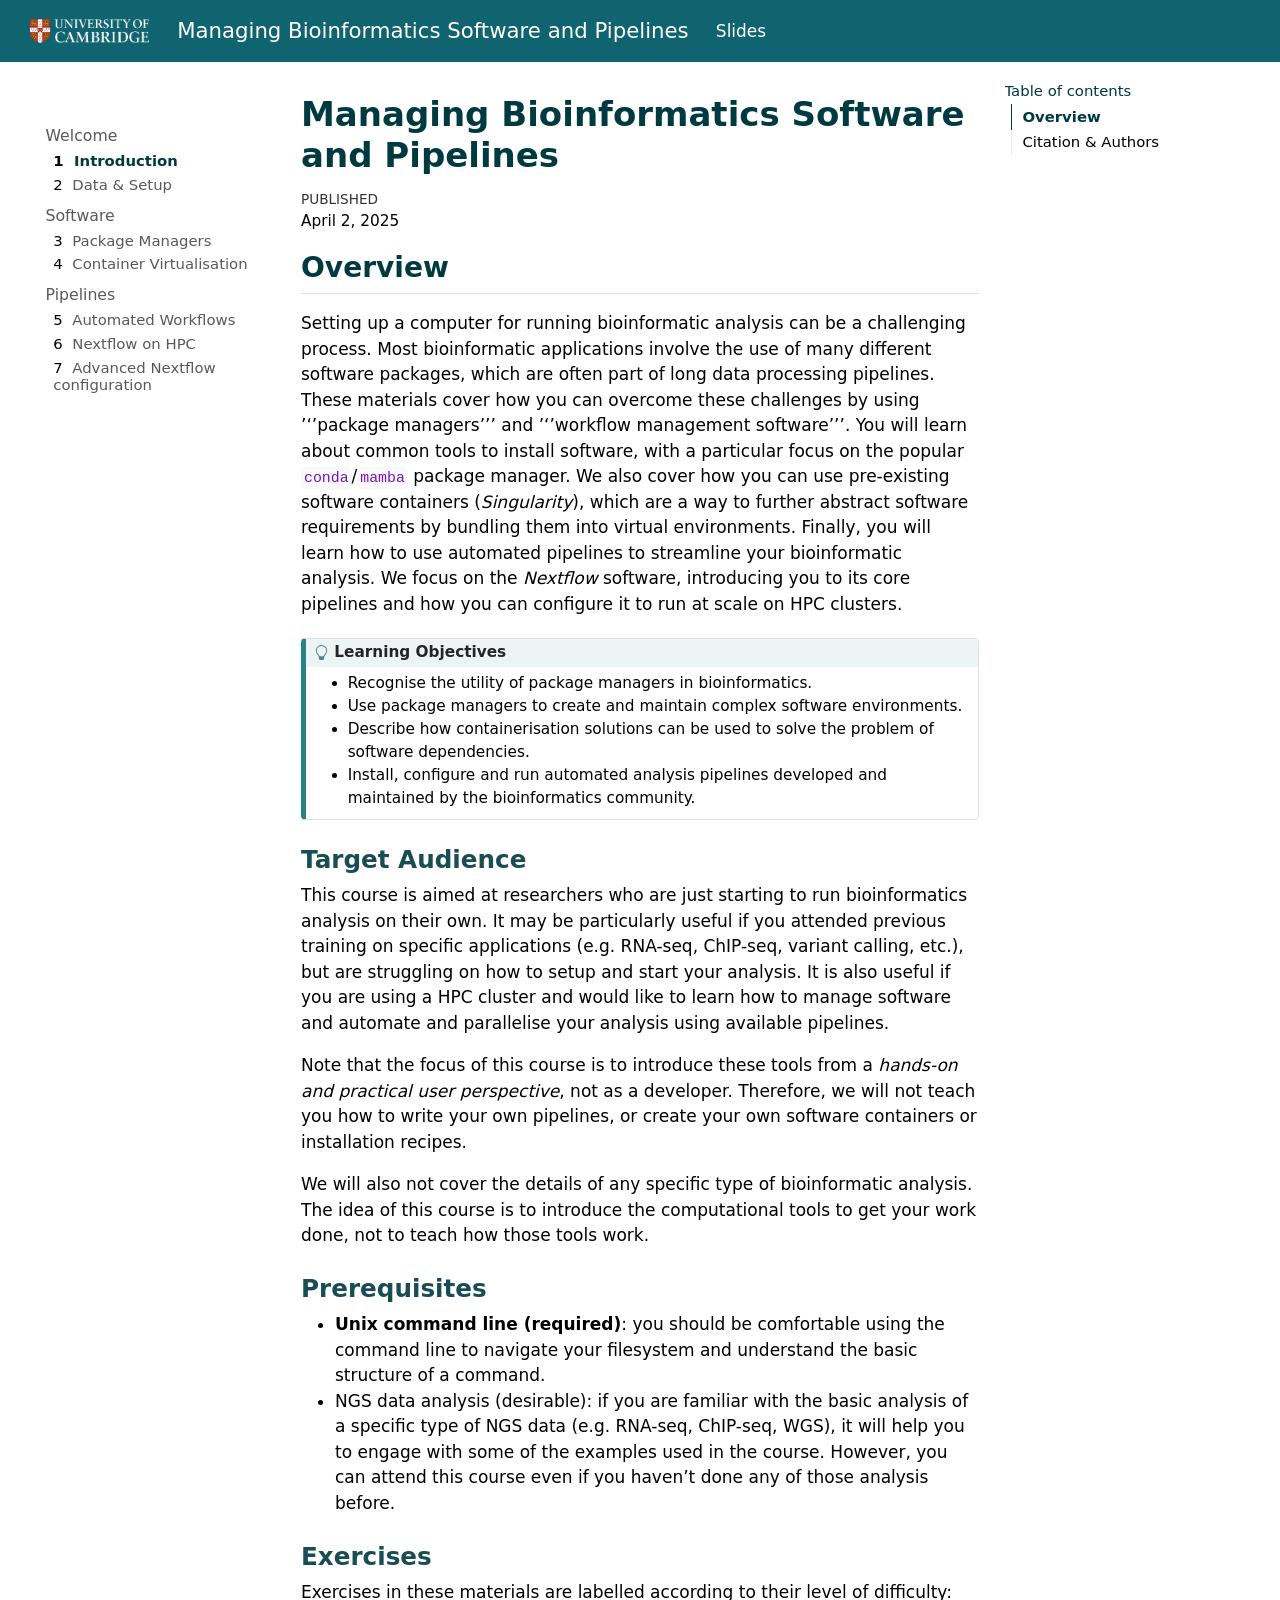
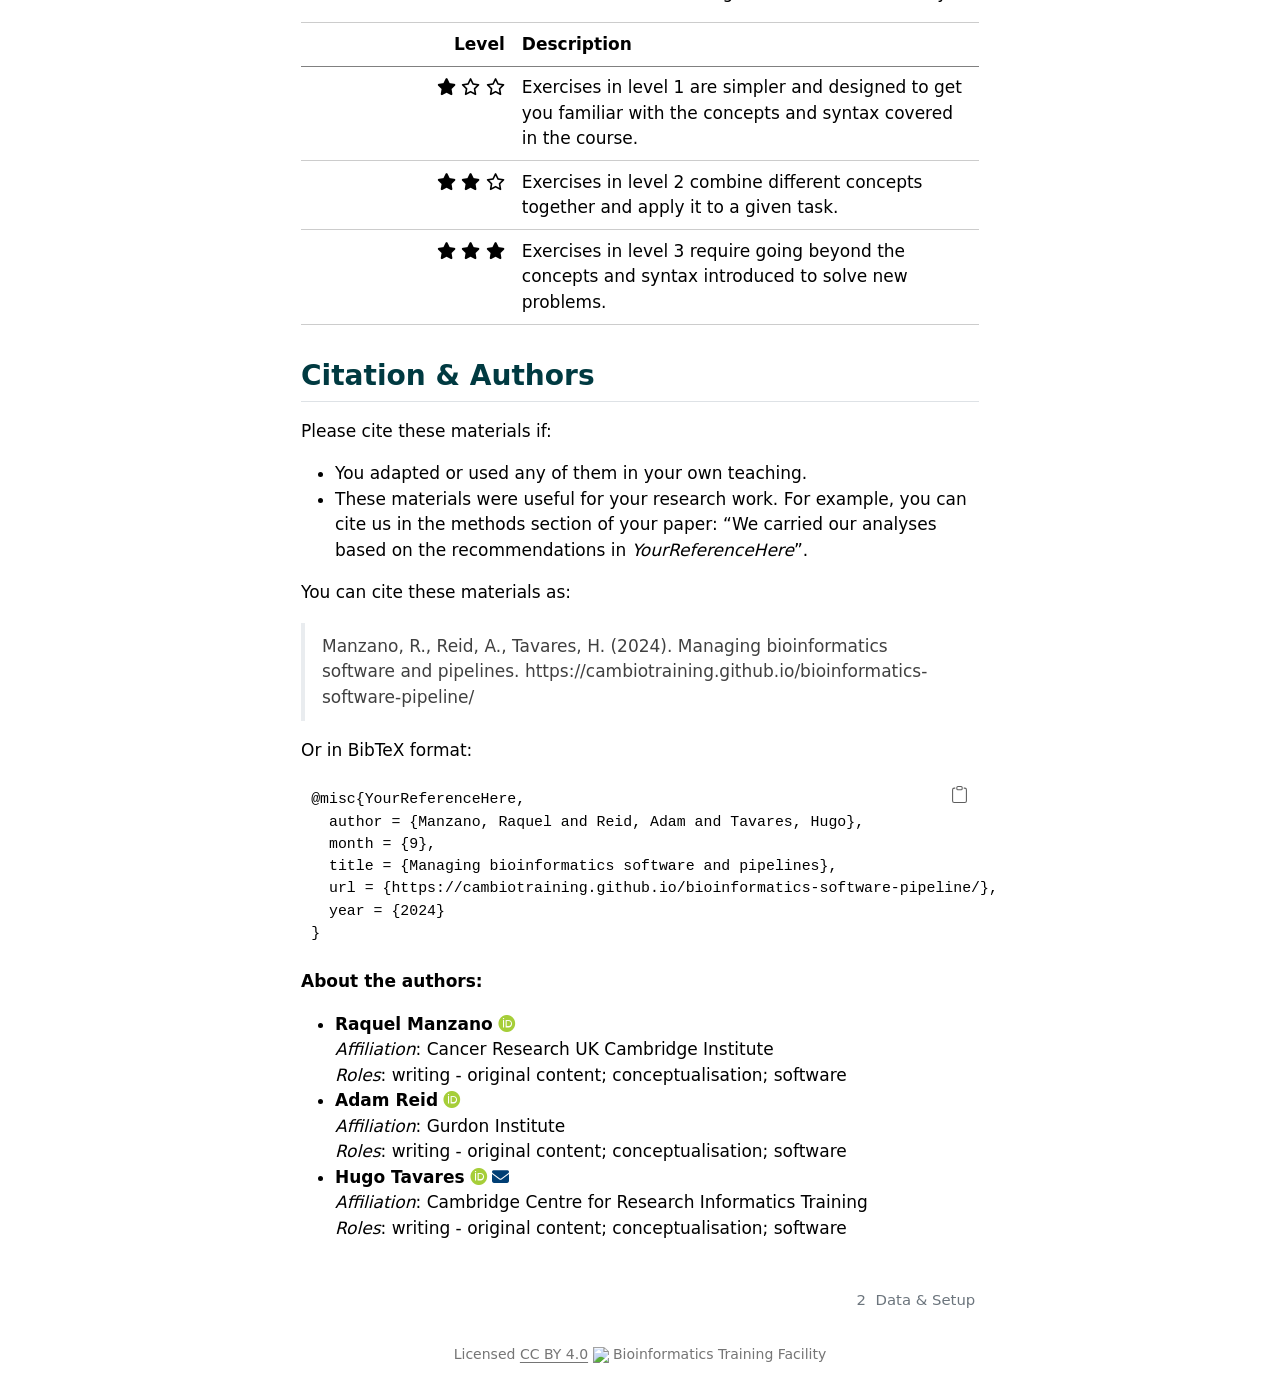
==== index.html @ 10ff5315 "Deploying to gh-pages from @ cambiotraining/bioinformatics-software-pipelines@079ccd0b8622619b49a0db" ====
<!DOCTYPE html>
<html xmlns="http://www.w3.org/1999/xhtml" lang="en" xml:lang="en"><head>

<meta charset="utf-8">
<meta name="generator" content="quarto-1.6.42">

<meta name="viewport" content="width=device-width, initial-scale=1.0, user-scalable=yes">

<meta name="dcterms.date" content="2025-04-02">

<title>Managing Bioinformatics Software and Pipelines</title>
<style>
code{white-space: pre-wrap;}
span.smallcaps{font-variant: small-caps;}
div.columns{display: flex; gap: min(4vw, 1.5em);}
div.column{flex: auto; overflow-x: auto;}
div.hanging-indent{margin-left: 1.5em; text-indent: -1.5em;}
ul.task-list{list-style: none;}
ul.task-list li input[type="checkbox"] {
  width: 0.8em;
  margin: 0 0.8em 0.2em -1em; /* quarto-specific, see https://github.com/quarto-dev/quarto-cli/issues/4556 */ 
  vertical-align: middle;
}
</style>


<script src="site_libs/quarto-nav/quarto-nav.js"></script>
<script src="site_libs/clipboard/clipboard.min.js"></script>
<script src="site_libs/quarto-search/autocomplete.umd.js"></script>
<script src="site_libs/quarto-search/fuse.min.js"></script>
<script src="site_libs/quarto-search/quarto-search.js"></script>
<meta name="quarto:offset" content="./">
<link href="./setup.html" rel="next">
<link href="site_libs/quarto-contrib/quarto-project/cambiotraining/courseformat/img/university-of-cambridge-favicon.ico" rel="icon">
<script src="site_libs/quarto-html/quarto.js"></script>
<script src="site_libs/quarto-html/popper.min.js"></script>
<script src="site_libs/quarto-html/tippy.umd.min.js"></script>
<script src="site_libs/quarto-html/anchor.min.js"></script>
<link href="site_libs/quarto-html/tippy.css" rel="stylesheet">
<link href="site_libs/quarto-html/quarto-syntax-highlighting-2f5df379a58b258e96c21c0638c20c03.css" rel="stylesheet" id="quarto-text-highlighting-styles">
<script src="site_libs/bootstrap/bootstrap.min.js"></script>
<link href="site_libs/bootstrap/bootstrap-icons.css" rel="stylesheet">
<link href="site_libs/bootstrap/bootstrap-3131409e74acdee53ca583aefeba5d63.min.css" rel="stylesheet" append-hash="true" id="quarto-bootstrap" data-mode="light">
<link href="site_libs/quarto-contrib/fontawesome6-0.1.0/all.css" rel="stylesheet">
<link href="site_libs/quarto-contrib/fontawesome6-0.1.0/latex-fontsize.css" rel="stylesheet">
<script id="quarto-search-options" type="application/json">{
  "location": "sidebar",
  "copy-button": false,
  "collapse-after": 3,
  "panel-placement": "start",
  "type": "textbox",
  "limit": 50,
  "keyboard-shortcut": [
    "f",
    "/",
    "s"
  ],
  "language": {
    "search-no-results-text": "No results",
    "search-matching-documents-text": "matching documents",
    "search-copy-link-title": "Copy link to search",
    "search-hide-matches-text": "Hide additional matches",
    "search-more-match-text": "more match in this document",
    "search-more-matches-text": "more matches in this document",
    "search-clear-button-title": "Clear",
    "search-text-placeholder": "",
    "search-detached-cancel-button-title": "Cancel",
    "search-submit-button-title": "Submit",
    "search-label": "Search"
  }
}</script>


</head>

<body class="nav-sidebar floating nav-fixed">

<div id="quarto-search-results"></div>
  <header id="quarto-header" class="headroom fixed-top">
    <nav class="navbar navbar-expand-lg " data-bs-theme="dark">
      <div class="navbar-container container-fluid">
      <div class="navbar-brand-container mx-auto">
    <a href="./index.html" class="navbar-brand navbar-brand-logo">
    <img src="site_libs/quarto-contrib/quarto-project/cambiotraining/courseformat/img/university_crest_reversed.png" alt="" class="navbar-logo">
    </a>
    <a class="navbar-brand" href="./index.html">
    <span class="navbar-title">Managing Bioinformatics Software and Pipelines</span>
    </a>
  </div>
          <button class="navbar-toggler" type="button" data-bs-toggle="collapse" data-bs-target="#navbarCollapse" aria-controls="navbarCollapse" role="menu" aria-expanded="false" aria-label="Toggle navigation" onclick="if (window.quartoToggleHeadroom) { window.quartoToggleHeadroom(); }">
  <span class="navbar-toggler-icon"></span>
</button>
          <div class="collapse navbar-collapse" id="navbarCollapse">
            <ul class="navbar-nav navbar-nav-scroll me-auto">
  <li class="nav-item">
    <a class="nav-link" href="https://docs.google.com/presentation/d/169XRx7psE2d4NywWm4aqNKi8DQm84m037Ce9bz-ec8o/edit?usp=sharing"> 
<span class="menu-text">Slides</span></a>
  </li>  
</ul>
            <ul class="navbar-nav navbar-nav-scroll ms-auto">
  <li class="nav-item compact">
    <a class="nav-link" href="https://github.com/cambiotraining/bioinformatics-software-pipelines"> <i class="bi bi-github" role="img" aria-label="Bioinformatics Training Facility GitHub">
</i> 
<span class="menu-text"></span></a>
  </li>  
  <li class="nav-item compact">
    <a class="nav-link" href="https://twitter.com/bioinfocambs"> <i class="bi bi-twitter" role="img" aria-label="Bioinformatics Training Facility Twitter">
</i> 
<span class="menu-text"></span></a>
  </li>  
</ul>
          </div> <!-- /navcollapse -->
            <div class="quarto-navbar-tools">
</div>
      </div> <!-- /container-fluid -->
    </nav>
  <nav class="quarto-secondary-nav">
    <div class="container-fluid d-flex">
      <button type="button" class="quarto-btn-toggle btn" data-bs-toggle="collapse" role="button" data-bs-target=".quarto-sidebar-collapse-item" aria-controls="quarto-sidebar" aria-expanded="false" aria-label="Toggle sidebar navigation" onclick="if (window.quartoToggleHeadroom) { window.quartoToggleHeadroom(); }">
        <i class="bi bi-layout-text-sidebar-reverse"></i>
      </button>
        <a class="flex-grow-1 no-decor" role="navigation" data-bs-toggle="collapse" data-bs-target=".quarto-sidebar-collapse-item" aria-controls="quarto-sidebar" aria-expanded="false" aria-label="Toggle sidebar navigation" onclick="if (window.quartoToggleHeadroom) { window.quartoToggleHeadroom(); }">      
          <h1 class="quarto-secondary-nav-title">Managing Bioinformatics Software and Pipelines</h1>
        </a>     
      <button type="button" class="btn quarto-search-button" aria-label="Search" onclick="window.quartoOpenSearch();">
        <i class="bi bi-search"></i>
      </button>
    </div>
  </nav>
</header>
<!-- content -->
<div id="quarto-content" class="quarto-container page-columns page-rows-contents page-layout-article page-navbar">
<!-- sidebar -->
  <nav id="quarto-sidebar" class="sidebar collapse collapse-horizontal quarto-sidebar-collapse-item sidebar-navigation floating overflow-auto">
        <div class="mt-2 flex-shrink-0 align-items-center">
        <div class="sidebar-search">
        <div id="quarto-search" class="" title="Search"></div>
        </div>
        </div>
    <div class="sidebar-menu-container"> 
    <ul class="list-unstyled mt-1">
        <li class="sidebar-item sidebar-item-section">
      <div class="sidebar-item-container"> 
            <a class="sidebar-item-text sidebar-link text-start" data-bs-toggle="collapse" data-bs-target="#quarto-sidebar-section-1" role="navigation" aria-expanded="true">
 <span class="menu-text">Welcome</span></a>
          <a class="sidebar-item-toggle text-start" data-bs-toggle="collapse" data-bs-target="#quarto-sidebar-section-1" role="navigation" aria-expanded="true" aria-label="Toggle section">
            <i class="bi bi-chevron-right ms-2"></i>
          </a> 
      </div>
      <ul id="quarto-sidebar-section-1" class="collapse list-unstyled sidebar-section depth1 show">  
          <li class="sidebar-item">
  <div class="sidebar-item-container"> 
  <a href="./index.html" class="sidebar-item-text sidebar-link active">
 <span class="menu-text"><span class="chapter-number">1</span>&nbsp; <span class="chapter-title">Introduction</span></span></a>
  </div>
</li>
          <li class="sidebar-item">
  <div class="sidebar-item-container"> 
  <a href="./setup.html" class="sidebar-item-text sidebar-link">
 <span class="menu-text"><span class="chapter-number">2</span>&nbsp; <span class="chapter-title">Data &amp; Setup</span></span></a>
  </div>
</li>
      </ul>
  </li>
        <li class="sidebar-item sidebar-item-section">
      <div class="sidebar-item-container"> 
            <a class="sidebar-item-text sidebar-link text-start" data-bs-toggle="collapse" data-bs-target="#quarto-sidebar-section-2" role="navigation" aria-expanded="true">
 <span class="menu-text">Software</span></a>
          <a class="sidebar-item-toggle text-start" data-bs-toggle="collapse" data-bs-target="#quarto-sidebar-section-2" role="navigation" aria-expanded="true" aria-label="Toggle section">
            <i class="bi bi-chevron-right ms-2"></i>
          </a> 
      </div>
      <ul id="quarto-sidebar-section-2" class="collapse list-unstyled sidebar-section depth1 show">  
          <li class="sidebar-item">
  <div class="sidebar-item-container"> 
  <a href="./materials/01-package_managers.html" class="sidebar-item-text sidebar-link">
 <span class="menu-text"><span class="chapter-number">3</span>&nbsp; <span class="chapter-title">Package Managers</span></span></a>
  </div>
</li>
          <li class="sidebar-item">
  <div class="sidebar-item-container"> 
  <a href="./materials/02-containers.html" class="sidebar-item-text sidebar-link">
 <span class="menu-text"><span class="chapter-number">4</span>&nbsp; <span class="chapter-title">Container Virtualisation</span></span></a>
  </div>
</li>
      </ul>
  </li>
        <li class="sidebar-item sidebar-item-section">
      <div class="sidebar-item-container"> 
            <a class="sidebar-item-text sidebar-link text-start" data-bs-toggle="collapse" data-bs-target="#quarto-sidebar-section-3" role="navigation" aria-expanded="true">
 <span class="menu-text">Pipelines</span></a>
          <a class="sidebar-item-toggle text-start" data-bs-toggle="collapse" data-bs-target="#quarto-sidebar-section-3" role="navigation" aria-expanded="true" aria-label="Toggle section">
            <i class="bi bi-chevron-right ms-2"></i>
          </a> 
      </div>
      <ul id="quarto-sidebar-section-3" class="collapse list-unstyled sidebar-section depth1 show">  
          <li class="sidebar-item">
  <div class="sidebar-item-container"> 
  <a href="./materials/03-nfcore.html" class="sidebar-item-text sidebar-link">
 <span class="menu-text"><span class="chapter-number">5</span>&nbsp; <span class="chapter-title">Automated Workflows</span></span></a>
  </div>
</li>
          <li class="sidebar-item">
  <div class="sidebar-item-container"> 
  <a href="./materials/04-nextflow_hpc.html" class="sidebar-item-text sidebar-link">
 <span class="menu-text"><span class="chapter-number">6</span>&nbsp; <span class="chapter-title">Nextflow on HPC</span></span></a>
  </div>
</li>
          <li class="sidebar-item">
  <div class="sidebar-item-container"> 
  <a href="./materials/05-advanced_config.html" class="sidebar-item-text sidebar-link">
 <span class="menu-text"><span class="chapter-number">7</span>&nbsp; <span class="chapter-title">Advanced Nextflow configuration</span></span></a>
  </div>
</li>
      </ul>
  </li>
    </ul>
    </div>
</nav>
<div id="quarto-sidebar-glass" class="quarto-sidebar-collapse-item" data-bs-toggle="collapse" data-bs-target=".quarto-sidebar-collapse-item"></div>
<!-- margin-sidebar -->
    <div id="quarto-margin-sidebar" class="sidebar margin-sidebar">
        <nav id="TOC" role="doc-toc" class="toc-active">
    <h2 id="toc-title">Table of contents</h2>
   
  <ul>
  <li><a href="#overview" id="toc-overview" class="nav-link active" data-scroll-target="#overview">Overview</a>
  <ul class="collapse">
  <li><a href="#target-audience" id="toc-target-audience" class="nav-link" data-scroll-target="#target-audience">Target Audience</a></li>
  <li><a href="#prerequisites" id="toc-prerequisites" class="nav-link" data-scroll-target="#prerequisites">Prerequisites</a></li>
  <li><a href="#exercises" id="toc-exercises" class="nav-link" data-scroll-target="#exercises">Exercises</a></li>
  </ul></li>
  <li><a href="#citation-authors" id="toc-citation-authors" class="nav-link" data-scroll-target="#citation-authors">Citation &amp; Authors</a></li>
  </ul>
</nav>
    </div>
<!-- main -->
<main class="content" id="quarto-document-content">

<header id="title-block-header" class="quarto-title-block default">
<div class="quarto-title">
<h1 class="title d-none d-lg-block">Managing Bioinformatics Software and Pipelines</h1>
</div>



<div class="quarto-title-meta">

    
    <div>
    <div class="quarto-title-meta-heading">Published</div>
    <div class="quarto-title-meta-contents">
      <p class="date">April 2, 2025</p>
    </div>
  </div>
  
    
  </div>
  


</header>


<section id="overview" class="level2">
<h2 class="anchored" data-anchor-id="overview">Overview</h2>
<p>Setting up a computer for running bioinformatic analysis can be a challenging process. Most bioinformatic applications involve the use of many different software packages, which are often part of long data processing pipelines. These materials cover how you can overcome these challenges by using ’‘’package managers’’’ and ’‘’workflow management software’’’. You will learn about common tools to install software, with a particular focus on the popular <code>conda</code>/<code>mamba</code> package manager. We also cover how you can use pre-existing software containers (<em>Singularity</em>), which are a way to further abstract software requirements by bundling them into virtual environments. Finally, you will learn how to use automated pipelines to streamline your bioinformatic analysis. We focus on the <em>Nextflow</em> software, introducing you to its core pipelines and how you can configure it to run at scale on HPC clusters.</p>
<div class="callout callout-style-default callout-tip callout-titled">
<div class="callout-header d-flex align-content-center">
<div class="callout-icon-container">
<i class="callout-icon"></i>
</div>
<div class="callout-title-container flex-fill">
Learning Objectives
</div>
</div>
<div class="callout-body-container callout-body">
<ul>
<li>Recognise the utility of package managers in bioinformatics.</li>
<li>Use package managers to create and maintain complex software environments.</li>
<li>Describe how containerisation solutions can be used to solve the problem of software dependencies.</li>
<li>Install, configure and run automated analysis pipelines developed and maintained by the bioinformatics community.</li>
</ul>
</div>
</div>
<section id="target-audience" class="level3">
<h3 class="anchored" data-anchor-id="target-audience">Target Audience</h3>
<p>This course is aimed at researchers who are just starting to run bioinformatics analysis on their own. It may be particularly useful if you attended previous training on specific applications (e.g.&nbsp;RNA-seq, ChIP-seq, variant calling, etc.), but are struggling on how to setup and start your analysis. It is also useful if you are using a HPC cluster and would like to learn how to manage software and automate and parallelise your analysis using available pipelines.</p>
<p>Note that the focus of this course is to introduce these tools from a <em>hands-on and practical user perspective</em>, not as a developer. Therefore, we will not teach you how to write your own pipelines, or create your own software containers or installation recipes.</p>
<p>We will also not cover the details of any specific type of bioinformatic analysis. The idea of this course is to introduce the computational tools to get your work done, not to teach how those tools work.</p>
</section>
<section id="prerequisites" class="level3">
<h3 class="anchored" data-anchor-id="prerequisites">Prerequisites</h3>
<ul>
<li><strong>Unix command line (required)</strong>: you should be comfortable using the command line to navigate your filesystem and understand the basic structure of a command.</li>
<li>NGS data analysis (desirable): if you are familiar with the basic analysis of a specific type of NGS data (e.g.&nbsp;RNA-seq, ChIP-seq, WGS), it will help you to engage with some of the examples used in the course. However, you can attend this course even if you haven’t done any of those analysis before.</li>
</ul>
<!-- Training Developer note: comment the following section out if you did not assign levels to your exercises -->
</section>
<section id="exercises" class="level3">
<h3 class="anchored" data-anchor-id="exercises">Exercises</h3>
<p>Exercises in these materials are labelled according to their level of difficulty:</p>
<table class="caption-top table">
<colgroup>
<col style="width: 31%">
<col style="width: 68%">
</colgroup>
<thead>
<tr class="header">
<th style="text-align: right;">Level</th>
<th style="text-align: left;">Description</th>
</tr>
</thead>
<tbody>
<tr class="odd">
<td style="text-align: right;"><i class="fa-solid fa-star" aria-hidden="true"></i> <i class="fa-regular fa-star" aria-hidden="true"></i> <i class="fa-regular fa-star" aria-hidden="true"></i></td>
<td style="text-align: left;">Exercises in level 1 are simpler and designed to get you familiar with the concepts and syntax covered in the course.</td>
</tr>
<tr class="even">
<td style="text-align: right;"><i class="fa-solid fa-star" aria-hidden="true"></i> <i class="fa-solid fa-star" aria-hidden="true"></i> <i class="fa-regular fa-star" aria-hidden="true"></i></td>
<td style="text-align: left;">Exercises in level 2 combine different concepts together and apply it to a given task.</td>
</tr>
<tr class="odd">
<td style="text-align: right;"><i class="fa-solid fa-star" aria-hidden="true"></i> <i class="fa-solid fa-star" aria-hidden="true"></i> <i class="fa-solid fa-star" aria-hidden="true"></i></td>
<td style="text-align: left;">Exercises in level 3 require going beyond the concepts and syntax introduced to solve new problems.</td>
</tr>
</tbody>
</table>
</section>
</section>
<section id="citation-authors" class="level2">
<h2 class="anchored" data-anchor-id="citation-authors">Citation &amp; Authors</h2>
<p>Please cite these materials if:</p>
<ul>
<li>You adapted or used any of them in your own teaching.</li>
<li>These materials were useful for your research work. For example, you can cite us in the methods section of your paper: “We carried our analyses based on the recommendations in <em>YourReferenceHere</em>”.</li>
</ul>
<!-- 
This is generated automatically from the CITATION.cff file. 
If you think you should be added as an author, please get in touch with us.
-->
<p>You can cite these materials as:</p>
<blockquote class="blockquote">
<p>Manzano, R., Reid, A., Tavares, H. (2024). Managing bioinformatics software and pipelines. https://cambiotraining.github.io/bioinformatics-software-pipeline/</p>
</blockquote>
<p>Or in BibTeX format:</p>
<pre class="sourceCode bibtex code-with-copy"><code class="sourceCode bibtex">@misc{YourReferenceHere,
  author = {Manzano, Raquel and Reid, Adam and Tavares, Hugo},
  month = {9},
  title = {Managing bioinformatics software and pipelines},
  url = {https://cambiotraining.github.io/bioinformatics-software-pipeline/},
  year = {2024}
}</code><button title="Copy to Clipboard" class="code-copy-button"><i class="bi"></i></button></pre>
<p><strong>About the authors:</strong></p>
<ul><li><strong>Raquel Manzano</strong> <a href="https://orcid.org/0000-0002-5124-8992" target="_blank"><i class="fa-brands fa-orcid" style="color:#a6ce39"></i></a> <br>
<em>Affiliation</em>: Cancer Research UK Cambridge Institute<br> <em>Roles</em>: writing - original content; conceptualisation; software
</li>
<li><strong>Adam Reid</strong> <a href="https://orcid.org/0000-0002-5926-7768" target="_blank"><i class="fa-brands fa-orcid" style="color:#a6ce39"></i></a> <br>
<em>Affiliation</em>: Gurdon Institute<br> <em>Roles</em>: writing - original content; conceptualisation; software
</li>
<li><strong>Hugo Tavares</strong> <a href="https://orcid.org/0000-0001-9373-2726" target="_blank"><i class="fa-brands fa-orcid" style="color:#a6ce39"></i></a> <a href="https://bioinfotraining.bio.cam.ac.uk/staff/hugo-tavares-phd" target="_blank"><i class="fa-solid fa-envelope" style="color:#003E74"></i></a><br>
<em>Affiliation</em>: Cambridge Centre for Research Informatics Training<br> <em>Roles</em>: writing - original content; conceptualisation; software
</li>
</ul>
<!-- 
## Acknowledgements

- List any other sources of materials that were used.
- Or other people that may have advised during the material development (but are not authors).
-->


</section>

</main> <!-- /main -->
<script id="quarto-html-after-body" type="application/javascript">
window.document.addEventListener("DOMContentLoaded", function (event) {
  const toggleBodyColorMode = (bsSheetEl) => {
    const mode = bsSheetEl.getAttribute("data-mode");
    const bodyEl = window.document.querySelector("body");
    if (mode === "dark") {
      bodyEl.classList.add("quarto-dark");
      bodyEl.classList.remove("quarto-light");
    } else {
      bodyEl.classList.add("quarto-light");
      bodyEl.classList.remove("quarto-dark");
    }
  }
  const toggleBodyColorPrimary = () => {
    const bsSheetEl = window.document.querySelector("link#quarto-bootstrap");
    if (bsSheetEl) {
      toggleBodyColorMode(bsSheetEl);
    }
  }
  toggleBodyColorPrimary();  
  const icon = "";
  const anchorJS = new window.AnchorJS();
  anchorJS.options = {
    placement: 'right',
    icon: icon
  };
  anchorJS.add('.anchored');
  const isCodeAnnotation = (el) => {
    for (const clz of el.classList) {
      if (clz.startsWith('code-annotation-')) {                     
        return true;
      }
    }
    return false;
  }
  const onCopySuccess = function(e) {
    // button target
    const button = e.trigger;
    // don't keep focus
    button.blur();
    // flash "checked"
    button.classList.add('code-copy-button-checked');
    var currentTitle = button.getAttribute("title");
    button.setAttribute("title", "Copied!");
    let tooltip;
    if (window.bootstrap) {
      button.setAttribute("data-bs-toggle", "tooltip");
      button.setAttribute("data-bs-placement", "left");
      button.setAttribute("data-bs-title", "Copied!");
      tooltip = new bootstrap.Tooltip(button, 
        { trigger: "manual", 
          customClass: "code-copy-button-tooltip",
          offset: [0, -8]});
      tooltip.show();    
    }
    setTimeout(function() {
      if (tooltip) {
        tooltip.hide();
        button.removeAttribute("data-bs-title");
        button.removeAttribute("data-bs-toggle");
        button.removeAttribute("data-bs-placement");
      }
      button.setAttribute("title", currentTitle);
      button.classList.remove('code-copy-button-checked');
    }, 1000);
    // clear code selection
    e.clearSelection();
  }
  const getTextToCopy = function(trigger) {
      const codeEl = trigger.previousElementSibling.cloneNode(true);
      for (const childEl of codeEl.children) {
        if (isCodeAnnotation(childEl)) {
          childEl.remove();
        }
      }
      return codeEl.innerText;
  }
  const clipboard = new window.ClipboardJS('.code-copy-button:not([data-in-quarto-modal])', {
    text: getTextToCopy
  });
  clipboard.on('success', onCopySuccess);
  if (window.document.getElementById('quarto-embedded-source-code-modal')) {
    const clipboardModal = new window.ClipboardJS('.code-copy-button[data-in-quarto-modal]', {
      text: getTextToCopy,
      container: window.document.getElementById('quarto-embedded-source-code-modal')
    });
    clipboardModal.on('success', onCopySuccess);
  }
    var localhostRegex = new RegExp(/^(?:http|https):\/\/localhost\:?[0-9]*\//);
    var mailtoRegex = new RegExp(/^mailto:/);
      var filterRegex = new RegExp('/' + window.location.host + '/');
    var isInternal = (href) => {
        return filterRegex.test(href) || localhostRegex.test(href) || mailtoRegex.test(href);
    }
    // Inspect non-navigation links and adorn them if external
 	var links = window.document.querySelectorAll('a[href]:not(.nav-link):not(.navbar-brand):not(.toc-action):not(.sidebar-link):not(.sidebar-item-toggle):not(.pagination-link):not(.no-external):not([aria-hidden]):not(.dropdown-item):not(.quarto-navigation-tool):not(.about-link)');
    for (var i=0; i<links.length; i++) {
      const link = links[i];
      if (!isInternal(link.href)) {
        // undo the damage that might have been done by quarto-nav.js in the case of
        // links that we want to consider external
        if (link.dataset.originalHref !== undefined) {
          link.href = link.dataset.originalHref;
        }
      }
    }
  function tippyHover(el, contentFn, onTriggerFn, onUntriggerFn) {
    const config = {
      allowHTML: true,
      maxWidth: 500,
      delay: 100,
      arrow: false,
      appendTo: function(el) {
          return el.parentElement;
      },
      interactive: true,
      interactiveBorder: 10,
      theme: 'quarto',
      placement: 'bottom-start',
    };
    if (contentFn) {
      config.content = contentFn;
    }
    if (onTriggerFn) {
      config.onTrigger = onTriggerFn;
    }
    if (onUntriggerFn) {
      config.onUntrigger = onUntriggerFn;
    }
    window.tippy(el, config); 
  }
  const noterefs = window.document.querySelectorAll('a[role="doc-noteref"]');
  for (var i=0; i<noterefs.length; i++) {
    const ref = noterefs[i];
    tippyHover(ref, function() {
      // use id or data attribute instead here
      let href = ref.getAttribute('data-footnote-href') || ref.getAttribute('href');
      try { href = new URL(href).hash; } catch {}
      const id = href.replace(/^#\/?/, "");
      const note = window.document.getElementById(id);
      if (note) {
        return note.innerHTML;
      } else {
        return "";
      }
    });
  }
  const xrefs = window.document.querySelectorAll('a.quarto-xref');
  const processXRef = (id, note) => {
    // Strip column container classes
    const stripColumnClz = (el) => {
      el.classList.remove("page-full", "page-columns");
      if (el.children) {
        for (const child of el.children) {
          stripColumnClz(child);
        }
      }
    }
    stripColumnClz(note)
    if (id === null || id.startsWith('sec-')) {
      // Special case sections, only their first couple elements
      const container = document.createElement("div");
      if (note.children && note.children.length > 2) {
        container.appendChild(note.children[0].cloneNode(true));
        for (let i = 1; i < note.children.length; i++) {
          const child = note.children[i];
          if (child.tagName === "P" && child.innerText === "") {
            continue;
          } else {
            container.appendChild(child.cloneNode(true));
            break;
          }
        }
        if (window.Quarto?.typesetMath) {
          window.Quarto.typesetMath(container);
        }
        return container.innerHTML
      } else {
        if (window.Quarto?.typesetMath) {
          window.Quarto.typesetMath(note);
        }
        return note.innerHTML;
      }
    } else {
      // Remove any anchor links if they are present
      const anchorLink = note.querySelector('a.anchorjs-link');
      if (anchorLink) {
        anchorLink.remove();
      }
      if (window.Quarto?.typesetMath) {
        window.Quarto.typesetMath(note);
      }
      if (note.classList.contains("callout")) {
        return note.outerHTML;
      } else {
        return note.innerHTML;
      }
    }
  }
  for (var i=0; i<xrefs.length; i++) {
    const xref = xrefs[i];
    tippyHover(xref, undefined, function(instance) {
      instance.disable();
      let url = xref.getAttribute('href');
      let hash = undefined; 
      if (url.startsWith('#')) {
        hash = url;
      } else {
        try { hash = new URL(url).hash; } catch {}
      }
      if (hash) {
        const id = hash.replace(/^#\/?/, "");
        const note = window.document.getElementById(id);
        if (note !== null) {
          try {
            const html = processXRef(id, note.cloneNode(true));
            instance.setContent(html);
          } finally {
            instance.enable();
            instance.show();
          }
        } else {
          // See if we can fetch this
          fetch(url.split('#')[0])
          .then(res => res.text())
          .then(html => {
            const parser = new DOMParser();
            const htmlDoc = parser.parseFromString(html, "text/html");
            const note = htmlDoc.getElementById(id);
            if (note !== null) {
              const html = processXRef(id, note);
              instance.setContent(html);
            } 
          }).finally(() => {
            instance.enable();
            instance.show();
          });
        }
      } else {
        // See if we can fetch a full url (with no hash to target)
        // This is a special case and we should probably do some content thinning / targeting
        fetch(url)
        .then(res => res.text())
        .then(html => {
          const parser = new DOMParser();
          const htmlDoc = parser.parseFromString(html, "text/html");
          const note = htmlDoc.querySelector('main.content');
          if (note !== null) {
            // This should only happen for chapter cross references
            // (since there is no id in the URL)
            // remove the first header
            if (note.children.length > 0 && note.children[0].tagName === "HEADER") {
              note.children[0].remove();
            }
            const html = processXRef(null, note);
            instance.setContent(html);
          } 
        }).finally(() => {
          instance.enable();
          instance.show();
        });
      }
    }, function(instance) {
    });
  }
      let selectedAnnoteEl;
      const selectorForAnnotation = ( cell, annotation) => {
        let cellAttr = 'data-code-cell="' + cell + '"';
        let lineAttr = 'data-code-annotation="' +  annotation + '"';
        const selector = 'span[' + cellAttr + '][' + lineAttr + ']';
        return selector;
      }
      const selectCodeLines = (annoteEl) => {
        const doc = window.document;
        const targetCell = annoteEl.getAttribute("data-target-cell");
        const targetAnnotation = annoteEl.getAttribute("data-target-annotation");
        const annoteSpan = window.document.querySelector(selectorForAnnotation(targetCell, targetAnnotation));
        const lines = annoteSpan.getAttribute("data-code-lines").split(",");
        const lineIds = lines.map((line) => {
          return targetCell + "-" + line;
        })
        let top = null;
        let height = null;
        let parent = null;
        if (lineIds.length > 0) {
            //compute the position of the single el (top and bottom and make a div)
            const el = window.document.getElementById(lineIds[0]);
            top = el.offsetTop;
            height = el.offsetHeight;
            parent = el.parentElement.parentElement;
          if (lineIds.length > 1) {
            const lastEl = window.document.getElementById(lineIds[lineIds.length - 1]);
            const bottom = lastEl.offsetTop + lastEl.offsetHeight;
            height = bottom - top;
          }
          if (top !== null && height !== null && parent !== null) {
            // cook up a div (if necessary) and position it 
            let div = window.document.getElementById("code-annotation-line-highlight");
            if (div === null) {
              div = window.document.createElement("div");
              div.setAttribute("id", "code-annotation-line-highlight");
              div.style.position = 'absolute';
              parent.appendChild(div);
            }
            div.style.top = top - 2 + "px";
            div.style.height = height + 4 + "px";
            div.style.left = 0;
            let gutterDiv = window.document.getElementById("code-annotation-line-highlight-gutter");
            if (gutterDiv === null) {
              gutterDiv = window.document.createElement("div");
              gutterDiv.setAttribute("id", "code-annotation-line-highlight-gutter");
              gutterDiv.style.position = 'absolute';
              const codeCell = window.document.getElementById(targetCell);
              const gutter = codeCell.querySelector('.code-annotation-gutter');
              gutter.appendChild(gutterDiv);
            }
            gutterDiv.style.top = top - 2 + "px";
            gutterDiv.style.height = height + 4 + "px";
          }
          selectedAnnoteEl = annoteEl;
        }
      };
      const unselectCodeLines = () => {
        const elementsIds = ["code-annotation-line-highlight", "code-annotation-line-highlight-gutter"];
        elementsIds.forEach((elId) => {
          const div = window.document.getElementById(elId);
          if (div) {
            div.remove();
          }
        });
        selectedAnnoteEl = undefined;
      };
        // Handle positioning of the toggle
    window.addEventListener(
      "resize",
      throttle(() => {
        elRect = undefined;
        if (selectedAnnoteEl) {
          selectCodeLines(selectedAnnoteEl);
        }
      }, 10)
    );
    function throttle(fn, ms) {
    let throttle = false;
    let timer;
      return (...args) => {
        if(!throttle) { // first call gets through
            fn.apply(this, args);
            throttle = true;
        } else { // all the others get throttled
            if(timer) clearTimeout(timer); // cancel #2
            timer = setTimeout(() => {
              fn.apply(this, args);
              timer = throttle = false;
            }, ms);
        }
      };
    }
      // Attach click handler to the DT
      const annoteDls = window.document.querySelectorAll('dt[data-target-cell]');
      for (const annoteDlNode of annoteDls) {
        annoteDlNode.addEventListener('click', (event) => {
          const clickedEl = event.target;
          if (clickedEl !== selectedAnnoteEl) {
            unselectCodeLines();
            const activeEl = window.document.querySelector('dt[data-target-cell].code-annotation-active');
            if (activeEl) {
              activeEl.classList.remove('code-annotation-active');
            }
            selectCodeLines(clickedEl);
            clickedEl.classList.add('code-annotation-active');
          } else {
            // Unselect the line
            unselectCodeLines();
            clickedEl.classList.remove('code-annotation-active');
          }
        });
      }
  const findCites = (el) => {
    const parentEl = el.parentElement;
    if (parentEl) {
      const cites = parentEl.dataset.cites;
      if (cites) {
        return {
          el,
          cites: cites.split(' ')
        };
      } else {
        return findCites(el.parentElement)
      }
    } else {
      return undefined;
    }
  };
  var bibliorefs = window.document.querySelectorAll('a[role="doc-biblioref"]');
  for (var i=0; i<bibliorefs.length; i++) {
    const ref = bibliorefs[i];
    const citeInfo = findCites(ref);
    if (citeInfo) {
      tippyHover(citeInfo.el, function() {
        var popup = window.document.createElement('div');
        citeInfo.cites.forEach(function(cite) {
          var citeDiv = window.document.createElement('div');
          citeDiv.classList.add('hanging-indent');
          citeDiv.classList.add('csl-entry');
          var biblioDiv = window.document.getElementById('ref-' + cite);
          if (biblioDiv) {
            citeDiv.innerHTML = biblioDiv.innerHTML;
          }
          popup.appendChild(citeDiv);
        });
        return popup.innerHTML;
      });
    }
  }
});
</script>
<nav class="page-navigation">
  <div class="nav-page nav-page-previous">
  </div>
  <div class="nav-page nav-page-next">
      <a href="./setup.html" class="pagination-link" aria-label="Data &amp; Setup">
        <span class="nav-page-text"><span class="chapter-number">2</span>&nbsp; <span class="chapter-title">Data &amp; Setup</span></span> <i class="bi bi-arrow-right-short"></i>
      </a>
  </div>
</nav>
</div> <!-- /content -->
<footer class="footer">
  <div class="nav-footer">
    <div class="nav-footer-left">
      &nbsp;
    </div>   
    <div class="nav-footer-center">
<p>Licensed <a href="https://creativecommons.org/licenses/by/4.0/">CC BY 4.0</a> <img src="https://creativecommons.org/images/deed/cc_icon_black_x2.png" class="img-fluid" width="25"> Bioinformatics Training Facility</p>
</div>
    <div class="nav-footer-right">
      &nbsp;
    </div>
  </div>
</footer>




</body></html>
---- site_libs/quarto-html/tippy.css ----
.tippy-box[data-animation=fade][data-state=hidden]{opacity:0}[data-tippy-root]{max-width:calc(100vw - 10px)}.tippy-box{position:relative;background-color:#333;color:#fff;border-radius:4px;font-size:14px;line-height:1.4;white-space:normal;outline:0;transition-property:transform,visibility,opacity}.tippy-box[data-placement^=top]>.tippy-arrow{bottom:0}.tippy-box[data-placement^=top]>.tippy-arrow:before{bottom:-7px;left:0;border-width:8px 8px 0;border-top-color:initial;transform-origin:center top}.tippy-box[data-placement^=bottom]>.tippy-arrow{top:0}.tippy-box[data-placement^=bottom]>.tippy-arrow:before{top:-7px;left:0;border-width:0 8px 8px;border-bottom-color:initial;transform-origin:center bottom}.tippy-box[data-placement^=left]>.tippy-arrow{right:0}.tippy-box[data-placement^=left]>.tippy-arrow:before{border-width:8px 0 8px 8px;border-left-color:initial;right:-7px;transform-origin:center left}.tippy-box[data-placement^=right]>.tippy-arrow{left:0}.tippy-box[data-placement^=right]>.tippy-arrow:before{left:-7px;border-width:8px 8px 8px 0;border-right-color:initial;transform-origin:center right}.tippy-box[data-inertia][data-state=visible]{transition-timing-function:cubic-bezier(.54,1.5,.38,1.11)}.tippy-arrow{width:16px;height:16px;color:#333}.tippy-arrow:before{content:"";position:absolute;border-color:transparent;border-style:solid}.tippy-content{position:relative;padding:5px 9px;z-index:1}
---- site_libs/quarto-html/quarto-syntax-highlighting-2f5df379a58b258e96c21c0638c20c03.css ----
/* quarto syntax highlight colors */
:root {
  --quarto-hl-ot-color: #003B4F;
  --quarto-hl-at-color: #657422;
  --quarto-hl-ss-color: #20794D;
  --quarto-hl-an-color: #5E5E5E;
  --quarto-hl-fu-color: #4758AB;
  --quarto-hl-st-color: #20794D;
  --quarto-hl-cf-color: #003B4F;
  --quarto-hl-op-color: #5E5E5E;
  --quarto-hl-er-color: #AD0000;
  --quarto-hl-bn-color: #AD0000;
  --quarto-hl-al-color: #AD0000;
  --quarto-hl-va-color: #111111;
  --quarto-hl-bu-color: inherit;
  --quarto-hl-ex-color: inherit;
  --quarto-hl-pp-color: #AD0000;
  --quarto-hl-in-color: #5E5E5E;
  --quarto-hl-vs-color: #20794D;
  --quarto-hl-wa-color: #5E5E5E;
  --quarto-hl-do-color: #5E5E5E;
  --quarto-hl-im-color: #00769E;
  --quarto-hl-ch-color: #20794D;
  --quarto-hl-dt-color: #AD0000;
  --quarto-hl-fl-color: #AD0000;
  --quarto-hl-co-color: #5E5E5E;
  --quarto-hl-cv-color: #5E5E5E;
  --quarto-hl-cn-color: #8f5902;
  --quarto-hl-sc-color: #5E5E5E;
  --quarto-hl-dv-color: #AD0000;
  --quarto-hl-kw-color: #003B4F;
}

/* other quarto variables */
:root {
  --quarto-font-monospace: SFMono-Regular, Menlo, Monaco, Consolas, "Liberation Mono", "Courier New", monospace;
}

pre > code.sourceCode > span {
  color: #003B4F;
}

code span {
  color: #003B4F;
}

code.sourceCode > span {
  color: #003B4F;
}

div.sourceCode,
div.sourceCode pre.sourceCode {
  color: #003B4F;
}

code span.ot {
  color: #003B4F;
  font-style: inherit;
}

code span.at {
  color: #657422;
  font-style: inherit;
}

code span.ss {
  color: #20794D;
  font-style: inherit;
}

code span.an {
  color: #5E5E5E;
  font-style: inherit;
}

code span.fu {
  color: #4758AB;
  font-style: inherit;
}

code span.st {
  color: #20794D;
  font-style: inherit;
}

code span.cf {
  color: #003B4F;
  font-weight: bold;
  font-style: inherit;
}

code span.op {
  color: #5E5E5E;
  font-style: inherit;
}

code span.er {
  color: #AD0000;
  font-style: inherit;
}

code span.bn {
  color: #AD0000;
  font-style: inherit;
}

code span.al {
  color: #AD0000;
  font-style: inherit;
}

code span.va {
  color: #111111;
  font-style: inherit;
}

code span.bu {
  font-style: inherit;
}

code span.ex {
  font-style: inherit;
}

code span.pp {
  color: #AD0000;
  font-style: inherit;
}

code span.in {
  color: #5E5E5E;
  font-style: inherit;
}

code span.vs {
  color: #20794D;
  font-style: inherit;
}

code span.wa {
  color: #5E5E5E;
  font-style: italic;
}

code span.do {
  color: #5E5E5E;
  font-style: italic;
}

code span.im {
  color: #00769E;
  font-style: inherit;
}

code span.ch {
  color: #20794D;
  font-style: inherit;
}

code span.dt {
  color: #AD0000;
  font-style: inherit;
}

code span.fl {
  color: #AD0000;
  font-style: inherit;
}

code span.co {
  color: #5E5E5E;
  font-style: inherit;
}

code span.cv {
  color: #5E5E5E;
  font-style: italic;
}

code span.cn {
  color: #8f5902;
  font-style: inherit;
}

code span.sc {
  color: #5E5E5E;
  font-style: inherit;
}

code span.dv {
  color: #AD0000;
  font-style: inherit;
}

code span.kw {
  color: #003B4F;
  font-weight: bold;
  font-style: inherit;
}

.prevent-inlining {
  content: "</";
}

/*# sourceMappingURL=35eb38a806ee71ea6d2563be2308c832.css.map */
---- site_libs/quarto-contrib/fontawesome6-0.1.0/latex-fontsize.css ----
.fa-tiny {
  font-size: 0.5em;
}
.fa-scriptsize {
  font-size: 0.7em;
}
.fa-footnotesize {
  font-size: 0.8em;
}
.fa-small {
  font-size: 0.9em;
}
.fa-normalsize {
  font-size: 1em;
}
.fa-large {
  font-size: 1.2em;
}
.fa-Large {
  font-size: 1.5em;
}
.fa-LARGE {
  font-size: 1.75em;
}
.fa-huge {
  font-size: 2em;
}
.fa-Huge {
  font-size: 2.5em;
}
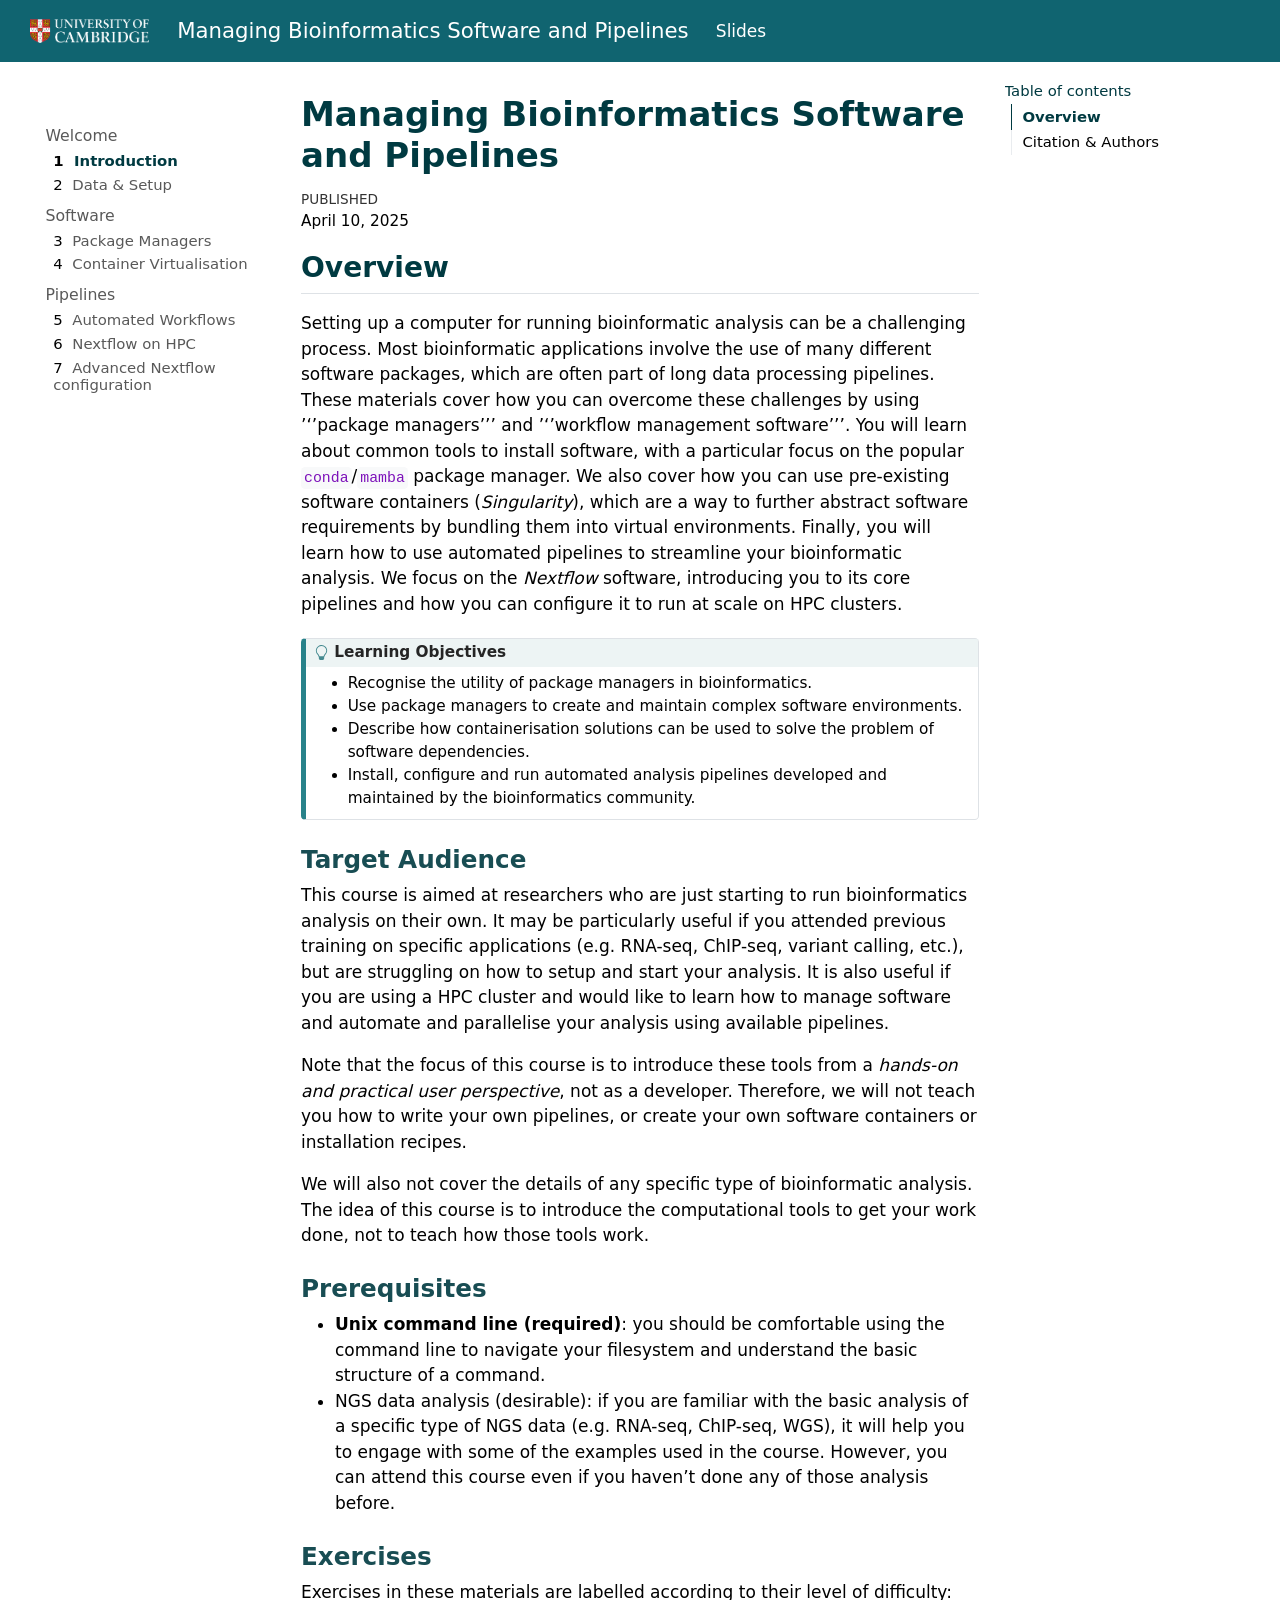
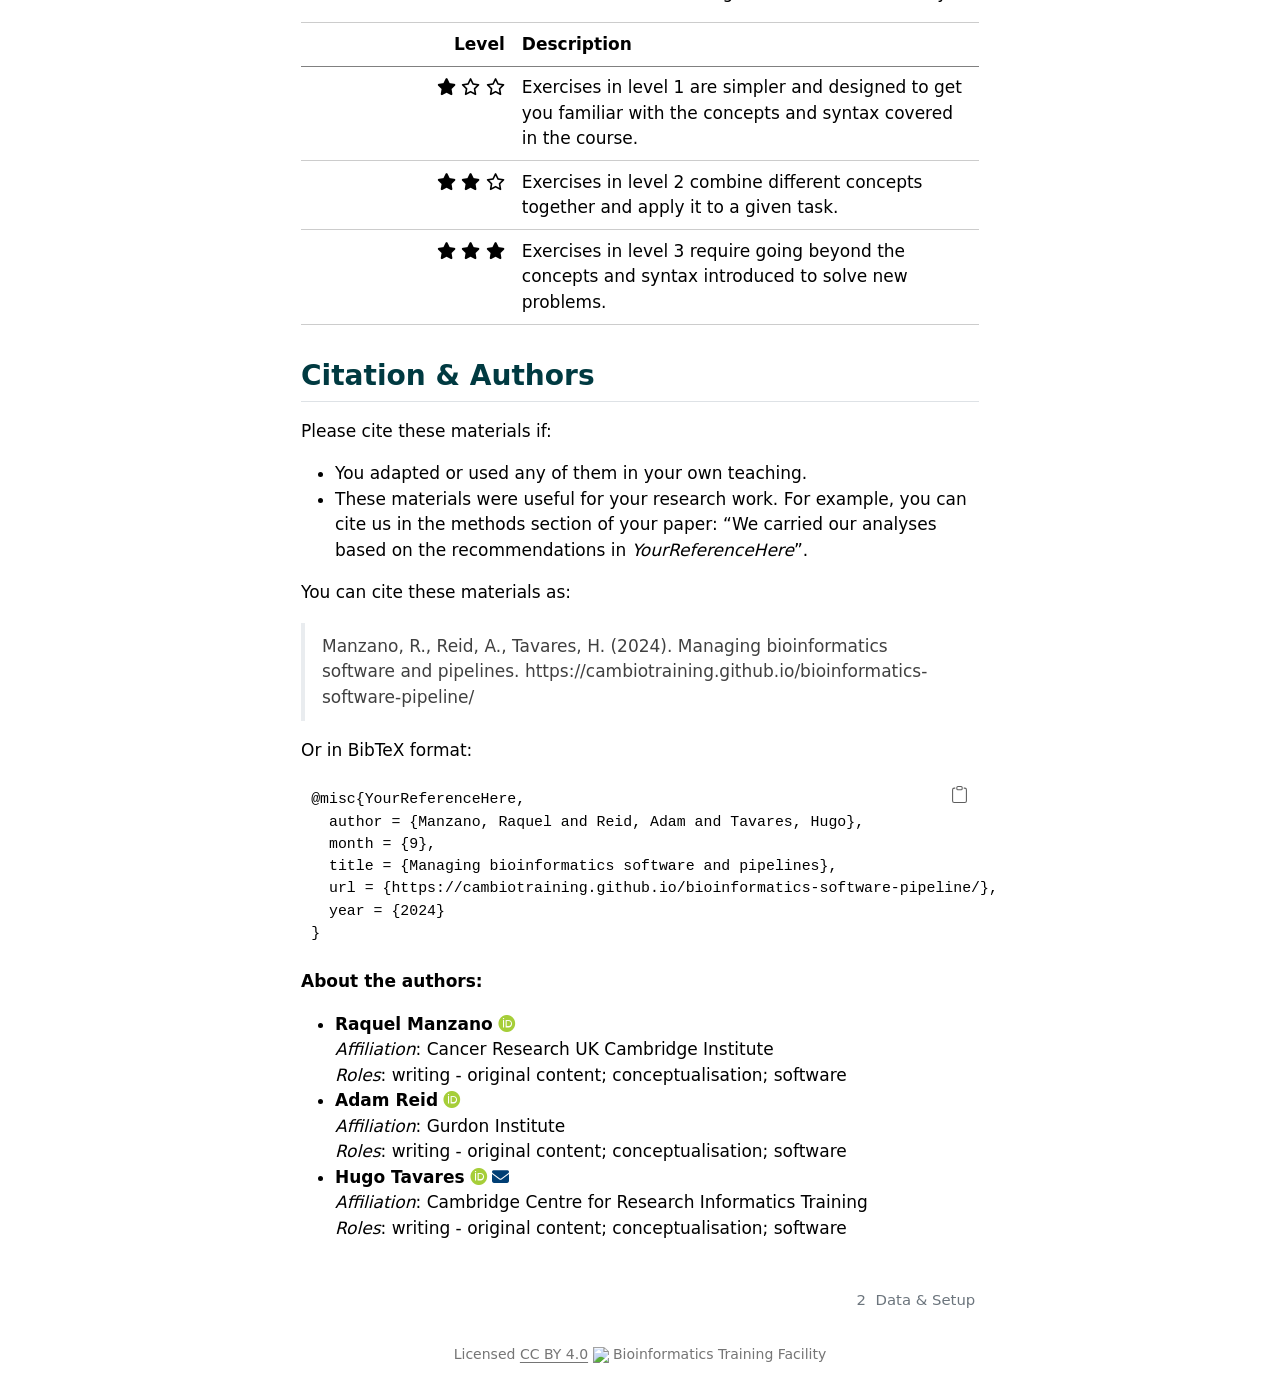
==== commit 824a5e4a: "Deploying to gh-pages from @ cambiotraining/bioinformatics-software-pipelines@f9a725e2f9338547bb6d98" ====
--- a/index.html
+++ b/index.html
@@ -2,11 +2,11 @@
 <html xmlns="http://www.w3.org/1999/xhtml" lang="en" xml:lang="en"><head>
 
 <meta charset="utf-8">
-<meta name="generator" content="quarto-1.6.42">
+<meta name="generator" content="quarto-1.6.43">
 
 <meta name="viewport" content="width=device-width, initial-scale=1.0, user-scalable=yes">
 
-<meta name="dcterms.date" content="2025-04-02">
+<meta name="dcterms.date" content="2025-04-10">
 
 <title>Managing Bioinformatics Software and Pipelines</title>
 <style>
@@ -37,7 +37,7 @@
 <script src="site_libs/quarto-html/tippy.umd.min.js"></script>
 <script src="site_libs/quarto-html/anchor.min.js"></script>
 <link href="site_libs/quarto-html/tippy.css" rel="stylesheet">
-<link href="site_libs/quarto-html/quarto-syntax-highlighting-2f5df379a58b258e96c21c0638c20c03.css" rel="stylesheet" id="quarto-text-highlighting-styles">
+<link href="site_libs/quarto-html/quarto-syntax-highlighting-d4d76bf8491c20bad77d141916dc28e1.css" rel="stylesheet" id="quarto-text-highlighting-styles">
 <script src="site_libs/bootstrap/bootstrap.min.js"></script>
 <link href="site_libs/bootstrap/bootstrap-icons.css" rel="stylesheet">
 <link href="site_libs/bootstrap/bootstrap-3131409e74acdee53ca583aefeba5d63.min.css" rel="stylesheet" append-hash="true" id="quarto-bootstrap" data-mode="light">
@@ -250,7 +250,7 @@
     <div>
     <div class="quarto-title-meta-heading">Published</div>
     <div class="quarto-title-meta-contents">
-      <p class="date">April 2, 2025</p>
+      <p class="date">April 10, 2025</p>
     </div>
   </div>
   
--- a/site_libs/quarto-html/quarto-syntax-highlighting-d4d76bf8491c20bad77d141916dc28e1.css
+++ b/site_libs/quarto-html/quarto-syntax-highlighting-d4d76bf8491c20bad77d141916dc28e1.css
@@ -0,0 +1,205 @@
+/* quarto syntax highlight colors */
+:root {
+  --quarto-hl-ot-color: #003B4F;
+  --quarto-hl-at-color: #657422;
+  --quarto-hl-ss-color: #20794D;
+  --quarto-hl-an-color: #5E5E5E;
+  --quarto-hl-fu-color: #4758AB;
+  --quarto-hl-st-color: #20794D;
+  --quarto-hl-cf-color: #003B4F;
+  --quarto-hl-op-color: #5E5E5E;
+  --quarto-hl-er-color: #AD0000;
+  --quarto-hl-bn-color: #AD0000;
+  --quarto-hl-al-color: #AD0000;
+  --quarto-hl-va-color: #111111;
+  --quarto-hl-bu-color: inherit;
+  --quarto-hl-ex-color: inherit;
+  --quarto-hl-pp-color: #AD0000;
+  --quarto-hl-in-color: #5E5E5E;
+  --quarto-hl-vs-color: #20794D;
+  --quarto-hl-wa-color: #5E5E5E;
+  --quarto-hl-do-color: #5E5E5E;
+  --quarto-hl-im-color: #00769E;
+  --quarto-hl-ch-color: #20794D;
+  --quarto-hl-dt-color: #AD0000;
+  --quarto-hl-fl-color: #AD0000;
+  --quarto-hl-co-color: #5E5E5E;
+  --quarto-hl-cv-color: #5E5E5E;
+  --quarto-hl-cn-color: #8f5902;
+  --quarto-hl-sc-color: #5E5E5E;
+  --quarto-hl-dv-color: #AD0000;
+  --quarto-hl-kw-color: #003B4F;
+}
+
+/* other quarto variables */
+:root {
+  --quarto-font-monospace: SFMono-Regular, Menlo, Monaco, Consolas, "Liberation Mono", "Courier New", monospace;
+}
+
+pre > code.sourceCode > span {
+  color: #003B4F;
+}
+
+code span {
+  color: #003B4F;
+}
+
+code.sourceCode > span {
+  color: #003B4F;
+}
+
+div.sourceCode,
+div.sourceCode pre.sourceCode {
+  color: #003B4F;
+}
+
+code span.ot {
+  color: #003B4F;
+  font-style: inherit;
+}
+
+code span.at {
+  color: #657422;
+  font-style: inherit;
+}
+
+code span.ss {
+  color: #20794D;
+  font-style: inherit;
+}
+
+code span.an {
+  color: #5E5E5E;
+  font-style: inherit;
+}
+
+code span.fu {
+  color: #4758AB;
+  font-style: inherit;
+}
+
+code span.st {
+  color: #20794D;
+  font-style: inherit;
+}
+
+code span.cf {
+  color: #003B4F;
+  font-weight: bold;
+  font-style: inherit;
+}
+
+code span.op {
+  color: #5E5E5E;
+  font-style: inherit;
+}
+
+code span.er {
+  color: #AD0000;
+  font-style: inherit;
+}
+
+code span.bn {
+  color: #AD0000;
+  font-style: inherit;
+}
+
+code span.al {
+  color: #AD0000;
+  font-style: inherit;
+}
+
+code span.va {
+  color: #111111;
+  font-style: inherit;
+}
+
+code span.bu {
+  font-style: inherit;
+}
+
+code span.ex {
+  font-style: inherit;
+}
+
+code span.pp {
+  color: #AD0000;
+  font-style: inherit;
+}
+
+code span.in {
+  color: #5E5E5E;
+  font-style: inherit;
+}
+
+code span.vs {
+  color: #20794D;
+  font-style: inherit;
+}
+
+code span.wa {
+  color: #5E5E5E;
+  font-style: italic;
+}
+
+code span.do {
+  color: #5E5E5E;
+  font-style: italic;
+}
+
+code span.im {
+  color: #00769E;
+  font-style: inherit;
+}
+
+code span.ch {
+  color: #20794D;
+  font-style: inherit;
+}
+
+code span.dt {
+  color: #AD0000;
+  font-style: inherit;
+}
+
+code span.fl {
+  color: #AD0000;
+  font-style: inherit;
+}
+
+code span.co {
+  color: #5E5E5E;
+  font-style: inherit;
+}
+
+code span.cv {
+  color: #5E5E5E;
+  font-style: italic;
+}
+
+code span.cn {
+  color: #8f5902;
+  font-style: inherit;
+}
+
+code span.sc {
+  color: #5E5E5E;
+  font-style: inherit;
+}
+
+code span.dv {
+  color: #AD0000;
+  font-style: inherit;
+}
+
+code span.kw {
+  color: #003B4F;
+  font-weight: bold;
+  font-style: inherit;
+}
+
+.prevent-inlining {
+  content: "</";
+}
+
+/*# sourceMappingURL=c9c5d451c23b744f9cb2c98992a0aef2.css.map */
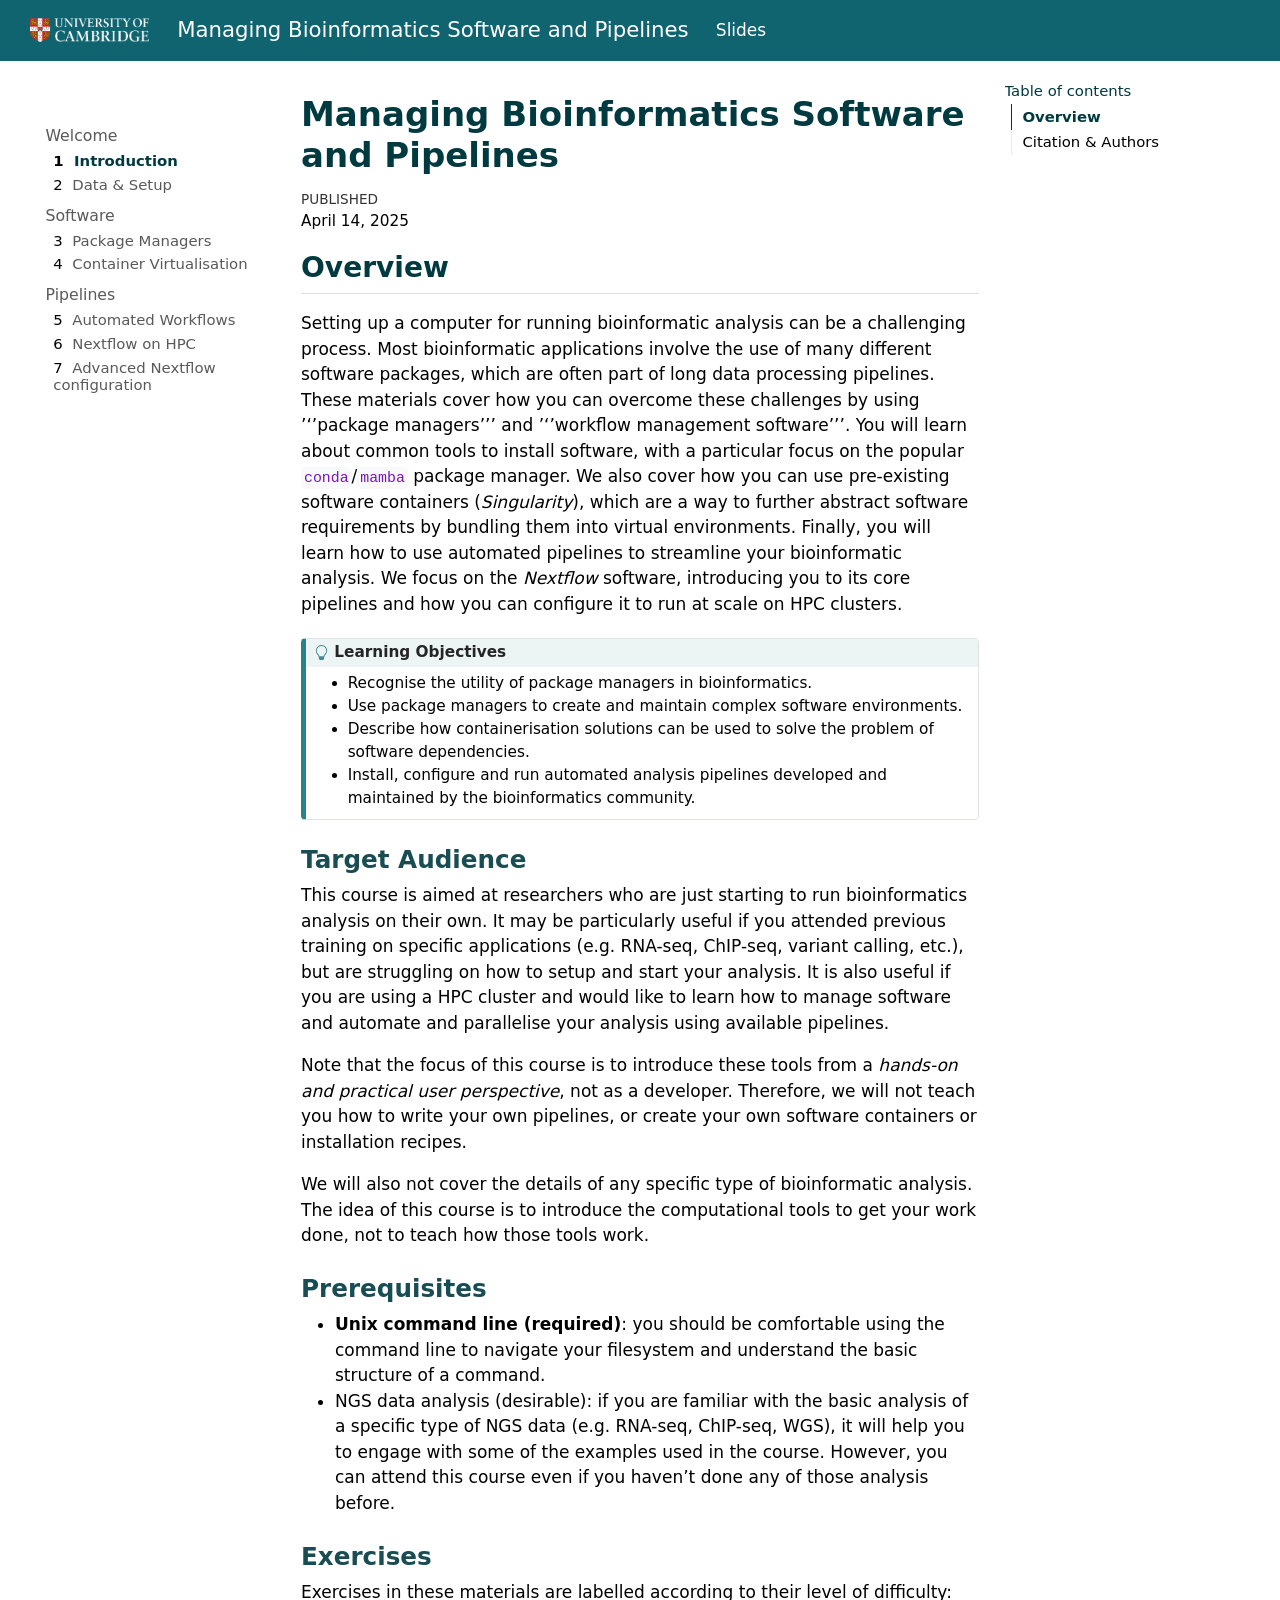
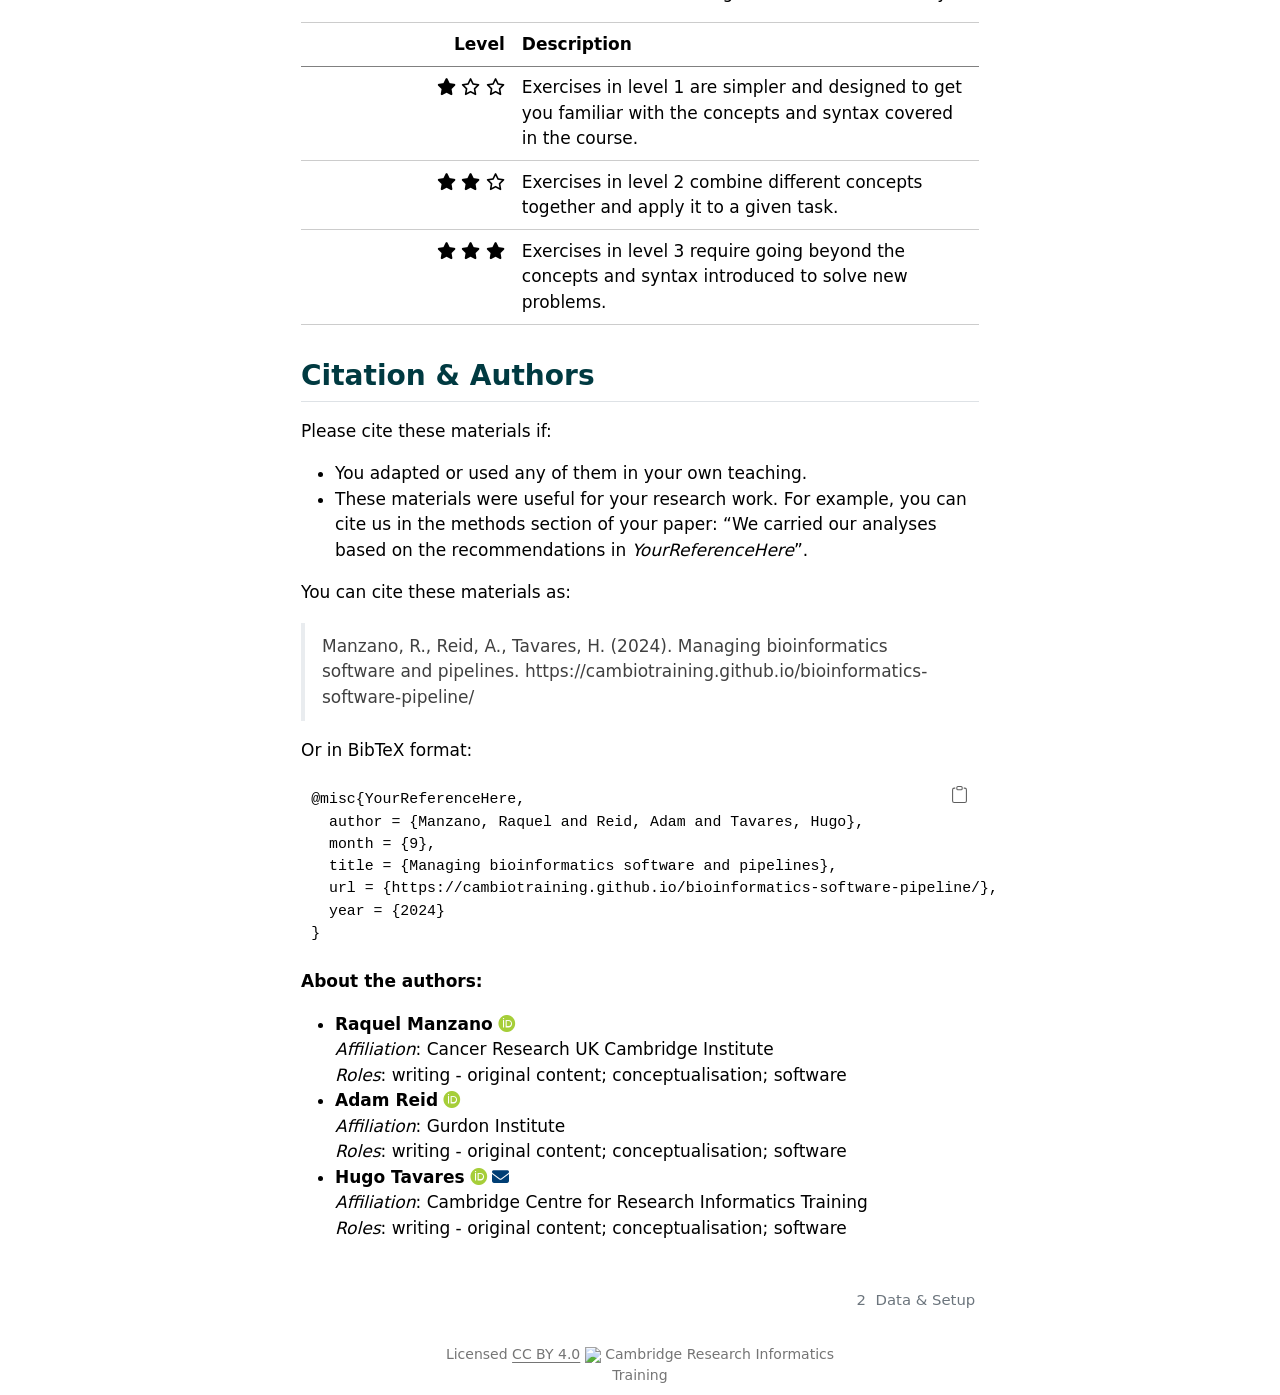
==== commit 2c46689f: "Deploying to gh-pages from @ cambiotraining/bioinformatics-software-pipelines@37e4089e9f9ffa8b41fd08" ====
--- a/index.html
+++ b/index.html
@@ -6,9 +6,9 @@
 
 <meta name="viewport" content="width=device-width, initial-scale=1.0, user-scalable=yes">
 
-<meta name="dcterms.date" content="2025-04-10">
-
-<title>Managing Bioinformatics Software and Pipelines</title>
+<meta name="dcterms.date" content="2025-04-14">
+
+<title>Software &amp; Pipelines</title>
 <style>
 code{white-space: pre-wrap;}
 span.smallcaps{font-variant: small-caps;}
@@ -40,9 +40,10 @@
 <link href="site_libs/quarto-html/quarto-syntax-highlighting-d4d76bf8491c20bad77d141916dc28e1.css" rel="stylesheet" id="quarto-text-highlighting-styles">
 <script src="site_libs/bootstrap/bootstrap.min.js"></script>
 <link href="site_libs/bootstrap/bootstrap-icons.css" rel="stylesheet">
-<link href="site_libs/bootstrap/bootstrap-3131409e74acdee53ca583aefeba5d63.min.css" rel="stylesheet" append-hash="true" id="quarto-bootstrap" data-mode="light">
-<link href="site_libs/quarto-contrib/fontawesome6-0.1.0/all.css" rel="stylesheet">
-<link href="site_libs/quarto-contrib/fontawesome6-0.1.0/latex-fontsize.css" rel="stylesheet">
+<link href="site_libs/bootstrap/bootstrap-0889ae1aad3b9b106752883037ab2c0e.min.css" rel="stylesheet" append-hash="true" id="quarto-bootstrap" data-mode="light">
+<script src="site_libs/quarto-contrib/iconify-2.1.0/iconify-icon.min.js"></script>
+<link href="site_libs/quarto-contrib/fontawesome6-1.2.0/all.min.css" rel="stylesheet">
+<link href="site_libs/quarto-contrib/fontawesome6-1.2.0/latex-fontsize.css" rel="stylesheet">
 <script id="quarto-search-options" type="application/json">{
   "location": "sidebar",
   "copy-button": false,
@@ -98,15 +99,21 @@
   </li>  
 </ul>
             <ul class="navbar-nav navbar-nav-scroll ms-auto">
-  <li class="nav-item compact">
-    <a class="nav-link" href="https://github.com/cambiotraining/bioinformatics-software-pipelines"> <i class="bi bi-github" role="img" aria-label="Bioinformatics Training Facility GitHub">
-</i> 
-<span class="menu-text"></span></a>
+  <li class="nav-item">
+    <a class="nav-link" href="https://github.com/cambiotraining/bioinformatics-software-pipelines"> 
+<span class="menu-text"><iconify-icon role="img" inline="" icon="fa6-brands:github" style="font-size: 1.25em;" aria-label="Icon github from fa6-brands Iconify.design set." title="CRIT GitHub"></iconify-icon></span></a>
   </li>  
-  <li class="nav-item compact">
-    <a class="nav-link" href="https://twitter.com/bioinfocambs"> <i class="bi bi-twitter" role="img" aria-label="Bioinformatics Training Facility Twitter">
-</i> 
-<span class="menu-text"></span></a>
+  <li class="nav-item">
+    <a class="nav-link" href="https://bsky.app/profile/bioinfocambs.bsky.social"> 
+<span class="menu-text"><iconify-icon role="img" inline="" icon="fa6-brands:bluesky" style="font-size: 1.25em;" aria-label="Icon bluesky from fa6-brands Iconify.design set." title="CRIT Bluesky"></iconify-icon></span></a>
+  </li>  
+  <li class="nav-item">
+    <a class="nav-link" href="https://genomic.social/@BioInfoCambs"> 
+<span class="menu-text"><iconify-icon role="img" inline="" icon="fa6-brands:mastodon" style="font-size: 1.25em;" aria-label="Icon mastodon from fa6-brands Iconify.design set." title="CRIT Mastodon"></iconify-icon></span></a>
+  </li>  
+  <li class="nav-item">
+    <a class="nav-link" href="https://bioinfotraining.bio.cam.ac.uk/"> 
+<span class="menu-text"><iconify-icon role="img" inline="" icon="mdi:web" style="font-size: 1.25em;" aria-label="Icon web from mdi Iconify.design set." title="CRIT Website"></iconify-icon></span></a>
   </li>  
 </ul>
           </div> <!-- /navcollapse -->
@@ -250,7 +257,7 @@
     <div>
     <div class="quarto-title-meta-heading">Published</div>
     <div class="quarto-title-meta-contents">
-      <p class="date">April 10, 2025</p>
+      <p class="date">April 14, 2025</p>
     </div>
   </div>
   
@@ -313,15 +320,15 @@
 </thead>
 <tbody>
 <tr class="odd">
-<td style="text-align: right;"><i class="fa-solid fa-star" aria-hidden="true"></i> <i class="fa-regular fa-star" aria-hidden="true"></i> <i class="fa-regular fa-star" aria-hidden="true"></i></td>
+<td style="text-align: right;"><i class="fa-solid fa-star" aria-label="star"></i> <i class="fa-regular fa-star" aria-label="star"></i> <i class="fa-regular fa-star" aria-label="star"></i></td>
 <td style="text-align: left;">Exercises in level 1 are simpler and designed to get you familiar with the concepts and syntax covered in the course.</td>
 </tr>
 <tr class="even">
-<td style="text-align: right;"><i class="fa-solid fa-star" aria-hidden="true"></i> <i class="fa-solid fa-star" aria-hidden="true"></i> <i class="fa-regular fa-star" aria-hidden="true"></i></td>
+<td style="text-align: right;"><i class="fa-solid fa-star" aria-label="star"></i> <i class="fa-solid fa-star" aria-label="star"></i> <i class="fa-regular fa-star" aria-label="star"></i></td>
 <td style="text-align: left;">Exercises in level 2 combine different concepts together and apply it to a given task.</td>
 </tr>
 <tr class="odd">
-<td style="text-align: right;"><i class="fa-solid fa-star" aria-hidden="true"></i> <i class="fa-solid fa-star" aria-hidden="true"></i> <i class="fa-solid fa-star" aria-hidden="true"></i></td>
+<td style="text-align: right;"><i class="fa-solid fa-star" aria-label="star"></i> <i class="fa-solid fa-star" aria-label="star"></i> <i class="fa-solid fa-star" aria-label="star"></i></td>
 <td style="text-align: left;">Exercises in level 3 require going beyond the concepts and syntax introduced to solve new problems.</td>
 </tr>
 </tbody>
@@ -806,7 +813,7 @@
       &nbsp;
     </div>   
     <div class="nav-footer-center">
-<p>Licensed <a href="https://creativecommons.org/licenses/by/4.0/">CC BY 4.0</a> <img src="https://creativecommons.org/images/deed/cc_icon_black_x2.png" class="img-fluid" width="25"> Bioinformatics Training Facility</p>
+<p>Licensed <a href="https://creativecommons.org/licenses/by/4.0/">CC BY 4.0</a> <img src="https://creativecommons.org/images/deed/cc_icon_black_x2.png" class="img-fluid" width="25"> Cambridge Research Informatics Training</p>
 </div>
     <div class="nav-footer-right">
       &nbsp;
--- a/site_libs/quarto-contrib/fontawesome6-1.2.0/latex-fontsize.css
+++ b/site_libs/quarto-contrib/fontawesome6-1.2.0/latex-fontsize.css
@@ -0,0 +1,30 @@
+.fa-tiny {
+  font-size: 0.5em;
+}
+.fa-scriptsize {
+  font-size: 0.7em;
+}
+.fa-footnotesize {
+  font-size: 0.8em;
+}
+.fa-small {
+  font-size: 0.9em;
+}
+.fa-normalsize {
+  font-size: 1em;
+}
+.fa-large {
+  font-size: 1.2em;
+}
+.fa-Large {
+  font-size: 1.5em;
+}
+.fa-LARGE {
+  font-size: 1.75em;
+}
+.fa-huge {
+  font-size: 2em;
+}
+.fa-Huge {
+  font-size: 2.5em;
+}
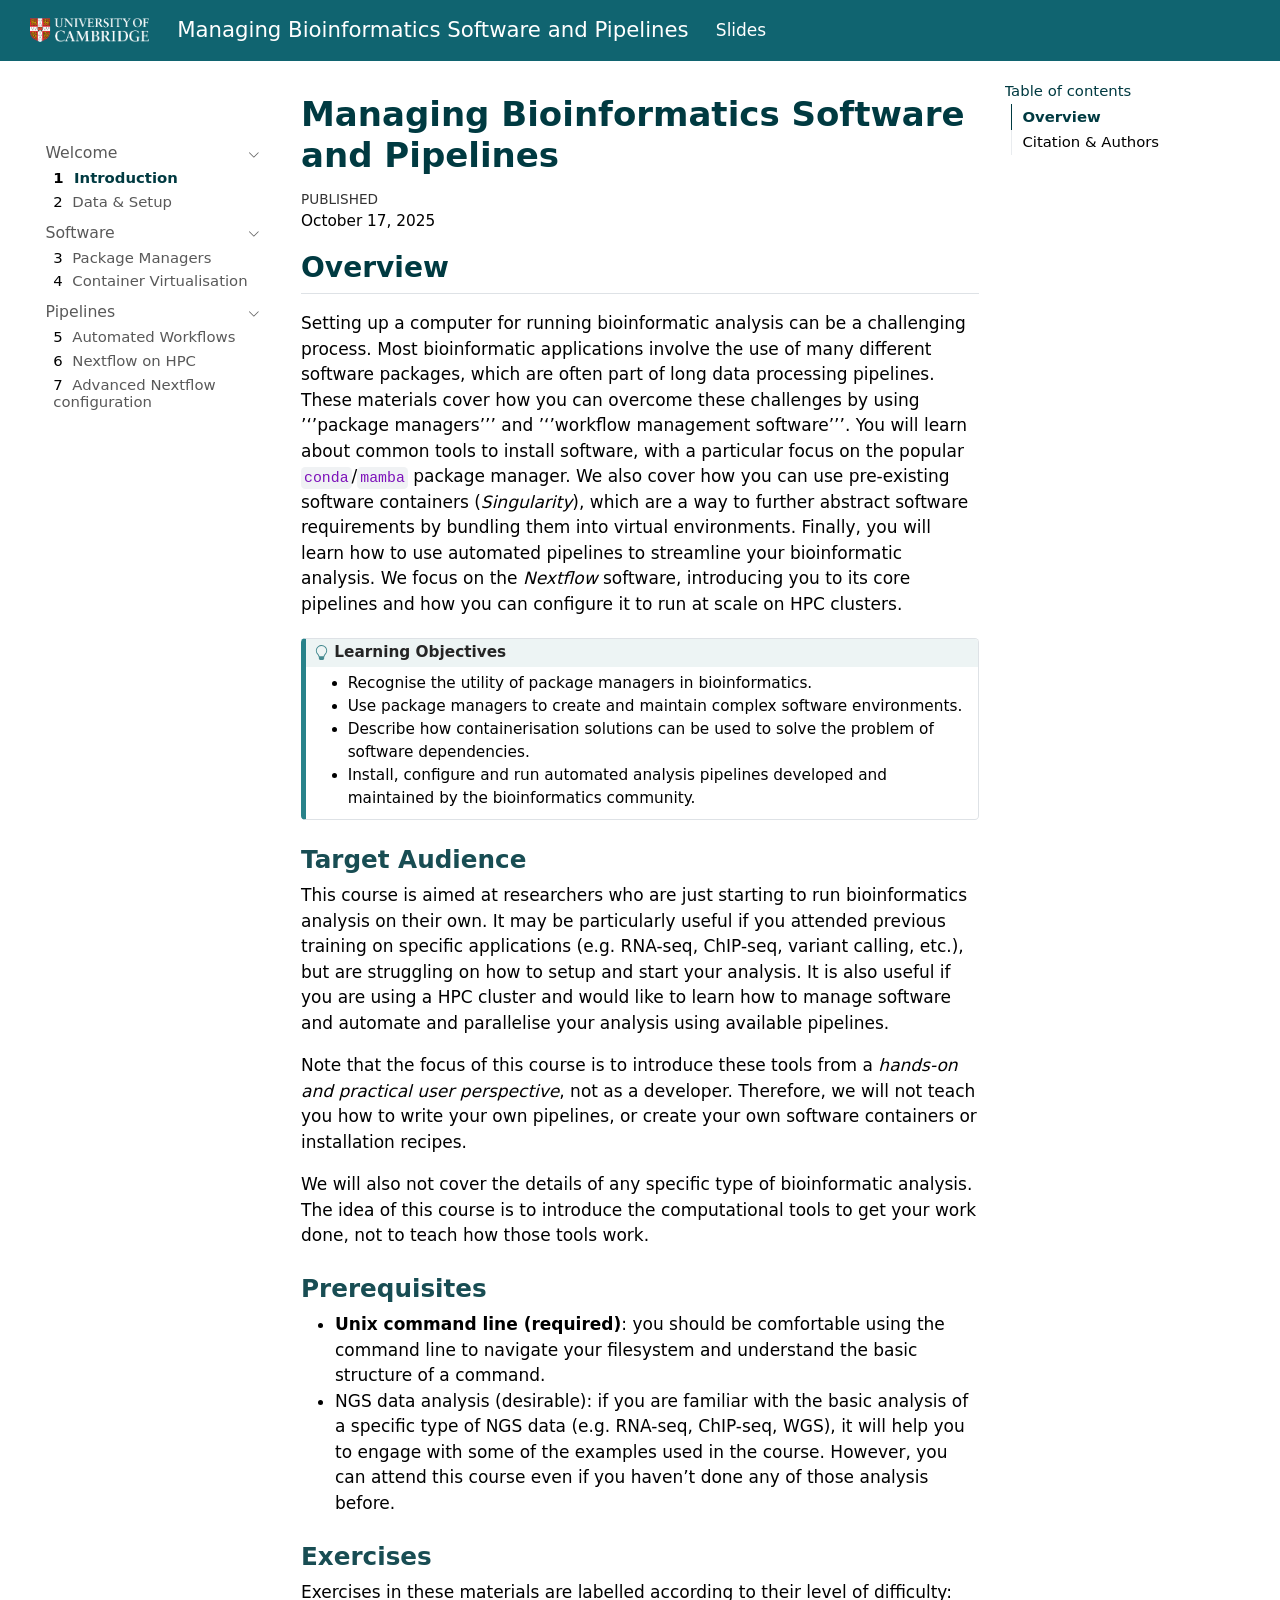
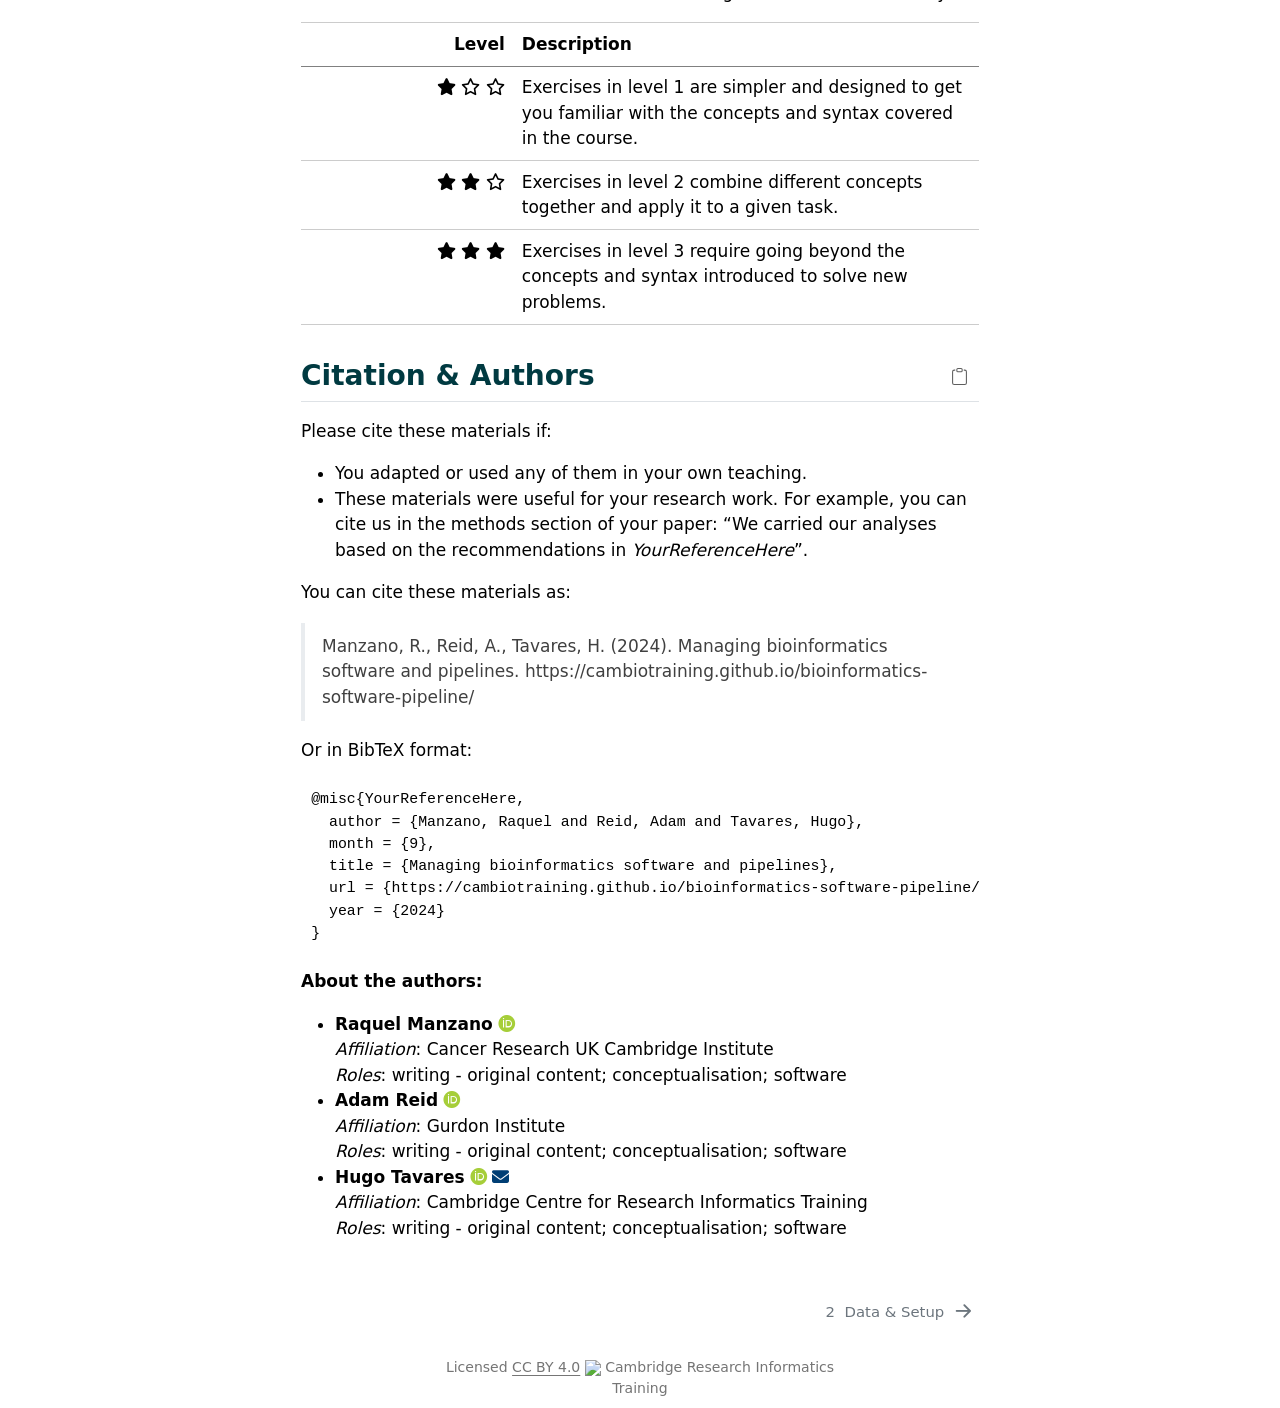
==== commit 13f1beff: "Deploying to gh-pages from @ cambiotraining/bioinformatics-software-pipelines@efc7415ef311292420c57a" ====
--- a/index.html
+++ b/index.html
@@ -2,11 +2,11 @@
 <html xmlns="http://www.w3.org/1999/xhtml" lang="en" xml:lang="en"><head>
 
 <meta charset="utf-8">
-<meta name="generator" content="quarto-1.6.43">
+<meta name="generator" content="quarto-1.8.25">
 
 <meta name="viewport" content="width=device-width, initial-scale=1.0, user-scalable=yes">
 
-<meta name="dcterms.date" content="2025-04-14">
+<meta name="dcterms.date" content="2025-10-17">
 
 <title>Software &amp; Pipelines</title>
 <style>
@@ -32,15 +32,17 @@
 <meta name="quarto:offset" content="./">
 <link href="./setup.html" rel="next">
 <link href="site_libs/quarto-contrib/quarto-project/cambiotraining/courseformat/img/university-of-cambridge-favicon.ico" rel="icon">
-<script src="site_libs/quarto-html/quarto.js"></script>
+<script src="site_libs/quarto-html/quarto.js" type="module"></script>
+<script src="site_libs/quarto-html/tabsets/tabsets.js" type="module"></script>
+<script src="site_libs/quarto-html/axe/axe-check.js" type="module"></script>
 <script src="site_libs/quarto-html/popper.min.js"></script>
 <script src="site_libs/quarto-html/tippy.umd.min.js"></script>
 <script src="site_libs/quarto-html/anchor.min.js"></script>
 <link href="site_libs/quarto-html/tippy.css" rel="stylesheet">
-<link href="site_libs/quarto-html/quarto-syntax-highlighting-d4d76bf8491c20bad77d141916dc28e1.css" rel="stylesheet" id="quarto-text-highlighting-styles">
+<link href="site_libs/quarto-html/quarto-syntax-highlighting-7b89279ff1a6dce999919e0e67d4d9ec.css" rel="stylesheet" id="quarto-text-highlighting-styles">
 <script src="site_libs/bootstrap/bootstrap.min.js"></script>
 <link href="site_libs/bootstrap/bootstrap-icons.css" rel="stylesheet">
-<link href="site_libs/bootstrap/bootstrap-0889ae1aad3b9b106752883037ab2c0e.min.css" rel="stylesheet" append-hash="true" id="quarto-bootstrap" data-mode="light">
+<link href="site_libs/bootstrap/bootstrap-92345c9efe84742c7f941ef7709b40c1.min.css" rel="stylesheet" append-hash="true" id="quarto-bootstrap" data-mode="light">
 <script src="site_libs/quarto-contrib/iconify-2.1.0/iconify-icon.min.js"></script>
 <link href="site_libs/quarto-contrib/fontawesome6-1.2.0/all.min.css" rel="stylesheet">
 <link href="site_libs/quarto-contrib/fontawesome6-1.2.0/latex-fontsize.css" rel="stylesheet">
@@ -74,7 +76,7 @@
 
 </head>
 
-<body class="nav-sidebar floating nav-fixed">
+<body class="nav-sidebar floating nav-fixed quarto-light">
 
 <div id="quarto-search-results"></div>
   <header id="quarto-header" class="headroom fixed-top">
@@ -82,7 +84,8 @@
       <div class="navbar-container container-fluid">
       <div class="navbar-brand-container mx-auto">
     <a href="./index.html" class="navbar-brand navbar-brand-logo">
-    <img src="site_libs/quarto-contrib/quarto-project/cambiotraining/courseformat/img/university_crest_reversed.png" alt="" class="navbar-logo">
+    <img src="site_libs/quarto-contrib/quarto-project/cambiotraining/courseformat/img/university_crest_reversed.png" alt="" class="navbar-logo light-content">
+    <img src="site_libs/quarto-contrib/quarto-project/cambiotraining/courseformat/img/university_crest_reversed.png" alt="" class="navbar-logo dark-content">
     </a>
     <a class="navbar-brand" href="./index.html">
     <span class="navbar-title">Managing Bioinformatics Software and Pipelines</span>
@@ -139,6 +142,10 @@
 <div id="quarto-content" class="quarto-container page-columns page-rows-contents page-layout-article page-navbar">
 <!-- sidebar -->
   <nav id="quarto-sidebar" class="sidebar collapse collapse-horizontal quarto-sidebar-collapse-item sidebar-navigation floating overflow-auto">
+    <div class="pt-lg-2 mt-2 text-left sidebar-header">
+      <a href="./index.html" class="sidebar-logo-link">
+      </a>
+      </div>
         <div class="mt-2 flex-shrink-0 align-items-center">
         <div class="sidebar-search">
         <div id="quarto-search" class="" title="Search"></div>
@@ -257,7 +264,7 @@
     <div>
     <div class="quarto-title-meta-heading">Published</div>
     <div class="quarto-title-meta-contents">
-      <p class="date">April 14, 2025</p>
+      <p class="date">October 17, 2025</p>
     </div>
   </div>
   
@@ -278,7 +285,7 @@
 <i class="callout-icon"></i>
 </div>
 <div class="callout-title-container flex-fill">
-Learning Objectives
+<span class="screen-reader-only">Tip</span>Learning Objectives
 </div>
 </div>
 <div class="callout-body-container callout-body">
@@ -335,7 +342,7 @@
 </table>
 </section>
 </section>
-<section id="citation-authors" class="level2">
+<div class="code-copy-outer-scaffold"><section id="citation-authors" class="level2">
 <h2 class="anchored" data-anchor-id="citation-authors">Citation &amp; Authors</h2>
 <p>Please cite these materials if:</p>
 <ul>
@@ -357,7 +364,7 @@
   title = {Managing bioinformatics software and pipelines},
   url = {https://cambiotraining.github.io/bioinformatics-software-pipeline/},
   year = {2024}
-}</code><button title="Copy to Clipboard" class="code-copy-button"><i class="bi"></i></button></pre>
+}</code></pre>
 <p><strong>About the authors:</strong></p>
 <ul><li><strong>Raquel Manzano</strong> <a href="https://orcid.org/0000-0002-5124-8992" target="_blank"><i class="fa-brands fa-orcid" style="color:#a6ce39"></i></a> <br>
 <em>Affiliation</em>: Cancer Research UK Cambridge Institute<br> <em>Roles</em>: writing - original content; conceptualisation; software
@@ -377,240 +384,247 @@
 -->
 
 
-</section>
+</section><button title="Copy to Clipboard" class="code-copy-button"><i class="bi"></i></button></div>
 
 </main> <!-- /main -->
 <script id="quarto-html-after-body" type="application/javascript">
-window.document.addEventListener("DOMContentLoaded", function (event) {
-  const toggleBodyColorMode = (bsSheetEl) => {
-    const mode = bsSheetEl.getAttribute("data-mode");
-    const bodyEl = window.document.querySelector("body");
-    if (mode === "dark") {
-      bodyEl.classList.add("quarto-dark");
-      bodyEl.classList.remove("quarto-light");
-    } else {
-      bodyEl.classList.add("quarto-light");
-      bodyEl.classList.remove("quarto-dark");
+  window.document.addEventListener("DOMContentLoaded", function (event) {
+    const icon = "";
+    const anchorJS = new window.AnchorJS();
+    anchorJS.options = {
+      placement: 'right',
+      icon: icon
+    };
+    anchorJS.add('.anchored');
+    const isCodeAnnotation = (el) => {
+      for (const clz of el.classList) {
+        if (clz.startsWith('code-annotation-')) {                     
+          return true;
+        }
+      }
+      return false;
     }
-  }
-  const toggleBodyColorPrimary = () => {
-    const bsSheetEl = window.document.querySelector("link#quarto-bootstrap");
-    if (bsSheetEl) {
-      toggleBodyColorMode(bsSheetEl);
+    const onCopySuccess = function(e) {
+      // button target
+      const button = e.trigger;
+      // don't keep focus
+      button.blur();
+      // flash "checked"
+      button.classList.add('code-copy-button-checked');
+      var currentTitle = button.getAttribute("title");
+      button.setAttribute("title", "Copied!");
+      let tooltip;
+      if (window.bootstrap) {
+        button.setAttribute("data-bs-toggle", "tooltip");
+        button.setAttribute("data-bs-placement", "left");
+        button.setAttribute("data-bs-title", "Copied!");
+        tooltip = new bootstrap.Tooltip(button, 
+          { trigger: "manual", 
+            customClass: "code-copy-button-tooltip",
+            offset: [0, -8]});
+        tooltip.show();    
+      }
+      setTimeout(function() {
+        if (tooltip) {
+          tooltip.hide();
+          button.removeAttribute("data-bs-title");
+          button.removeAttribute("data-bs-toggle");
+          button.removeAttribute("data-bs-placement");
+        }
+        button.setAttribute("title", currentTitle);
+        button.classList.remove('code-copy-button-checked');
+      }, 1000);
+      // clear code selection
+      e.clearSelection();
     }
-  }
-  toggleBodyColorPrimary();  
-  const icon = "";
-  const anchorJS = new window.AnchorJS();
-  anchorJS.options = {
-    placement: 'right',
-    icon: icon
-  };
-  anchorJS.add('.anchored');
-  const isCodeAnnotation = (el) => {
-    for (const clz of el.classList) {
-      if (clz.startsWith('code-annotation-')) {                     
-        return true;
-      }
-    }
-    return false;
-  }
-  const onCopySuccess = function(e) {
-    // button target
-    const button = e.trigger;
-    // don't keep focus
-    button.blur();
-    // flash "checked"
-    button.classList.add('code-copy-button-checked');
-    var currentTitle = button.getAttribute("title");
-    button.setAttribute("title", "Copied!");
-    let tooltip;
-    if (window.bootstrap) {
-      button.setAttribute("data-bs-toggle", "tooltip");
-      button.setAttribute("data-bs-placement", "left");
-      button.setAttribute("data-bs-title", "Copied!");
-      tooltip = new bootstrap.Tooltip(button, 
-        { trigger: "manual", 
-          customClass: "code-copy-button-tooltip",
-          offset: [0, -8]});
-      tooltip.show();    
-    }
-    setTimeout(function() {
-      if (tooltip) {
-        tooltip.hide();
-        button.removeAttribute("data-bs-title");
-        button.removeAttribute("data-bs-toggle");
-        button.removeAttribute("data-bs-placement");
-      }
-      button.setAttribute("title", currentTitle);
-      button.classList.remove('code-copy-button-checked');
-    }, 1000);
-    // clear code selection
-    e.clearSelection();
-  }
-  const getTextToCopy = function(trigger) {
-      const codeEl = trigger.previousElementSibling.cloneNode(true);
+    const getTextToCopy = function(trigger) {
+      const outerScaffold = trigger.parentElement.cloneNode(true);
+      const codeEl = outerScaffold.querySelector('code');
       for (const childEl of codeEl.children) {
         if (isCodeAnnotation(childEl)) {
           childEl.remove();
         }
       }
       return codeEl.innerText;
-  }
-  const clipboard = new window.ClipboardJS('.code-copy-button:not([data-in-quarto-modal])', {
-    text: getTextToCopy
-  });
-  clipboard.on('success', onCopySuccess);
-  if (window.document.getElementById('quarto-embedded-source-code-modal')) {
-    const clipboardModal = new window.ClipboardJS('.code-copy-button[data-in-quarto-modal]', {
-      text: getTextToCopy,
-      container: window.document.getElementById('quarto-embedded-source-code-modal')
+    }
+    const clipboard = new window.ClipboardJS('.code-copy-button:not([data-in-quarto-modal])', {
+      text: getTextToCopy
     });
-    clipboardModal.on('success', onCopySuccess);
-  }
-    var localhostRegex = new RegExp(/^(?:http|https):\/\/localhost\:?[0-9]*\//);
-    var mailtoRegex = new RegExp(/^mailto:/);
-      var filterRegex = new RegExp('/' + window.location.host + '/');
-    var isInternal = (href) => {
-        return filterRegex.test(href) || localhostRegex.test(href) || mailtoRegex.test(href);
+    clipboard.on('success', onCopySuccess);
+    if (window.document.getElementById('quarto-embedded-source-code-modal')) {
+      const clipboardModal = new window.ClipboardJS('.code-copy-button[data-in-quarto-modal]', {
+        text: getTextToCopy,
+        container: window.document.getElementById('quarto-embedded-source-code-modal')
+      });
+      clipboardModal.on('success', onCopySuccess);
     }
-    // Inspect non-navigation links and adorn them if external
- 	var links = window.document.querySelectorAll('a[href]:not(.nav-link):not(.navbar-brand):not(.toc-action):not(.sidebar-link):not(.sidebar-item-toggle):not(.pagination-link):not(.no-external):not([aria-hidden]):not(.dropdown-item):not(.quarto-navigation-tool):not(.about-link)');
-    for (var i=0; i<links.length; i++) {
-      const link = links[i];
-      if (!isInternal(link.href)) {
-        // undo the damage that might have been done by quarto-nav.js in the case of
-        // links that we want to consider external
-        if (link.dataset.originalHref !== undefined) {
-          link.href = link.dataset.originalHref;
-        }
-      }
+      var localhostRegex = new RegExp(/^(?:http|https):\/\/localhost\:?[0-9]*\//);
+      var mailtoRegex = new RegExp(/^mailto:/);
+        var filterRegex = new RegExp('/' + window.location.host + '/');
+      var isInternal = (href) => {
+          return filterRegex.test(href) || localhostRegex.test(href) || mailtoRegex.test(href);
+      }
+      // Inspect non-navigation links and adorn them if external
+     var links = window.document.querySelectorAll('a[href]:not(.nav-link):not(.navbar-brand):not(.toc-action):not(.sidebar-link):not(.sidebar-item-toggle):not(.pagination-link):not(.no-external):not([aria-hidden]):not(.dropdown-item):not(.quarto-navigation-tool):not(.about-link)');
+      for (var i=0; i<links.length; i++) {
+        const link = links[i];
+        if (!isInternal(link.href)) {
+          // undo the damage that might have been done by quarto-nav.js in the case of
+          // links that we want to consider external
+          if (link.dataset.originalHref !== undefined) {
+            link.href = link.dataset.originalHref;
+          }
+        }
+      }
+    function tippyHover(el, contentFn, onTriggerFn, onUntriggerFn) {
+      const config = {
+        allowHTML: true,
+        maxWidth: 500,
+        delay: 100,
+        arrow: false,
+        appendTo: function(el) {
+            return el.parentElement;
+        },
+        interactive: true,
+        interactiveBorder: 10,
+        theme: 'quarto',
+        placement: 'bottom-start',
+      };
+      if (contentFn) {
+        config.content = contentFn;
+      }
+      if (onTriggerFn) {
+        config.onTrigger = onTriggerFn;
+      }
+      if (onUntriggerFn) {
+        config.onUntrigger = onUntriggerFn;
+      }
+      window.tippy(el, config); 
     }
-  function tippyHover(el, contentFn, onTriggerFn, onUntriggerFn) {
-    const config = {
-      allowHTML: true,
-      maxWidth: 500,
-      delay: 100,
-      arrow: false,
-      appendTo: function(el) {
-          return el.parentElement;
-      },
-      interactive: true,
-      interactiveBorder: 10,
-      theme: 'quarto',
-      placement: 'bottom-start',
-    };
-    if (contentFn) {
-      config.content = contentFn;
+    const noterefs = window.document.querySelectorAll('a[role="doc-noteref"]');
+    for (var i=0; i<noterefs.length; i++) {
+      const ref = noterefs[i];
+      tippyHover(ref, function() {
+        // use id or data attribute instead here
+        let href = ref.getAttribute('data-footnote-href') || ref.getAttribute('href');
+        try { href = new URL(href).hash; } catch {}
+        const id = href.replace(/^#\/?/, "");
+        const note = window.document.getElementById(id);
+        if (note) {
+          return note.innerHTML;
+        } else {
+          return "";
+        }
+      });
     }
-    if (onTriggerFn) {
-      config.onTrigger = onTriggerFn;
-    }
-    if (onUntriggerFn) {
-      config.onUntrigger = onUntriggerFn;
-    }
-    window.tippy(el, config); 
-  }
-  const noterefs = window.document.querySelectorAll('a[role="doc-noteref"]');
-  for (var i=0; i<noterefs.length; i++) {
-    const ref = noterefs[i];
-    tippyHover(ref, function() {
-      // use id or data attribute instead here
-      let href = ref.getAttribute('data-footnote-href') || ref.getAttribute('href');
-      try { href = new URL(href).hash; } catch {}
-      const id = href.replace(/^#\/?/, "");
-      const note = window.document.getElementById(id);
-      if (note) {
-        return note.innerHTML;
+    const xrefs = window.document.querySelectorAll('a.quarto-xref');
+    const processXRef = (id, note) => {
+      // Strip column container classes
+      const stripColumnClz = (el) => {
+        el.classList.remove("page-full", "page-columns");
+        if (el.children) {
+          for (const child of el.children) {
+            stripColumnClz(child);
+          }
+        }
+      }
+      stripColumnClz(note)
+      if (id === null || id.startsWith('sec-')) {
+        // Special case sections, only their first couple elements
+        const container = document.createElement("div");
+        if (note.children && note.children.length > 2) {
+          container.appendChild(note.children[0].cloneNode(true));
+          for (let i = 1; i < note.children.length; i++) {
+            const child = note.children[i];
+            if (child.tagName === "P" && child.innerText === "") {
+              continue;
+            } else {
+              container.appendChild(child.cloneNode(true));
+              break;
+            }
+          }
+          if (window.Quarto?.typesetMath) {
+            window.Quarto.typesetMath(container);
+          }
+          return container.innerHTML
+        } else {
+          if (window.Quarto?.typesetMath) {
+            window.Quarto.typesetMath(note);
+          }
+          return note.innerHTML;
+        }
       } else {
-        return "";
-      }
-    });
-  }
-  const xrefs = window.document.querySelectorAll('a.quarto-xref');
-  const processXRef = (id, note) => {
-    // Strip column container classes
-    const stripColumnClz = (el) => {
-      el.classList.remove("page-full", "page-columns");
-      if (el.children) {
-        for (const child of el.children) {
-          stripColumnClz(child);
-        }
-      }
-    }
-    stripColumnClz(note)
-    if (id === null || id.startsWith('sec-')) {
-      // Special case sections, only their first couple elements
-      const container = document.createElement("div");
-      if (note.children && note.children.length > 2) {
-        container.appendChild(note.children[0].cloneNode(true));
-        for (let i = 1; i < note.children.length; i++) {
-          const child = note.children[i];
-          if (child.tagName === "P" && child.innerText === "") {
-            continue;
-          } else {
-            container.appendChild(child.cloneNode(true));
-            break;
-          }
-        }
-        if (window.Quarto?.typesetMath) {
-          window.Quarto.typesetMath(container);
-        }
-        return container.innerHTML
-      } else {
+        // Remove any anchor links if they are present
+        const anchorLink = note.querySelector('a.anchorjs-link');
+        if (anchorLink) {
+          anchorLink.remove();
+        }
         if (window.Quarto?.typesetMath) {
           window.Quarto.typesetMath(note);
         }
-        return note.innerHTML;
-      }
-    } else {
-      // Remove any anchor links if they are present
-      const anchorLink = note.querySelector('a.anchorjs-link');
-      if (anchorLink) {
-        anchorLink.remove();
-      }
-      if (window.Quarto?.typesetMath) {
-        window.Quarto.typesetMath(note);
-      }
-      if (note.classList.contains("callout")) {
-        return note.outerHTML;
-      } else {
-        return note.innerHTML;
+        if (note.classList.contains("callout")) {
+          return note.outerHTML;
+        } else {
+          return note.innerHTML;
+        }
       }
     }
-  }
-  for (var i=0; i<xrefs.length; i++) {
-    const xref = xrefs[i];
-    tippyHover(xref, undefined, function(instance) {
-      instance.disable();
-      let url = xref.getAttribute('href');
-      let hash = undefined; 
-      if (url.startsWith('#')) {
-        hash = url;
-      } else {
-        try { hash = new URL(url).hash; } catch {}
-      }
-      if (hash) {
-        const id = hash.replace(/^#\/?/, "");
-        const note = window.document.getElementById(id);
-        if (note !== null) {
-          try {
-            const html = processXRef(id, note.cloneNode(true));
-            instance.setContent(html);
-          } finally {
-            instance.enable();
-            instance.show();
+    for (var i=0; i<xrefs.length; i++) {
+      const xref = xrefs[i];
+      tippyHover(xref, undefined, function(instance) {
+        instance.disable();
+        let url = xref.getAttribute('href');
+        let hash = undefined; 
+        if (url.startsWith('#')) {
+          hash = url;
+        } else {
+          try { hash = new URL(url).hash; } catch {}
+        }
+        if (hash) {
+          const id = hash.replace(/^#\/?/, "");
+          const note = window.document.getElementById(id);
+          if (note !== null) {
+            try {
+              const html = processXRef(id, note.cloneNode(true));
+              instance.setContent(html);
+            } finally {
+              instance.enable();
+              instance.show();
+            }
+          } else {
+            // See if we can fetch this
+            fetch(url.split('#')[0])
+            .then(res => res.text())
+            .then(html => {
+              const parser = new DOMParser();
+              const htmlDoc = parser.parseFromString(html, "text/html");
+              const note = htmlDoc.getElementById(id);
+              if (note !== null) {
+                const html = processXRef(id, note);
+                instance.setContent(html);
+              } 
+            }).finally(() => {
+              instance.enable();
+              instance.show();
+            });
           }
         } else {
-          // See if we can fetch this
-          fetch(url.split('#')[0])
+          // See if we can fetch a full url (with no hash to target)
+          // This is a special case and we should probably do some content thinning / targeting
+          fetch(url)
           .then(res => res.text())
           .then(html => {
             const parser = new DOMParser();
             const htmlDoc = parser.parseFromString(html, "text/html");
-            const note = htmlDoc.getElementById(id);
+            const note = htmlDoc.querySelector('main.content');
             if (note !== null) {
-              const html = processXRef(id, note);
+              // This should only happen for chapter cross references
+              // (since there is no id in the URL)
+              // remove the first header
+              if (note.children.length > 0 && note.children[0].tagName === "HEADER") {
+                note.children[0].remove();
+              }
+              const html = processXRef(null, note);
               instance.setContent(html);
             } 
           }).finally(() => {
@@ -618,185 +632,161 @@
             instance.show();
           });
         }
-      } else {
-        // See if we can fetch a full url (with no hash to target)
-        // This is a special case and we should probably do some content thinning / targeting
-        fetch(url)
-        .then(res => res.text())
-        .then(html => {
-          const parser = new DOMParser();
-          const htmlDoc = parser.parseFromString(html, "text/html");
-          const note = htmlDoc.querySelector('main.content');
-          if (note !== null) {
-            // This should only happen for chapter cross references
-            // (since there is no id in the URL)
-            // remove the first header
-            if (note.children.length > 0 && note.children[0].tagName === "HEADER") {
-              note.children[0].remove();
-            }
-            const html = processXRef(null, note);
-            instance.setContent(html);
-          } 
-        }).finally(() => {
-          instance.enable();
-          instance.show();
-        });
-      }
-    }, function(instance) {
-    });
-  }
-      let selectedAnnoteEl;
-      const selectorForAnnotation = ( cell, annotation) => {
-        let cellAttr = 'data-code-cell="' + cell + '"';
-        let lineAttr = 'data-code-annotation="' +  annotation + '"';
-        const selector = 'span[' + cellAttr + '][' + lineAttr + ']';
-        return selector;
-      }
-      const selectCodeLines = (annoteEl) => {
-        const doc = window.document;
-        const targetCell = annoteEl.getAttribute("data-target-cell");
-        const targetAnnotation = annoteEl.getAttribute("data-target-annotation");
-        const annoteSpan = window.document.querySelector(selectorForAnnotation(targetCell, targetAnnotation));
-        const lines = annoteSpan.getAttribute("data-code-lines").split(",");
-        const lineIds = lines.map((line) => {
-          return targetCell + "-" + line;
-        })
-        let top = null;
-        let height = null;
-        let parent = null;
-        if (lineIds.length > 0) {
-            //compute the position of the single el (top and bottom and make a div)
-            const el = window.document.getElementById(lineIds[0]);
-            top = el.offsetTop;
-            height = el.offsetHeight;
-            parent = el.parentElement.parentElement;
-          if (lineIds.length > 1) {
-            const lastEl = window.document.getElementById(lineIds[lineIds.length - 1]);
-            const bottom = lastEl.offsetTop + lastEl.offsetHeight;
-            height = bottom - top;
-          }
-          if (top !== null && height !== null && parent !== null) {
-            // cook up a div (if necessary) and position it 
-            let div = window.document.getElementById("code-annotation-line-highlight");
-            if (div === null) {
-              div = window.document.createElement("div");
-              div.setAttribute("id", "code-annotation-line-highlight");
-              div.style.position = 'absolute';
-              parent.appendChild(div);
-            }
-            div.style.top = top - 2 + "px";
-            div.style.height = height + 4 + "px";
-            div.style.left = 0;
-            let gutterDiv = window.document.getElementById("code-annotation-line-highlight-gutter");
-            if (gutterDiv === null) {
-              gutterDiv = window.document.createElement("div");
-              gutterDiv.setAttribute("id", "code-annotation-line-highlight-gutter");
-              gutterDiv.style.position = 'absolute';
-              const codeCell = window.document.getElementById(targetCell);
-              const gutter = codeCell.querySelector('.code-annotation-gutter');
-              gutter.appendChild(gutterDiv);
-            }
-            gutterDiv.style.top = top - 2 + "px";
-            gutterDiv.style.height = height + 4 + "px";
-          }
-          selectedAnnoteEl = annoteEl;
-        }
-      };
-      const unselectCodeLines = () => {
-        const elementsIds = ["code-annotation-line-highlight", "code-annotation-line-highlight-gutter"];
-        elementsIds.forEach((elId) => {
-          const div = window.document.getElementById(elId);
-          if (div) {
-            div.remove();
-          }
-        });
-        selectedAnnoteEl = undefined;
-      };
-        // Handle positioning of the toggle
-    window.addEventListener(
-      "resize",
-      throttle(() => {
-        elRect = undefined;
-        if (selectedAnnoteEl) {
-          selectCodeLines(selectedAnnoteEl);
-        }
-      }, 10)
-    );
-    function throttle(fn, ms) {
-    let throttle = false;
-    let timer;
-      return (...args) => {
-        if(!throttle) { // first call gets through
-            fn.apply(this, args);
-            throttle = true;
-        } else { // all the others get throttled
-            if(timer) clearTimeout(timer); // cancel #2
-            timer = setTimeout(() => {
-              fn.apply(this, args);
-              timer = throttle = false;
-            }, ms);
-        }
-      };
-    }
-      // Attach click handler to the DT
-      const annoteDls = window.document.querySelectorAll('dt[data-target-cell]');
-      for (const annoteDlNode of annoteDls) {
-        annoteDlNode.addEventListener('click', (event) => {
-          const clickedEl = event.target;
-          if (clickedEl !== selectedAnnoteEl) {
-            unselectCodeLines();
-            const activeEl = window.document.querySelector('dt[data-target-cell].code-annotation-active');
-            if (activeEl) {
-              activeEl.classList.remove('code-annotation-active');
-            }
-            selectCodeLines(clickedEl);
-            clickedEl.classList.add('code-annotation-active');
-          } else {
-            // Unselect the line
-            unselectCodeLines();
-            clickedEl.classList.remove('code-annotation-active');
-          }
-        });
-      }
-  const findCites = (el) => {
-    const parentEl = el.parentElement;
-    if (parentEl) {
-      const cites = parentEl.dataset.cites;
-      if (cites) {
-        return {
-          el,
-          cites: cites.split(' ')
-        };
-      } else {
-        return findCites(el.parentElement)
-      }
-    } else {
-      return undefined;
-    }
-  };
-  var bibliorefs = window.document.querySelectorAll('a[role="doc-biblioref"]');
-  for (var i=0; i<bibliorefs.length; i++) {
-    const ref = bibliorefs[i];
-    const citeInfo = findCites(ref);
-    if (citeInfo) {
-      tippyHover(citeInfo.el, function() {
-        var popup = window.document.createElement('div');
-        citeInfo.cites.forEach(function(cite) {
-          var citeDiv = window.document.createElement('div');
-          citeDiv.classList.add('hanging-indent');
-          citeDiv.classList.add('csl-entry');
-          var biblioDiv = window.document.getElementById('ref-' + cite);
-          if (biblioDiv) {
-            citeDiv.innerHTML = biblioDiv.innerHTML;
-          }
-          popup.appendChild(citeDiv);
-        });
-        return popup.innerHTML;
+      }, function(instance) {
       });
     }
-  }
-});
-</script>
+        let selectedAnnoteEl;
+        const selectorForAnnotation = ( cell, annotation) => {
+          let cellAttr = 'data-code-cell="' + cell + '"';
+          let lineAttr = 'data-code-annotation="' +  annotation + '"';
+          const selector = 'span[' + cellAttr + '][' + lineAttr + ']';
+          return selector;
+        }
+        const selectCodeLines = (annoteEl) => {
+          const doc = window.document;
+          const targetCell = annoteEl.getAttribute("data-target-cell");
+          const targetAnnotation = annoteEl.getAttribute("data-target-annotation");
+          const annoteSpan = window.document.querySelector(selectorForAnnotation(targetCell, targetAnnotation));
+          const lines = annoteSpan.getAttribute("data-code-lines").split(",");
+          const lineIds = lines.map((line) => {
+            return targetCell + "-" + line;
+          })
+          let top = null;
+          let height = null;
+          let parent = null;
+          if (lineIds.length > 0) {
+              //compute the position of the single el (top and bottom and make a div)
+              const el = window.document.getElementById(lineIds[0]);
+              top = el.offsetTop;
+              height = el.offsetHeight;
+              parent = el.parentElement.parentElement;
+            if (lineIds.length > 1) {
+              const lastEl = window.document.getElementById(lineIds[lineIds.length - 1]);
+              const bottom = lastEl.offsetTop + lastEl.offsetHeight;
+              height = bottom - top;
+            }
+            if (top !== null && height !== null && parent !== null) {
+              // cook up a div (if necessary) and position it 
+              let div = window.document.getElementById("code-annotation-line-highlight");
+              if (div === null) {
+                div = window.document.createElement("div");
+                div.setAttribute("id", "code-annotation-line-highlight");
+                div.style.position = 'absolute';
+                parent.appendChild(div);
+              }
+              div.style.top = top - 2 + "px";
+              div.style.height = height + 4 + "px";
+              div.style.left = 0;
+              let gutterDiv = window.document.getElementById("code-annotation-line-highlight-gutter");
+              if (gutterDiv === null) {
+                gutterDiv = window.document.createElement("div");
+                gutterDiv.setAttribute("id", "code-annotation-line-highlight-gutter");
+                gutterDiv.style.position = 'absolute';
+                const codeCell = window.document.getElementById(targetCell);
+                const gutter = codeCell.querySelector('.code-annotation-gutter');
+                gutter.appendChild(gutterDiv);
+              }
+              gutterDiv.style.top = top - 2 + "px";
+              gutterDiv.style.height = height + 4 + "px";
+            }
+            selectedAnnoteEl = annoteEl;
+          }
+        };
+        const unselectCodeLines = () => {
+          const elementsIds = ["code-annotation-line-highlight", "code-annotation-line-highlight-gutter"];
+          elementsIds.forEach((elId) => {
+            const div = window.document.getElementById(elId);
+            if (div) {
+              div.remove();
+            }
+          });
+          selectedAnnoteEl = undefined;
+        };
+          // Handle positioning of the toggle
+      window.addEventListener(
+        "resize",
+        throttle(() => {
+          elRect = undefined;
+          if (selectedAnnoteEl) {
+            selectCodeLines(selectedAnnoteEl);
+          }
+        }, 10)
+      );
+      function throttle(fn, ms) {
+      let throttle = false;
+      let timer;
+        return (...args) => {
+          if(!throttle) { // first call gets through
+              fn.apply(this, args);
+              throttle = true;
+          } else { // all the others get throttled
+              if(timer) clearTimeout(timer); // cancel #2
+              timer = setTimeout(() => {
+                fn.apply(this, args);
+                timer = throttle = false;
+              }, ms);
+          }
+        };
+      }
+        // Attach click handler to the DT
+        const annoteDls = window.document.querySelectorAll('dt[data-target-cell]');
+        for (const annoteDlNode of annoteDls) {
+          annoteDlNode.addEventListener('click', (event) => {
+            const clickedEl = event.target;
+            if (clickedEl !== selectedAnnoteEl) {
+              unselectCodeLines();
+              const activeEl = window.document.querySelector('dt[data-target-cell].code-annotation-active');
+              if (activeEl) {
+                activeEl.classList.remove('code-annotation-active');
+              }
+              selectCodeLines(clickedEl);
+              clickedEl.classList.add('code-annotation-active');
+            } else {
+              // Unselect the line
+              unselectCodeLines();
+              clickedEl.classList.remove('code-annotation-active');
+            }
+          });
+        }
+    const findCites = (el) => {
+      const parentEl = el.parentElement;
+      if (parentEl) {
+        const cites = parentEl.dataset.cites;
+        if (cites) {
+          return {
+            el,
+            cites: cites.split(' ')
+          };
+        } else {
+          return findCites(el.parentElement)
+        }
+      } else {
+        return undefined;
+      }
+    };
+    var bibliorefs = window.document.querySelectorAll('a[role="doc-biblioref"]');
+    for (var i=0; i<bibliorefs.length; i++) {
+      const ref = bibliorefs[i];
+      const citeInfo = findCites(ref);
+      if (citeInfo) {
+        tippyHover(citeInfo.el, function() {
+          var popup = window.document.createElement('div');
+          citeInfo.cites.forEach(function(cite) {
+            var citeDiv = window.document.createElement('div');
+            citeDiv.classList.add('hanging-indent');
+            citeDiv.classList.add('csl-entry');
+            var biblioDiv = window.document.getElementById('ref-' + cite);
+            if (biblioDiv) {
+              citeDiv.innerHTML = biblioDiv.innerHTML;
+            }
+            popup.appendChild(citeDiv);
+          });
+          return popup.innerHTML;
+        });
+      }
+    }
+  });
+  </script>
 <nav class="page-navigation">
   <div class="nav-page nav-page-previous">
   </div>
--- a/site_libs/quarto-html/quarto-syntax-highlighting-7b89279ff1a6dce999919e0e67d4d9ec.css
+++ b/site_libs/quarto-html/quarto-syntax-highlighting-7b89279ff1a6dce999919e0e67d4d9ec.css
@@ -0,0 +1,236 @@
+/* quarto syntax highlight colors */
+:root {
+  --quarto-hl-ot-color: #003B4F;
+  --quarto-hl-at-color: #657422;
+  --quarto-hl-ss-color: #20794D;
+  --quarto-hl-an-color: #5E5E5E;
+  --quarto-hl-fu-color: #4758AB;
+  --quarto-hl-st-color: #20794D;
+  --quarto-hl-cf-color: #003B4F;
+  --quarto-hl-op-color: #5E5E5E;
+  --quarto-hl-er-color: #AD0000;
+  --quarto-hl-bn-color: #AD0000;
+  --quarto-hl-al-color: #AD0000;
+  --quarto-hl-va-color: #111111;
+  --quarto-hl-bu-color: inherit;
+  --quarto-hl-ex-color: inherit;
+  --quarto-hl-pp-color: #AD0000;
+  --quarto-hl-in-color: #5E5E5E;
+  --quarto-hl-vs-color: #20794D;
+  --quarto-hl-wa-color: #5E5E5E;
+  --quarto-hl-do-color: #5E5E5E;
+  --quarto-hl-im-color: #00769E;
+  --quarto-hl-ch-color: #20794D;
+  --quarto-hl-dt-color: #AD0000;
+  --quarto-hl-fl-color: #AD0000;
+  --quarto-hl-co-color: #5E5E5E;
+  --quarto-hl-cv-color: #5E5E5E;
+  --quarto-hl-cn-color: #8f5902;
+  --quarto-hl-sc-color: #5E5E5E;
+  --quarto-hl-dv-color: #AD0000;
+  --quarto-hl-kw-color: #003B4F;
+}
+
+/* other quarto variables */
+:root {
+  --quarto-font-monospace: SFMono-Regular, Menlo, Monaco, Consolas, "Liberation Mono", "Courier New", monospace;
+}
+
+/* syntax highlight based on Pandoc's rules */
+pre > code.sourceCode > span {
+  color: #003B4F;
+}
+
+code.sourceCode > span {
+  color: #003B4F;
+}
+
+div.sourceCode,
+div.sourceCode pre.sourceCode {
+  color: #003B4F;
+}
+
+/* Normal */
+code span {
+  color: #003B4F;
+}
+
+/* Alert */
+code span.al {
+  color: #AD0000;
+  font-style: inherit;
+}
+
+/* Annotation */
+code span.an {
+  color: #5E5E5E;
+  font-style: inherit;
+}
+
+/* Attribute */
+code span.at {
+  color: #657422;
+  font-style: inherit;
+}
+
+/* BaseN */
+code span.bn {
+  color: #AD0000;
+  font-style: inherit;
+}
+
+/* BuiltIn */
+code span.bu {
+  font-style: inherit;
+}
+
+/* ControlFlow */
+code span.cf {
+  color: #003B4F;
+  font-weight: bold;
+  font-style: inherit;
+}
+
+/* Char */
+code span.ch {
+  color: #20794D;
+  font-style: inherit;
+}
+
+/* Constant */
+code span.cn {
+  color: #8f5902;
+  font-style: inherit;
+}
+
+/* Comment */
+code span.co {
+  color: #5E5E5E;
+  font-style: inherit;
+}
+
+/* CommentVar */
+code span.cv {
+  color: #5E5E5E;
+  font-style: italic;
+}
+
+/* Documentation */
+code span.do {
+  color: #5E5E5E;
+  font-style: italic;
+}
+
+/* DataType */
+code span.dt {
+  color: #AD0000;
+  font-style: inherit;
+}
+
+/* DecVal */
+code span.dv {
+  color: #AD0000;
+  font-style: inherit;
+}
+
+/* Error */
+code span.er {
+  color: #AD0000;
+  font-style: inherit;
+}
+
+/* Extension */
+code span.ex {
+  font-style: inherit;
+}
+
+/* Float */
+code span.fl {
+  color: #AD0000;
+  font-style: inherit;
+}
+
+/* Function */
+code span.fu {
+  color: #4758AB;
+  font-style: inherit;
+}
+
+/* Import */
+code span.im {
+  color: #00769E;
+  font-style: inherit;
+}
+
+/* Information */
+code span.in {
+  color: #5E5E5E;
+  font-style: inherit;
+}
+
+/* Keyword */
+code span.kw {
+  color: #003B4F;
+  font-weight: bold;
+  font-style: inherit;
+}
+
+/* Operator */
+code span.op {
+  color: #5E5E5E;
+  font-style: inherit;
+}
+
+/* Other */
+code span.ot {
+  color: #003B4F;
+  font-style: inherit;
+}
+
+/* Preprocessor */
+code span.pp {
+  color: #AD0000;
+  font-style: inherit;
+}
+
+/* SpecialChar */
+code span.sc {
+  color: #5E5E5E;
+  font-style: inherit;
+}
+
+/* SpecialString */
+code span.ss {
+  color: #20794D;
+  font-style: inherit;
+}
+
+/* String */
+code span.st {
+  color: #20794D;
+  font-style: inherit;
+}
+
+/* Variable */
+code span.va {
+  color: #111111;
+  font-style: inherit;
+}
+
+/* VerbatimString */
+code span.vs {
+  color: #20794D;
+  font-style: inherit;
+}
+
+/* Warning */
+code span.wa {
+  color: #5E5E5E;
+  font-style: italic;
+}
+
+.prevent-inlining {
+  content: "</";
+}
+
+/*# sourceMappingURL=3944bc705cfaf4c80e56f77c5205168a.css.map */
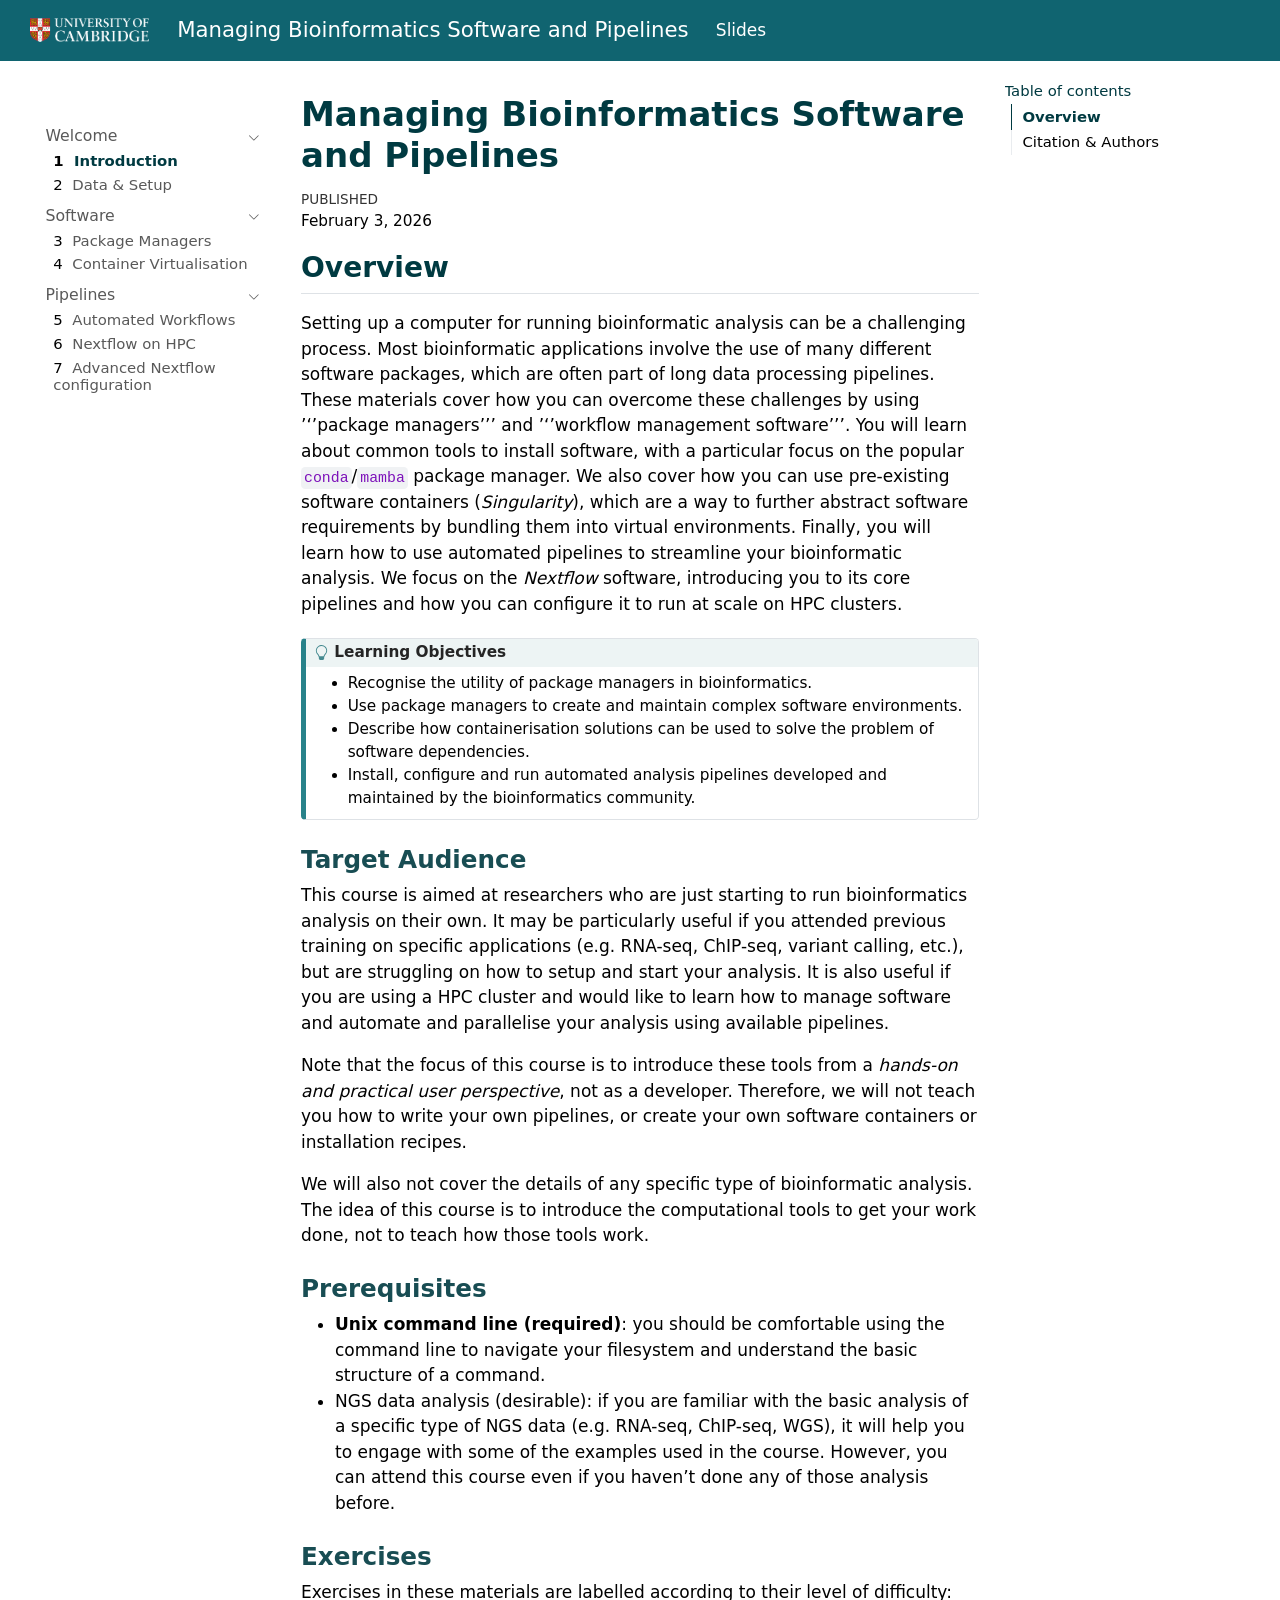
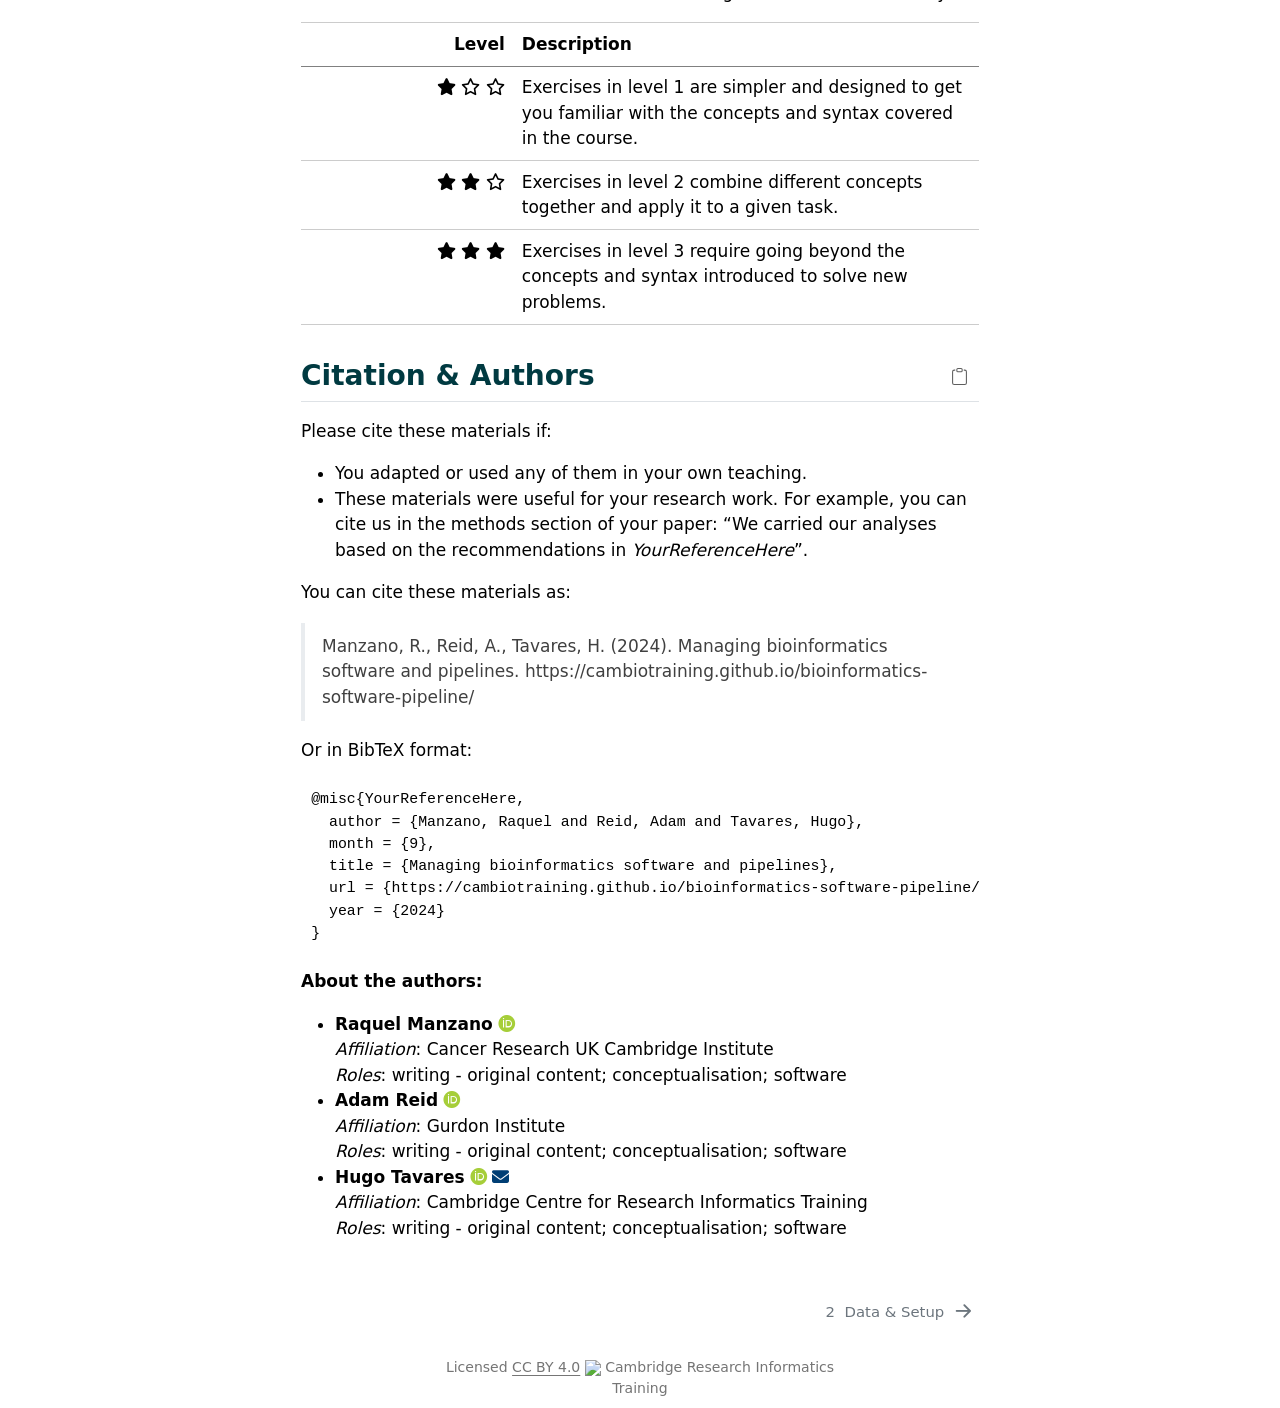
==== commit c601f22a: "Deploying to gh-pages from @ cambiotraining/bioinformatics-software-pipelines@a622410b6f8cd9342ac8ce" ====
--- a/index.html
+++ b/index.html
@@ -2,11 +2,11 @@
 <html xmlns="http://www.w3.org/1999/xhtml" lang="en" xml:lang="en"><head>
 
 <meta charset="utf-8">
-<meta name="generator" content="quarto-1.8.25">
+<meta name="generator" content="quarto-1.8.27">
 
 <meta name="viewport" content="width=device-width, initial-scale=1.0, user-scalable=yes">
 
-<meta name="dcterms.date" content="2025-10-17">
+<meta name="dcterms.date" content="2026-02-03">
 
 <title>Software &amp; Pipelines</title>
 <style>
@@ -39,10 +39,10 @@
 <script src="site_libs/quarto-html/tippy.umd.min.js"></script>
 <script src="site_libs/quarto-html/anchor.min.js"></script>
 <link href="site_libs/quarto-html/tippy.css" rel="stylesheet">
-<link href="site_libs/quarto-html/quarto-syntax-highlighting-7b89279ff1a6dce999919e0e67d4d9ec.css" rel="stylesheet" id="quarto-text-highlighting-styles">
+<link href="site_libs/quarto-html/quarto-syntax-highlighting-ed96de9b727972fe78a7b5d16c58bf87.css" rel="stylesheet" id="quarto-text-highlighting-styles">
 <script src="site_libs/bootstrap/bootstrap.min.js"></script>
 <link href="site_libs/bootstrap/bootstrap-icons.css" rel="stylesheet">
-<link href="site_libs/bootstrap/bootstrap-92345c9efe84742c7f941ef7709b40c1.min.css" rel="stylesheet" append-hash="true" id="quarto-bootstrap" data-mode="light">
+<link href="site_libs/bootstrap/bootstrap-fd4369bcce5669dc6f092a5d180a1716.min.css" rel="stylesheet" append-hash="true" id="quarto-bootstrap" data-mode="light">
 <script src="site_libs/quarto-contrib/iconify-2.1.0/iconify-icon.min.js"></script>
 <link href="site_libs/quarto-contrib/fontawesome6-1.2.0/all.min.css" rel="stylesheet">
 <link href="site_libs/quarto-contrib/fontawesome6-1.2.0/latex-fontsize.css" rel="stylesheet">
@@ -142,10 +142,6 @@
 <div id="quarto-content" class="quarto-container page-columns page-rows-contents page-layout-article page-navbar">
 <!-- sidebar -->
   <nav id="quarto-sidebar" class="sidebar collapse collapse-horizontal quarto-sidebar-collapse-item sidebar-navigation floating overflow-auto">
-    <div class="pt-lg-2 mt-2 text-left sidebar-header">
-      <a href="./index.html" class="sidebar-logo-link">
-      </a>
-      </div>
         <div class="mt-2 flex-shrink-0 align-items-center">
         <div class="sidebar-search">
         <div id="quarto-search" class="" title="Search"></div>
@@ -264,7 +260,7 @@
     <div>
     <div class="quarto-title-meta-heading">Published</div>
     <div class="quarto-title-meta-contents">
-      <p class="date">October 17, 2025</p>
+      <p class="date">February 3, 2026</p>
     </div>
   </div>
   
--- a/site_libs/quarto-html/quarto-syntax-highlighting-ed96de9b727972fe78a7b5d16c58bf87.css
+++ b/site_libs/quarto-html/quarto-syntax-highlighting-ed96de9b727972fe78a7b5d16c58bf87.css
@@ -0,0 +1,236 @@
+/* quarto syntax highlight colors */
+:root {
+  --quarto-hl-ot-color: #003B4F;
+  --quarto-hl-at-color: #657422;
+  --quarto-hl-ss-color: #20794D;
+  --quarto-hl-an-color: #5E5E5E;
+  --quarto-hl-fu-color: #4758AB;
+  --quarto-hl-st-color: #20794D;
+  --quarto-hl-cf-color: #003B4F;
+  --quarto-hl-op-color: #5E5E5E;
+  --quarto-hl-er-color: #AD0000;
+  --quarto-hl-bn-color: #AD0000;
+  --quarto-hl-al-color: #AD0000;
+  --quarto-hl-va-color: #111111;
+  --quarto-hl-bu-color: inherit;
+  --quarto-hl-ex-color: inherit;
+  --quarto-hl-pp-color: #AD0000;
+  --quarto-hl-in-color: #5E5E5E;
+  --quarto-hl-vs-color: #20794D;
+  --quarto-hl-wa-color: #5E5E5E;
+  --quarto-hl-do-color: #5E5E5E;
+  --quarto-hl-im-color: #00769E;
+  --quarto-hl-ch-color: #20794D;
+  --quarto-hl-dt-color: #AD0000;
+  --quarto-hl-fl-color: #AD0000;
+  --quarto-hl-co-color: #5E5E5E;
+  --quarto-hl-cv-color: #5E5E5E;
+  --quarto-hl-cn-color: #8f5902;
+  --quarto-hl-sc-color: #5E5E5E;
+  --quarto-hl-dv-color: #AD0000;
+  --quarto-hl-kw-color: #003B4F;
+}
+
+/* other quarto variables */
+:root {
+  --quarto-font-monospace: SFMono-Regular, Menlo, Monaco, Consolas, "Liberation Mono", "Courier New", monospace;
+}
+
+/* syntax highlight based on Pandoc's rules */
+pre > code.sourceCode > span {
+  color: #003B4F;
+}
+
+code.sourceCode > span {
+  color: #003B4F;
+}
+
+div.sourceCode,
+div.sourceCode pre.sourceCode {
+  color: #003B4F;
+}
+
+/* Normal */
+code span {
+  color: #003B4F;
+}
+
+/* Alert */
+code span.al {
+  color: #AD0000;
+  font-style: inherit;
+}
+
+/* Annotation */
+code span.an {
+  color: #5E5E5E;
+  font-style: inherit;
+}
+
+/* Attribute */
+code span.at {
+  color: #657422;
+  font-style: inherit;
+}
+
+/* BaseN */
+code span.bn {
+  color: #AD0000;
+  font-style: inherit;
+}
+
+/* BuiltIn */
+code span.bu {
+  font-style: inherit;
+}
+
+/* ControlFlow */
+code span.cf {
+  color: #003B4F;
+  font-weight: bold;
+  font-style: inherit;
+}
+
+/* Char */
+code span.ch {
+  color: #20794D;
+  font-style: inherit;
+}
+
+/* Constant */
+code span.cn {
+  color: #8f5902;
+  font-style: inherit;
+}
+
+/* Comment */
+code span.co {
+  color: #5E5E5E;
+  font-style: inherit;
+}
+
+/* CommentVar */
+code span.cv {
+  color: #5E5E5E;
+  font-style: italic;
+}
+
+/* Documentation */
+code span.do {
+  color: #5E5E5E;
+  font-style: italic;
+}
+
+/* DataType */
+code span.dt {
+  color: #AD0000;
+  font-style: inherit;
+}
+
+/* DecVal */
+code span.dv {
+  color: #AD0000;
+  font-style: inherit;
+}
+
+/* Error */
+code span.er {
+  color: #AD0000;
+  font-style: inherit;
+}
+
+/* Extension */
+code span.ex {
+  font-style: inherit;
+}
+
+/* Float */
+code span.fl {
+  color: #AD0000;
+  font-style: inherit;
+}
+
+/* Function */
+code span.fu {
+  color: #4758AB;
+  font-style: inherit;
+}
+
+/* Import */
+code span.im {
+  color: #00769E;
+  font-style: inherit;
+}
+
+/* Information */
+code span.in {
+  color: #5E5E5E;
+  font-style: inherit;
+}
+
+/* Keyword */
+code span.kw {
+  color: #003B4F;
+  font-weight: bold;
+  font-style: inherit;
+}
+
+/* Operator */
+code span.op {
+  color: #5E5E5E;
+  font-style: inherit;
+}
+
+/* Other */
+code span.ot {
+  color: #003B4F;
+  font-style: inherit;
+}
+
+/* Preprocessor */
+code span.pp {
+  color: #AD0000;
+  font-style: inherit;
+}
+
+/* SpecialChar */
+code span.sc {
+  color: #5E5E5E;
+  font-style: inherit;
+}
+
+/* SpecialString */
+code span.ss {
+  color: #20794D;
+  font-style: inherit;
+}
+
+/* String */
+code span.st {
+  color: #20794D;
+  font-style: inherit;
+}
+
+/* Variable */
+code span.va {
+  color: #111111;
+  font-style: inherit;
+}
+
+/* VerbatimString */
+code span.vs {
+  color: #20794D;
+  font-style: inherit;
+}
+
+/* Warning */
+code span.wa {
+  color: #5E5E5E;
+  font-style: italic;
+}
+
+.prevent-inlining {
+  content: "</";
+}
+
+/*# sourceMappingURL=0920dd6d7437995b8cdf7429764427b1.css.map */
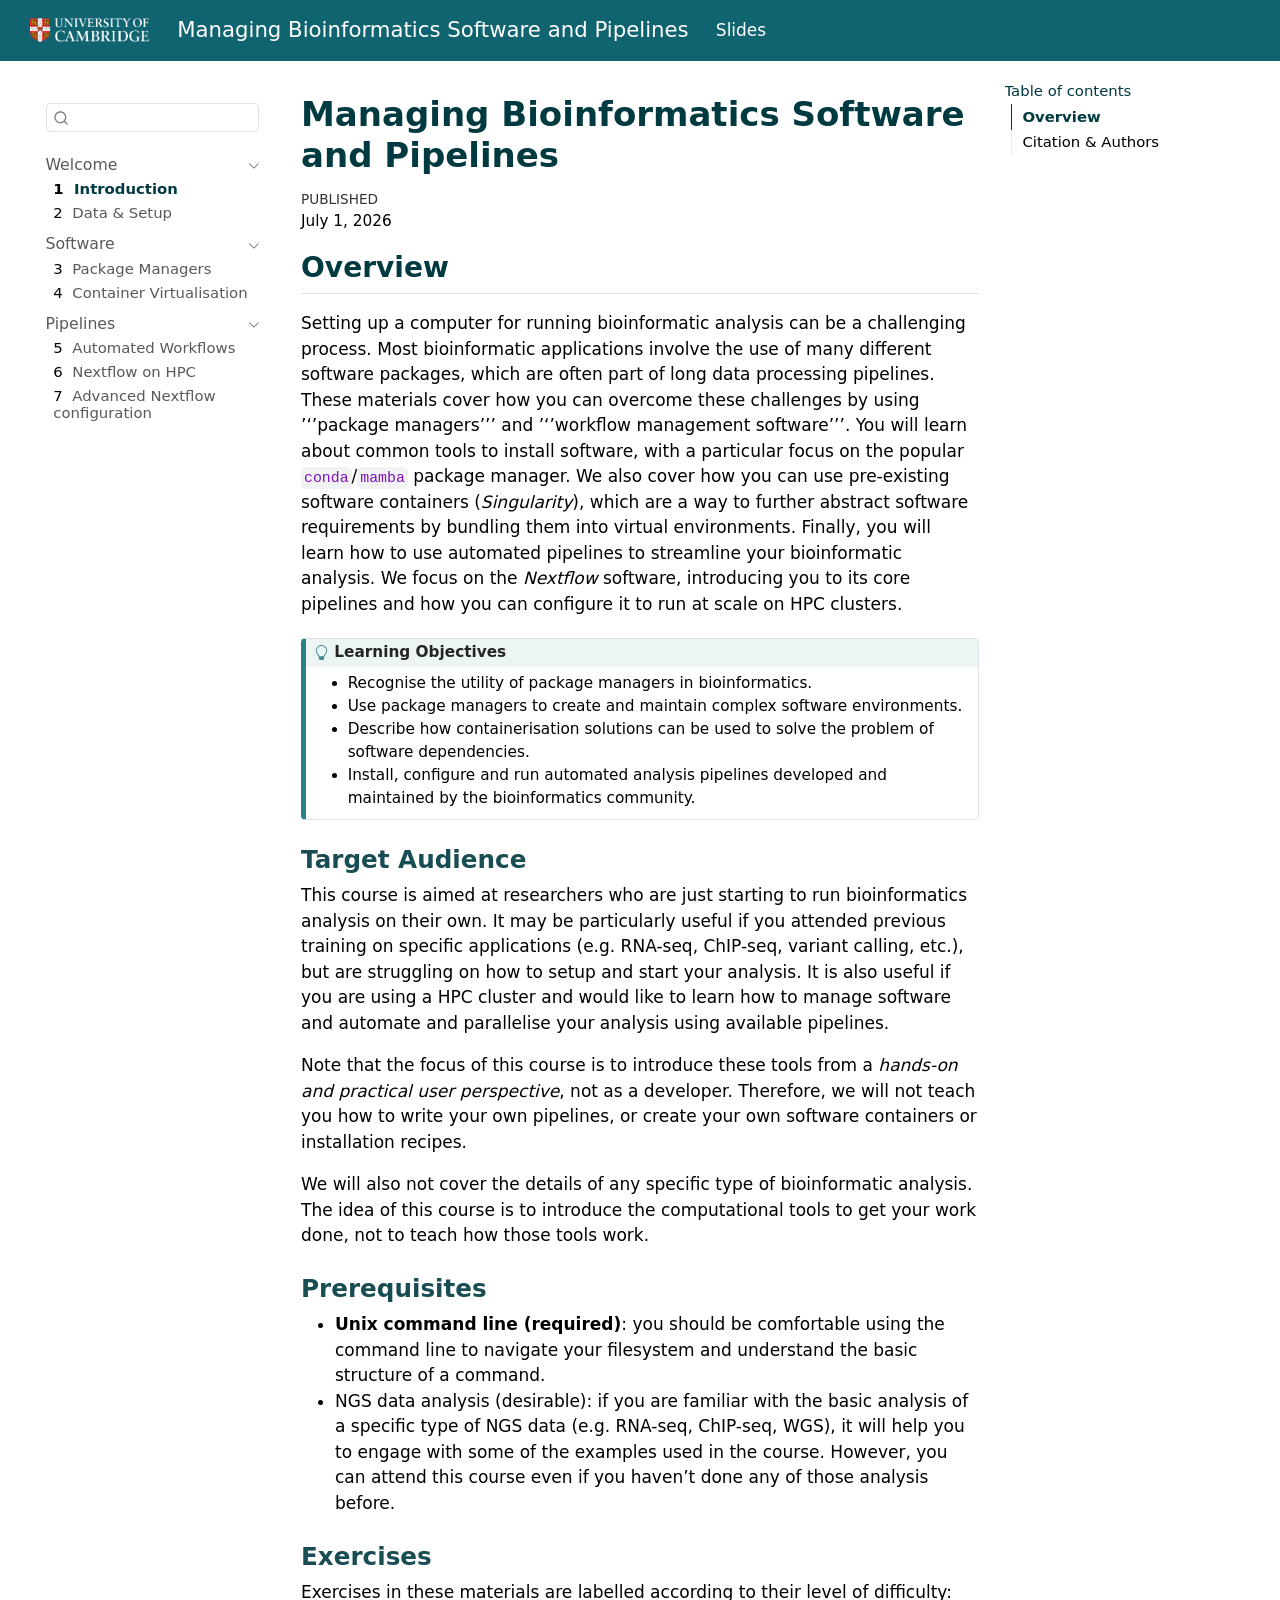
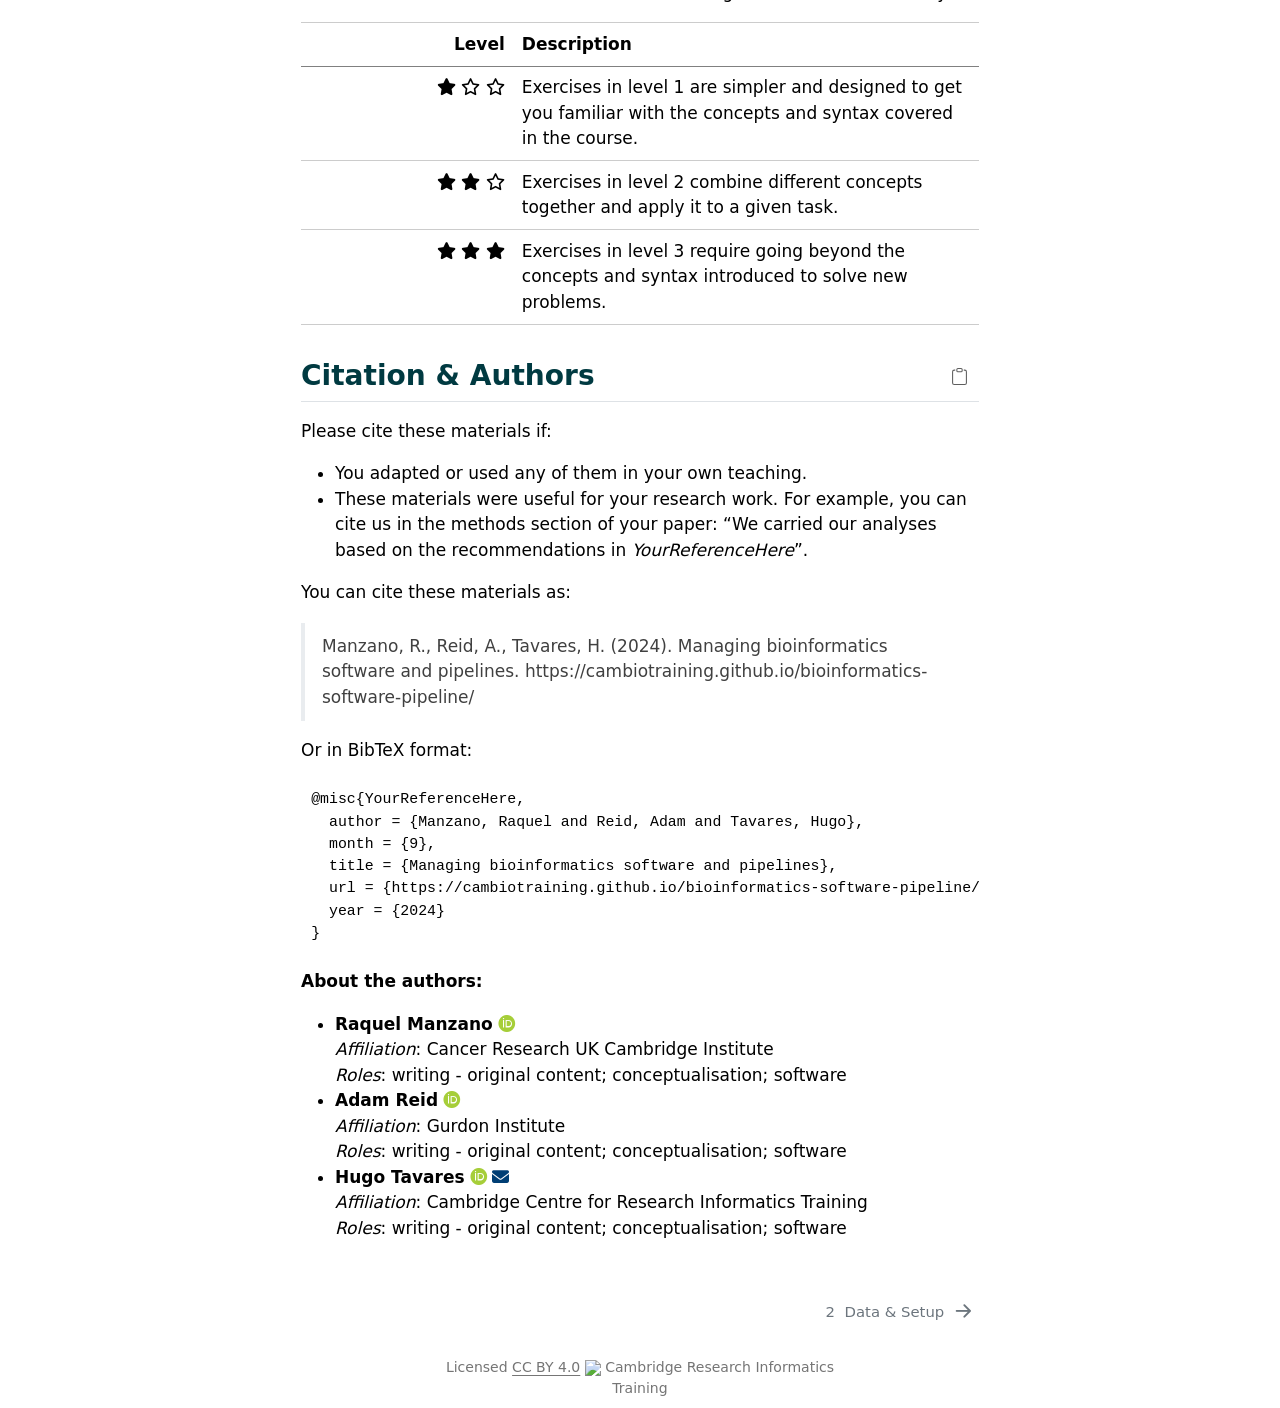
==== commit 8415887d: "Deploying to gh-pages from @ cambiotraining/bioinformatics-software-pipelines@a2a3b1a6853aeae77eb7de" ====
--- a/index.html
+++ b/index.html
@@ -2,14 +2,17 @@
 <html xmlns="http://www.w3.org/1999/xhtml" lang="en" xml:lang="en"><head>
 
 <meta charset="utf-8">
-<meta name="generator" content="quarto-1.8.27">
+<meta name="generator" content="quarto-1.9.38">
 
 <meta name="viewport" content="width=device-width, initial-scale=1.0, user-scalable=yes">
 
-<meta name="dcterms.date" content="2026-02-03">
+<meta name="dcterms.date" content="2026-07-01">
 
 <title>Software &amp; Pipelines</title>
 <style>
+/* Default styles provided by pandoc.
+** See https://pandoc.org/MANUAL.html#variables-for-html for config info.
+*/
 code{white-space: pre-wrap;}
 span.smallcaps{font-variant: small-caps;}
 div.columns{display: flex; gap: min(4vw, 1.5em);}
@@ -34,15 +37,14 @@
 <link href="site_libs/quarto-contrib/quarto-project/cambiotraining/courseformat/img/university-of-cambridge-favicon.ico" rel="icon">
 <script src="site_libs/quarto-html/quarto.js" type="module"></script>
 <script src="site_libs/quarto-html/tabsets/tabsets.js" type="module"></script>
-<script src="site_libs/quarto-html/axe/axe-check.js" type="module"></script>
 <script src="site_libs/quarto-html/popper.min.js"></script>
 <script src="site_libs/quarto-html/tippy.umd.min.js"></script>
 <script src="site_libs/quarto-html/anchor.min.js"></script>
 <link href="site_libs/quarto-html/tippy.css" rel="stylesheet">
-<link href="site_libs/quarto-html/quarto-syntax-highlighting-ed96de9b727972fe78a7b5d16c58bf87.css" rel="stylesheet" id="quarto-text-highlighting-styles">
+<link href="site_libs/quarto-html/quarto-syntax-highlighting-15634bcf2e68342d4ad2dfa704d543f6.css" rel="stylesheet" id="quarto-text-highlighting-styles">
 <script src="site_libs/bootstrap/bootstrap.min.js"></script>
 <link href="site_libs/bootstrap/bootstrap-icons.css" rel="stylesheet">
-<link href="site_libs/bootstrap/bootstrap-fd4369bcce5669dc6f092a5d180a1716.min.css" rel="stylesheet" append-hash="true" id="quarto-bootstrap" data-mode="light">
+<link href="site_libs/bootstrap/bootstrap-1efbd6c4c09138042832e6067afbb88f.min.css" rel="stylesheet" append-hash="true" id="quarto-bootstrap" data-mode="light">
 <script src="site_libs/quarto-contrib/iconify-2.1.0/iconify-icon.min.js"></script>
 <link href="site_libs/quarto-contrib/fontawesome6-1.2.0/all.min.css" rel="stylesheet">
 <link href="site_libs/quarto-contrib/fontawesome6-1.2.0/latex-fontsize.css" rel="stylesheet">
@@ -260,7 +262,7 @@
     <div>
     <div class="quarto-title-meta-heading">Published</div>
     <div class="quarto-title-meta-contents">
-      <p class="date">February 3, 2026</p>
+      <p class="date">July 1, 2026</p>
     </div>
   </div>
   
--- a/site_libs/quarto-html/quarto-syntax-highlighting-15634bcf2e68342d4ad2dfa704d543f6.css
+++ b/site_libs/quarto-html/quarto-syntax-highlighting-15634bcf2e68342d4ad2dfa704d543f6.css
@@ -0,0 +1,236 @@
+/* quarto syntax highlight colors */
+:root {
+  --quarto-hl-ot-color: #003B4F;
+  --quarto-hl-at-color: #657422;
+  --quarto-hl-ss-color: #20794D;
+  --quarto-hl-an-color: #5E5E5E;
+  --quarto-hl-fu-color: #4758AB;
+  --quarto-hl-st-color: #20794D;
+  --quarto-hl-cf-color: #003B4F;
+  --quarto-hl-op-color: #5E5E5E;
+  --quarto-hl-er-color: #AD0000;
+  --quarto-hl-bn-color: #AD0000;
+  --quarto-hl-al-color: #AD0000;
+  --quarto-hl-va-color: #111111;
+  --quarto-hl-bu-color: inherit;
+  --quarto-hl-ex-color: inherit;
+  --quarto-hl-pp-color: #AD0000;
+  --quarto-hl-in-color: #5E5E5E;
+  --quarto-hl-vs-color: #20794D;
+  --quarto-hl-wa-color: #5E5E5E;
+  --quarto-hl-do-color: #5E5E5E;
+  --quarto-hl-im-color: #00769E;
+  --quarto-hl-ch-color: #20794D;
+  --quarto-hl-dt-color: #AD0000;
+  --quarto-hl-fl-color: #AD0000;
+  --quarto-hl-co-color: #5E5E5E;
+  --quarto-hl-cv-color: #5E5E5E;
+  --quarto-hl-cn-color: #8f5902;
+  --quarto-hl-sc-color: #5E5E5E;
+  --quarto-hl-dv-color: #AD0000;
+  --quarto-hl-kw-color: #003B4F;
+}
+
+/* other quarto variables */
+:root {
+  --quarto-font-monospace: SFMono-Regular, Menlo, Monaco, Consolas, "Liberation Mono", "Courier New", monospace;
+}
+
+/* syntax highlight based on Pandoc's rules */
+pre > code.sourceCode > span {
+  color: #003B4F;
+}
+
+code.sourceCode > span {
+  color: #003B4F;
+}
+
+div.sourceCode,
+div.sourceCode pre.sourceCode {
+  color: #003B4F;
+}
+
+/* Normal */
+code span {
+  color: #003B4F;
+}
+
+/* Alert */
+code span.al {
+  color: #AD0000;
+  font-style: inherit;
+}
+
+/* Annotation */
+code span.an {
+  color: #5E5E5E;
+  font-style: inherit;
+}
+
+/* Attribute */
+code span.at {
+  color: #657422;
+  font-style: inherit;
+}
+
+/* BaseN */
+code span.bn {
+  color: #AD0000;
+  font-style: inherit;
+}
+
+/* BuiltIn */
+code span.bu {
+  font-style: inherit;
+}
+
+/* ControlFlow */
+code span.cf {
+  color: #003B4F;
+  font-weight: bold;
+  font-style: inherit;
+}
+
+/* Char */
+code span.ch {
+  color: #20794D;
+  font-style: inherit;
+}
+
+/* Constant */
+code span.cn {
+  color: #8f5902;
+  font-style: inherit;
+}
+
+/* Comment */
+code span.co {
+  color: #5E5E5E;
+  font-style: inherit;
+}
+
+/* CommentVar */
+code span.cv {
+  color: #5E5E5E;
+  font-style: italic;
+}
+
+/* Documentation */
+code span.do {
+  color: #5E5E5E;
+  font-style: italic;
+}
+
+/* DataType */
+code span.dt {
+  color: #AD0000;
+  font-style: inherit;
+}
+
+/* DecVal */
+code span.dv {
+  color: #AD0000;
+  font-style: inherit;
+}
+
+/* Error */
+code span.er {
+  color: #AD0000;
+  font-style: inherit;
+}
+
+/* Extension */
+code span.ex {
+  font-style: inherit;
+}
+
+/* Float */
+code span.fl {
+  color: #AD0000;
+  font-style: inherit;
+}
+
+/* Function */
+code span.fu {
+  color: #4758AB;
+  font-style: inherit;
+}
+
+/* Import */
+code span.im {
+  color: #00769E;
+  font-style: inherit;
+}
+
+/* Information */
+code span.in {
+  color: #5E5E5E;
+  font-style: inherit;
+}
+
+/* Keyword */
+code span.kw {
+  color: #003B4F;
+  font-weight: bold;
+  font-style: inherit;
+}
+
+/* Operator */
+code span.op {
+  color: #5E5E5E;
+  font-style: inherit;
+}
+
+/* Other */
+code span.ot {
+  color: #003B4F;
+  font-style: inherit;
+}
+
+/* Preprocessor */
+code span.pp {
+  color: #AD0000;
+  font-style: inherit;
+}
+
+/* SpecialChar */
+code span.sc {
+  color: #5E5E5E;
+  font-style: inherit;
+}
+
+/* SpecialString */
+code span.ss {
+  color: #20794D;
+  font-style: inherit;
+}
+
+/* String */
+code span.st {
+  color: #20794D;
+  font-style: inherit;
+}
+
+/* Variable */
+code span.va {
+  color: #111111;
+  font-style: inherit;
+}
+
+/* VerbatimString */
+code span.vs {
+  color: #20794D;
+  font-style: inherit;
+}
+
+/* Warning */
+code span.wa {
+  color: #5E5E5E;
+  font-style: italic;
+}
+
+.prevent-inlining {
+  content: "</";
+}
+
+/*# sourceMappingURL=f23921c56f73e400b49028c9186a1aa0.css.map */
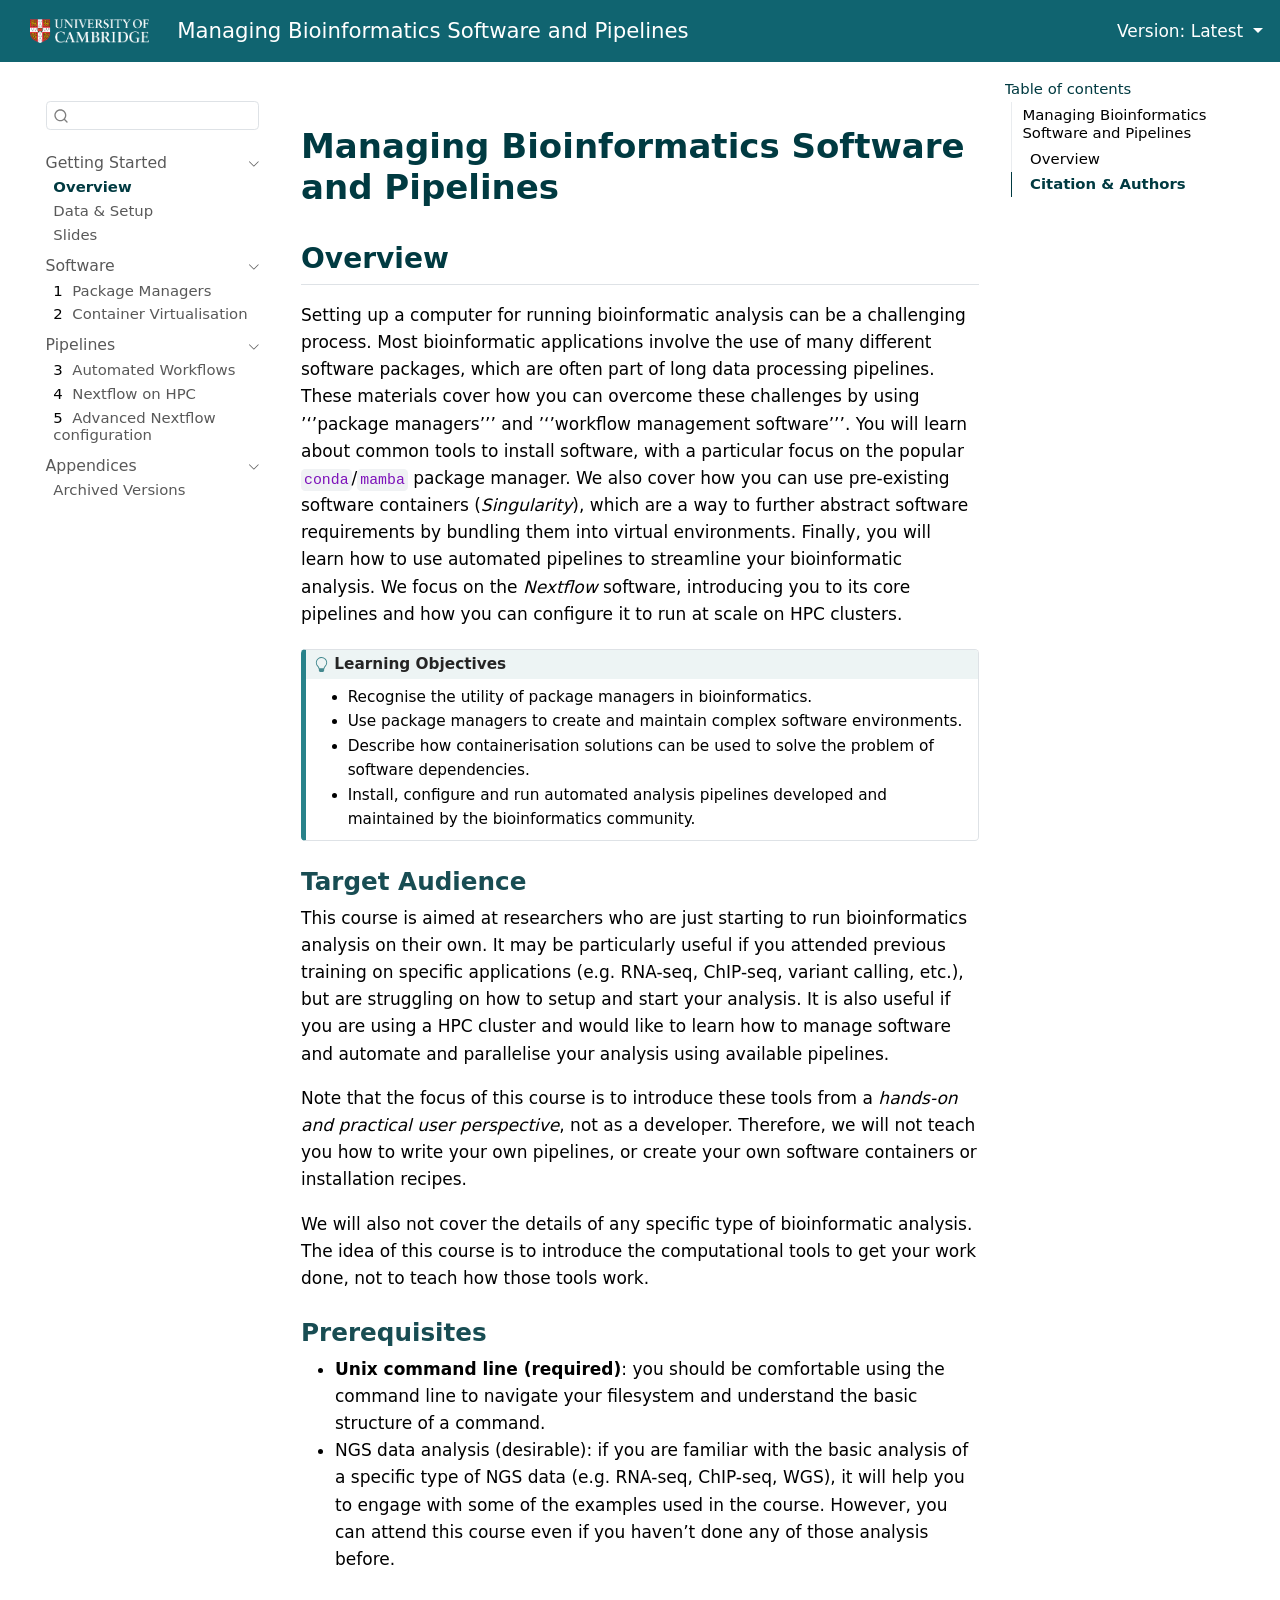
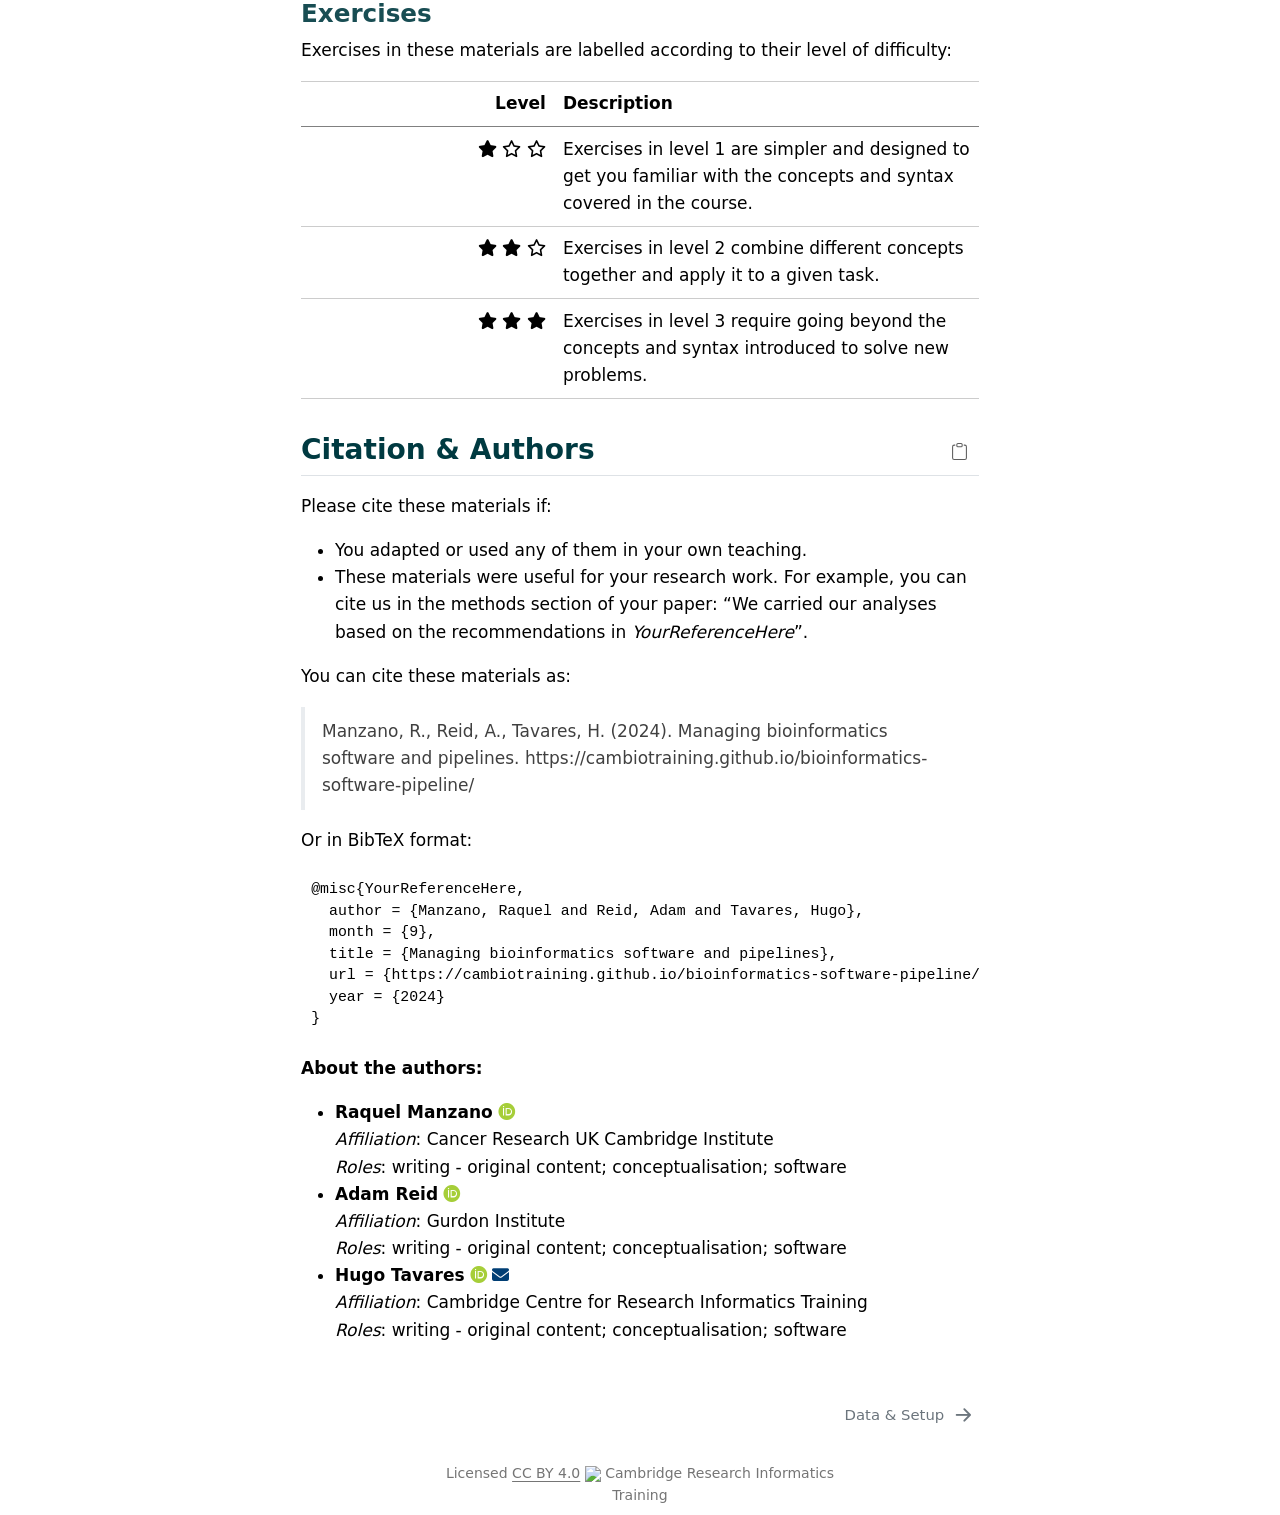
==== commit 89455b10: "Deploying to gh-pages from @ cambiotraining/bioinformatics-software-pipelines@4b385f1f63f3ee3d99c75c" ====
--- a/index.html
+++ b/index.html
@@ -2,21 +2,23 @@
 <html xmlns="http://www.w3.org/1999/xhtml" lang="en" xml:lang="en"><head>
 
 <meta charset="utf-8">
-<meta name="generator" content="quarto-1.9.38">
+<meta name="generator" content="quarto-1.11.9">
 
 <meta name="viewport" content="width=device-width, initial-scale=1.0, user-scalable=yes">
 
-<meta name="dcterms.date" content="2026-07-01">
-
-<title>Software &amp; Pipelines</title>
+
+<title>Bioinformatics software and pipelines</title>
 <style>
 /* Default styles provided by pandoc.
 ** See https://pandoc.org/MANUAL.html#variables-for-html for config info.
 */
-code{white-space: pre-wrap;}
 span.smallcaps{font-variant: small-caps;}
-div.columns{display: flex; gap: min(4vw, 1.5em);}
-div.column{flex: auto; overflow-x: auto;}
+div.columns{display: flex; gap: 1.5em;}
+div.column{flex: auto;}
+@media screen {
+div.columns{gap: min(4vw, 1.5em);}
+div.column{overflow-x: auto;}
+}
 div.hanging-indent{margin-left: 1.5em; text-indent: -1.5em;}
 ul.task-list{list-style: none;}
 ul.task-list li input[type="checkbox"] {
@@ -34,20 +36,21 @@
 <script src="site_libs/quarto-search/quarto-search.js"></script>
 <meta name="quarto:offset" content="./">
 <link href="./setup.html" rel="next">
-<link href="site_libs/quarto-contrib/quarto-project/cambiotraining/courseformat/img/university-of-cambridge-favicon.ico" rel="icon">
+<link href="site_libs/quarto-contrib/quarto-project/cambiotraining/crit-format/img/university-of-cambridge-favicon.ico" rel="icon">
 <script src="site_libs/quarto-html/quarto.js" type="module"></script>
 <script src="site_libs/quarto-html/tabsets/tabsets.js" type="module"></script>
+<script src="site_libs/quarto-html/scrollable-regions/scrollable-regions.js" type="module"></script>
 <script src="site_libs/quarto-html/popper.min.js"></script>
 <script src="site_libs/quarto-html/tippy.umd.min.js"></script>
 <script src="site_libs/quarto-html/anchor.min.js"></script>
 <link href="site_libs/quarto-html/tippy.css" rel="stylesheet">
-<link href="site_libs/quarto-html/quarto-syntax-highlighting-15634bcf2e68342d4ad2dfa704d543f6.css" rel="stylesheet" id="quarto-text-highlighting-styles">
+<link href="site_libs/quarto-html/quarto-syntax-highlighting-63b5708e65d6cd79cd7618c58d0c21e7.css" rel="stylesheet" id="quarto-text-highlighting-styles">
 <script src="site_libs/bootstrap/bootstrap.min.js"></script>
 <link href="site_libs/bootstrap/bootstrap-icons.css" rel="stylesheet">
-<link href="site_libs/bootstrap/bootstrap-1efbd6c4c09138042832e6067afbb88f.min.css" rel="stylesheet" append-hash="true" id="quarto-bootstrap" data-mode="light">
-<script src="site_libs/quarto-contrib/iconify-2.1.0/iconify-icon.min.js"></script>
-<link href="site_libs/quarto-contrib/fontawesome6-1.2.0/all.min.css" rel="stylesheet">
-<link href="site_libs/quarto-contrib/fontawesome6-1.2.0/latex-fontsize.css" rel="stylesheet">
+<link href="site_libs/bootstrap/bootstrap-bf0718bd5167576c0c1b360830040967.min.css" rel="stylesheet" append-hash="true" id="quarto-bootstrap" data-mode="light">
+<script src="site_libs/quarto-contrib/iconify-3.0.0/iconify-icon.min.js"></script>
+<link href="site_libs/quarto-contrib/fontawesome6-6.7.2/all.min.css" rel="stylesheet">
+<link href="site_libs/quarto-contrib/fontawesome6-6.7.2/latex-fontsize.css" rel="stylesheet">
 <script id="quarto-search-options" type="application/json">{
   "location": "sidebar",
   "copy-button": false,
@@ -78,31 +81,25 @@
 
 </head>
 
-<body class="nav-sidebar floating nav-fixed quarto-light">
+<body class="nav-sidebar floating nav-fixed quarto-light"><a id="quarto-skip-link" class="visually-hidden-focusable" href="#quarto-document-content">Skip to main content</a>
 
 <div id="quarto-search-results"></div>
   <header id="quarto-header" class="headroom fixed-top">
-    <nav class="navbar navbar-expand-lg " data-bs-theme="dark">
+    <nav class="navbar navbar-expand-lg " data-bs-theme="dark" aria-label="Site">
       <div class="navbar-container container-fluid">
       <div class="navbar-brand-container mx-auto">
     <a href="./index.html" class="navbar-brand navbar-brand-logo">
-    <img src="site_libs/quarto-contrib/quarto-project/cambiotraining/courseformat/img/university_crest_reversed.png" alt="" class="navbar-logo light-content">
-    <img src="site_libs/quarto-contrib/quarto-project/cambiotraining/courseformat/img/university_crest_reversed.png" alt="" class="navbar-logo dark-content">
+    <img src="site_libs/quarto-contrib/quarto-project/cambiotraining/crit-format/img/university_crest_reversed.png" alt="" class="navbar-logo light-content">
+    <img src="site_libs/quarto-contrib/quarto-project/cambiotraining/crit-format/img/university_crest_reversed.png" alt="" class="navbar-logo dark-content">
     </a>
     <a class="navbar-brand" href="./index.html">
     <span class="navbar-title">Managing Bioinformatics Software and Pipelines</span>
     </a>
   </div>
-          <button class="navbar-toggler" type="button" data-bs-toggle="collapse" data-bs-target="#navbarCollapse" aria-controls="navbarCollapse" role="menu" aria-expanded="false" aria-label="Toggle navigation" onclick="if (window.quartoToggleHeadroom) { window.quartoToggleHeadroom(); }">
+          <button class="navbar-toggler" type="button" data-bs-toggle="collapse" data-bs-target="#navbarCollapse" aria-controls="navbarCollapse" aria-expanded="false" aria-label="Toggle navigation" onclick="if (window.quartoToggleHeadroom) { window.quartoToggleHeadroom(); }">
   <span class="navbar-toggler-icon"></span>
 </button>
           <div class="collapse navbar-collapse" id="navbarCollapse">
-            <ul class="navbar-nav navbar-nav-scroll me-auto">
-  <li class="nav-item">
-    <a class="nav-link" href="https://docs.google.com/presentation/d/169XRx7psE2d4NywWm4aqNKi8DQm84m037Ce9bz-ec8o/edit?usp=sharing"> 
-<span class="menu-text">Slides</span></a>
-  </li>  
-</ul>
             <ul class="navbar-nav navbar-nav-scroll ms-auto">
   <li class="nav-item">
     <a class="nav-link" href="https://github.com/cambiotraining/bioinformatics-software-pipelines"> 
@@ -125,14 +122,34 @@
             <div class="quarto-navbar-tools">
 </div>
       </div> <!-- /container-fluid -->
-    </nav>
-  <nav class="quarto-secondary-nav">
+    
+    <style>
+    #version-dropdown {
+      list-style: none;
+    }
+    </style>
+    
+
+  <li id="version-dropdown" class="nav-item dropdown">
+    <a class="nav-link dropdown-toggle" href="#" id="nav-menu-versions" role="link" data-bs-toggle="dropdown" aria-expanded="false">
+      <span class="menu-text">Version:</span> <span class="version-badge" aria-hidden="true">Latest</span>
+    </a>
+    <ul class="dropdown-menu" aria-labelledby="nav-menu-versions">
+      <li>
+        <a class="dropdown-item" href="/bioinformatics-software-pipelines/index.html">
+          <span class="dropdown-text">Latest</span>
+        </a>
+      </li>
+    </ul>
+  </li>
+</nav>
+  <nav class="quarto-secondary-nav" aria-label="Toolbar">
     <div class="container-fluid d-flex">
       <button type="button" class="quarto-btn-toggle btn" data-bs-toggle="collapse" role="button" data-bs-target=".quarto-sidebar-collapse-item" aria-controls="quarto-sidebar" aria-expanded="false" aria-label="Toggle sidebar navigation" onclick="if (window.quartoToggleHeadroom) { window.quartoToggleHeadroom(); }">
         <i class="bi bi-layout-text-sidebar-reverse"></i>
       </button>
-        <a class="flex-grow-1 no-decor" role="navigation" data-bs-toggle="collapse" data-bs-target=".quarto-sidebar-collapse-item" aria-controls="quarto-sidebar" aria-expanded="false" aria-label="Toggle sidebar navigation" onclick="if (window.quartoToggleHeadroom) { window.quartoToggleHeadroom(); }">      
-          <h1 class="quarto-secondary-nav-title">Managing Bioinformatics Software and Pipelines</h1>
+        <a class="flex-grow-1 no-decor" data-bs-toggle="collapse" data-bs-target=".quarto-sidebar-collapse-item" onclick="if (window.quartoToggleHeadroom) { window.quartoToggleHeadroom(); }">      
+          <h1 class="quarto-secondary-nav-title"></h1>
         </a>     
       <button type="button" class="btn quarto-search-button" aria-label="Search" onclick="window.quartoOpenSearch();">
         <i class="bi bi-search"></i>
@@ -143,7 +160,7 @@
 <!-- content -->
 <div id="quarto-content" class="quarto-container page-columns page-rows-contents page-layout-article page-navbar">
 <!-- sidebar -->
-  <nav id="quarto-sidebar" class="sidebar collapse collapse-horizontal quarto-sidebar-collapse-item sidebar-navigation floating overflow-auto">
+  <nav id="quarto-sidebar" class="sidebar collapse collapse-horizontal quarto-sidebar-collapse-item sidebar-navigation floating overflow-auto" aria-label="Section">
         <div class="mt-2 flex-shrink-0 align-items-center">
         <div class="sidebar-search">
         <div id="quarto-search" class="" title="Search"></div>
@@ -153,75 +170,86 @@
     <ul class="list-unstyled mt-1">
         <li class="sidebar-item sidebar-item-section">
       <div class="sidebar-item-container"> 
-            <a class="sidebar-item-text sidebar-link text-start" data-bs-toggle="collapse" data-bs-target="#quarto-sidebar-section-1" role="navigation" aria-expanded="true">
- <span class="menu-text">Welcome</span></a>
-          <a class="sidebar-item-toggle text-start" data-bs-toggle="collapse" data-bs-target="#quarto-sidebar-section-1" role="navigation" aria-expanded="true" aria-label="Toggle section">
-            <i class="bi bi-chevron-right ms-2"></i>
-          </a> 
+            <button type="button" class="sidebar-item-text sidebar-item-toggle sidebar-link text-start" data-bs-toggle="collapse" data-bs-target="#quarto-sidebar-section-1" aria-controls="quarto-sidebar-section-1" aria-expanded="true">
+ <span class="menu-text" id="quarto-sidebar-section-1-label">Getting Started</span><i class="bi bi-chevron-right" aria-hidden="true"></i></button>
       </div>
-      <ul id="quarto-sidebar-section-1" class="collapse list-unstyled sidebar-section depth1 show">  
+      <ul id="quarto-sidebar-section-1" aria-labelledby="quarto-sidebar-section-1-label" class="collapse list-unstyled sidebar-section depth1 show">  
           <li class="sidebar-item">
   <div class="sidebar-item-container"> 
   <a href="./index.html" class="sidebar-item-text sidebar-link active">
- <span class="menu-text"><span class="chapter-number">1</span>&nbsp; <span class="chapter-title">Introduction</span></span></a>
+ <span class="menu-text">Overview</span></a>
   </div>
 </li>
           <li class="sidebar-item">
   <div class="sidebar-item-container"> 
   <a href="./setup.html" class="sidebar-item-text sidebar-link">
- <span class="menu-text"><span class="chapter-number">2</span>&nbsp; <span class="chapter-title">Data &amp; Setup</span></span></a>
+ <span class="menu-text">Data &amp; Setup</span></a>
+  </div>
+</li>
+          <li class="sidebar-item">
+  <div class="sidebar-item-container"> 
+  <a href="./materials/slides.html" class="sidebar-item-text sidebar-link">
+ <span class="menu-text">Slides</span></a>
   </div>
 </li>
       </ul>
   </li>
         <li class="sidebar-item sidebar-item-section">
       <div class="sidebar-item-container"> 
-            <a class="sidebar-item-text sidebar-link text-start" data-bs-toggle="collapse" data-bs-target="#quarto-sidebar-section-2" role="navigation" aria-expanded="true">
- <span class="menu-text">Software</span></a>
-          <a class="sidebar-item-toggle text-start" data-bs-toggle="collapse" data-bs-target="#quarto-sidebar-section-2" role="navigation" aria-expanded="true" aria-label="Toggle section">
-            <i class="bi bi-chevron-right ms-2"></i>
-          </a> 
+            <button type="button" class="sidebar-item-text sidebar-item-toggle sidebar-link text-start" data-bs-toggle="collapse" data-bs-target="#quarto-sidebar-section-2" aria-controls="quarto-sidebar-section-2" aria-expanded="true">
+ <span class="menu-text" id="quarto-sidebar-section-2-label">Software</span><i class="bi bi-chevron-right" aria-hidden="true"></i></button>
       </div>
-      <ul id="quarto-sidebar-section-2" class="collapse list-unstyled sidebar-section depth1 show">  
+      <ul id="quarto-sidebar-section-2" aria-labelledby="quarto-sidebar-section-2-label" class="collapse list-unstyled sidebar-section depth1 show">  
           <li class="sidebar-item">
   <div class="sidebar-item-container"> 
   <a href="./materials/01-package_managers.html" class="sidebar-item-text sidebar-link">
- <span class="menu-text"><span class="chapter-number">3</span>&nbsp; <span class="chapter-title">Package Managers</span></span></a>
+ <span class="menu-text"><span class="chapter-number">1</span>&nbsp; <span class="chapter-title">Package Managers</span></span></a>
   </div>
 </li>
           <li class="sidebar-item">
   <div class="sidebar-item-container"> 
   <a href="./materials/02-containers.html" class="sidebar-item-text sidebar-link">
- <span class="menu-text"><span class="chapter-number">4</span>&nbsp; <span class="chapter-title">Container Virtualisation</span></span></a>
+ <span class="menu-text"><span class="chapter-number">2</span>&nbsp; <span class="chapter-title">Container Virtualisation</span></span></a>
   </div>
 </li>
       </ul>
   </li>
         <li class="sidebar-item sidebar-item-section">
       <div class="sidebar-item-container"> 
-            <a class="sidebar-item-text sidebar-link text-start" data-bs-toggle="collapse" data-bs-target="#quarto-sidebar-section-3" role="navigation" aria-expanded="true">
- <span class="menu-text">Pipelines</span></a>
-          <a class="sidebar-item-toggle text-start" data-bs-toggle="collapse" data-bs-target="#quarto-sidebar-section-3" role="navigation" aria-expanded="true" aria-label="Toggle section">
-            <i class="bi bi-chevron-right ms-2"></i>
-          </a> 
+            <button type="button" class="sidebar-item-text sidebar-item-toggle sidebar-link text-start" data-bs-toggle="collapse" data-bs-target="#quarto-sidebar-section-3" aria-controls="quarto-sidebar-section-3" aria-expanded="true">
+ <span class="menu-text" id="quarto-sidebar-section-3-label">Pipelines</span><i class="bi bi-chevron-right" aria-hidden="true"></i></button>
       </div>
-      <ul id="quarto-sidebar-section-3" class="collapse list-unstyled sidebar-section depth1 show">  
+      <ul id="quarto-sidebar-section-3" aria-labelledby="quarto-sidebar-section-3-label" class="collapse list-unstyled sidebar-section depth1 show">  
           <li class="sidebar-item">
   <div class="sidebar-item-container"> 
   <a href="./materials/03-nfcore.html" class="sidebar-item-text sidebar-link">
- <span class="menu-text"><span class="chapter-number">5</span>&nbsp; <span class="chapter-title">Automated Workflows</span></span></a>
+ <span class="menu-text"><span class="chapter-number">3</span>&nbsp; <span class="chapter-title">Automated Workflows</span></span></a>
   </div>
 </li>
           <li class="sidebar-item">
   <div class="sidebar-item-container"> 
   <a href="./materials/04-nextflow_hpc.html" class="sidebar-item-text sidebar-link">
- <span class="menu-text"><span class="chapter-number">6</span>&nbsp; <span class="chapter-title">Nextflow on HPC</span></span></a>
+ <span class="menu-text"><span class="chapter-number">4</span>&nbsp; <span class="chapter-title">Nextflow on HPC</span></span></a>
   </div>
 </li>
           <li class="sidebar-item">
   <div class="sidebar-item-container"> 
   <a href="./materials/05-advanced_config.html" class="sidebar-item-text sidebar-link">
- <span class="menu-text"><span class="chapter-number">7</span>&nbsp; <span class="chapter-title">Advanced Nextflow configuration</span></span></a>
+ <span class="menu-text"><span class="chapter-number">5</span>&nbsp; <span class="chapter-title">Advanced Nextflow configuration</span></span></a>
+  </div>
+</li>
+      </ul>
+  </li>
+        <li class="sidebar-item sidebar-item-section">
+      <div class="sidebar-item-container"> 
+            <button type="button" class="sidebar-item-text sidebar-item-toggle sidebar-link text-start" data-bs-toggle="collapse" data-bs-target="#quarto-sidebar-section-4" aria-controls="quarto-sidebar-section-4" aria-expanded="true">
+ <span class="menu-text" id="quarto-sidebar-section-4-label">Appendices</span><i class="bi bi-chevron-right" aria-hidden="true"></i></button>
+      </div>
+      <ul id="quarto-sidebar-section-4" aria-labelledby="quarto-sidebar-section-4-label" class="collapse list-unstyled sidebar-section depth1 show">  
+          <li class="sidebar-item">
+  <div class="sidebar-item-container"> 
+  <a href="./versions.html" class="sidebar-item-text sidebar-link">
+ <span class="menu-text">Archived Versions</span></a>
   </div>
 </li>
       </ul>
@@ -232,48 +260,31 @@
 <div id="quarto-sidebar-glass" class="quarto-sidebar-collapse-item" data-bs-toggle="collapse" data-bs-target=".quarto-sidebar-collapse-item"></div>
 <!-- margin-sidebar -->
     <div id="quarto-margin-sidebar" class="sidebar margin-sidebar">
-        <nav id="TOC" role="doc-toc" class="toc-active">
+        <nav id="TOC" role="doc-toc" aria-labelledby="toc-title" class="toc-active">
     <h2 id="toc-title">Table of contents</h2>
    
   <ul>
-  <li><a href="#overview" id="toc-overview" class="nav-link active" data-scroll-target="#overview">Overview</a>
+  <li><a href="#managing-bioinformatics-software-and-pipelines" id="toc-managing-bioinformatics-software-and-pipelines" class="nav-link active" data-scroll-target="#managing-bioinformatics-software-and-pipelines">Managing Bioinformatics Software and Pipelines</a>
+  <ul class="collapse">
+  <li><a href="#overview" id="toc-overview" class="nav-link" data-scroll-target="#overview">Overview</a>
   <ul class="collapse">
   <li><a href="#target-audience" id="toc-target-audience" class="nav-link" data-scroll-target="#target-audience">Target Audience</a></li>
   <li><a href="#prerequisites" id="toc-prerequisites" class="nav-link" data-scroll-target="#prerequisites">Prerequisites</a></li>
   <li><a href="#exercises" id="toc-exercises" class="nav-link" data-scroll-target="#exercises">Exercises</a></li>
   </ul></li>
   <li><a href="#citation-authors" id="toc-citation-authors" class="nav-link" data-scroll-target="#citation-authors">Citation &amp; Authors</a></li>
+  </ul></li>
   </ul>
 </nav>
     </div>
 <!-- main -->
-<main class="content" id="quarto-document-content">
-
-<header id="title-block-header" class="quarto-title-block default">
-<div class="quarto-title">
-<h1 class="title d-none d-lg-block">Managing Bioinformatics Software and Pipelines</h1>
-</div>
-
-
-
-<div class="quarto-title-meta">
-
-    
-    <div>
-    <div class="quarto-title-meta-heading">Published</div>
-    <div class="quarto-title-meta-contents">
-      <p class="date">July 1, 2026</p>
-    </div>
-  </div>
-  
-    
-  </div>
-  
-
-
-</header>
-
-
+<main class="content" id="quarto-document-content" tabindex="-1"><header id="title-block-header" class="quarto-title-block"></header>
+
+
+
+
+<section id="managing-bioinformatics-software-and-pipelines" class="level1 unnumbered">
+<h1 class="unnumbered">Managing Bioinformatics Software and Pipelines</h1>
 <section id="overview" class="level2">
 <h2 class="anchored" data-anchor-id="overview">Overview</h2>
 <p>Setting up a computer for running bioinformatic analysis can be a challenging process. Most bioinformatic applications involve the use of many different software packages, which are often part of long data processing pipelines. These materials cover how you can overcome these challenges by using ’‘’package managers’’’ and ’‘’workflow management software’’’. You will learn about common tools to install software, with a particular focus on the popular <code>conda</code>/<code>mamba</code> package manager. We also cover how you can use pre-existing software containers (<em>Singularity</em>), which are a way to further abstract software requirements by bundling them into virtual environments. Finally, you will learn how to use automated pipelines to streamline your bioinformatic analysis. We focus on the <em>Nextflow</em> software, introducing you to its core pipelines and how you can configure it to run at scale on HPC clusters.</p>
@@ -314,8 +325,8 @@
 <p>Exercises in these materials are labelled according to their level of difficulty:</p>
 <table class="caption-top table">
 <colgroup>
-<col style="width: 31%">
-<col style="width: 68%">
+<col style="width: 37%">
+<col style="width: 62%">
 </colgroup>
 <thead>
 <tr class="header">
@@ -347,8 +358,8 @@
 <li>You adapted or used any of them in your own teaching.</li>
 <li>These materials were useful for your research work. For example, you can cite us in the methods section of your paper: “We carried our analyses based on the recommendations in <em>YourReferenceHere</em>”.</li>
 </ul>
-<!-- 
-This is generated automatically from the CITATION.cff file. 
+<!--
+This is generated automatically from the CITATION.cff file.
 If you think you should be added as an author, please get in touch with us.
 -->
 <p>You can cite these materials as:</p>
@@ -374,7 +385,7 @@
 <em>Affiliation</em>: Cambridge Centre for Research Informatics Training<br> <em>Roles</em>: writing - original content; conceptualisation; software
 </li>
 </ul>
-<!-- 
+<!--
 ## Acknowledgements
 
 - List any other sources of materials that were used.
@@ -383,6 +394,7 @@
 
 
 </section><button title="Copy to Clipboard" class="code-copy-button"><i class="bi"></i></button></div>
+</section>
 
 </main> <!-- /main -->
 <script id="quarto-html-after-body" type="application/javascript">
@@ -463,7 +475,8 @@
           return filterRegex.test(href) || localhostRegex.test(href) || mailtoRegex.test(href);
       }
       // Inspect non-navigation links and adorn them if external
-     var links = window.document.querySelectorAll('a[href]:not(.nav-link):not(.navbar-brand):not(.toc-action):not(.sidebar-link):not(.sidebar-item-toggle):not(.pagination-link):not(.no-external):not([aria-hidden]):not(.dropdown-item):not(.quarto-navigation-tool):not(.about-link)');
+      window.quartoDecorateExternalLinks = function (root) {
+     var links = (root || window.document).querySelectorAll('a[href]:not(.nav-link):not(.navbar-brand):not(.toc-action):not(.sidebar-link):not(.sidebar-item-toggle):not(.pagination-link):not(.no-external):not([aria-hidden]):not(.dropdown-item):not(.quarto-navigation-tool):not(.about-link)');
       for (var i=0; i<links.length; i++) {
         const link = links[i];
         if (!isInternal(link.href)) {
@@ -472,8 +485,69 @@
           if (link.dataset.originalHref !== undefined) {
             link.href = link.dataset.originalHref;
           }
-        }
-      }
+          if (!link.classList.contains('no-external-icon')) {
+          }
+        }
+      }
+      };
+      window.quartoDecorateExternalLinks(window.document);
+    // Esc closes the popup (WCAG 1.4.13) and focus leaving both trigger and
+    // popup closes it (WCAG 2.4.11); tippy handles neither for interactive popups.
+    const hideOnEscAndFocusOut = {
+      name: 'hideOnEscAndFocusOut',
+      defaultValue: true,
+      fn(instance) {
+        const dismiss = () => {
+          // A show scheduled by the trigger delay would otherwise reopen it
+          instance.clearDelayTimeouts();
+          instance.hide();
+        };
+        const onKeyDown = (event) => {
+          if (event.key !== 'Escape') {
+            return;
+          }
+          // Keep Esc from also reaching page handlers (e.g. reveal.js overview),
+          // except an open reveal.js slide menu, which Esc should close too.
+          // The menu handles keys only when its keyboard option is on.
+          const menuHandlesEsc = window.Reveal?.getPlugin?.('menu')?.isOpen() &&
+            window.Reveal.getConfig().menu?.keyboard !== false;
+          if (!menuHandlesEsc) {
+            event.stopPropagation();
+          }
+          if (instance.popper.contains(window.document.activeElement)) {
+            // Disabled while refocusing so the focus trigger does not reopen it
+            instance.disable();
+            instance.reference.focus();
+            instance.enable();
+          }
+          dismiss();
+        };
+        const onFocusOut = (event) => {
+          const target = event.relatedTarget;
+          if (target && !instance.reference.contains(target) &&
+              !instance.popper.contains(target)) {
+            dismiss();
+          }
+        };
+        // On the trigger too: a click trigger (code-annotations: select) has no
+        // blur handling. Attached for the instance's lifetime so leaving the
+        // trigger also cancels a show still pending on the trigger delay.
+        instance.reference.addEventListener('focusout', onFocusOut);
+        return {
+          onShow() {
+            window.document.addEventListener('keydown', onKeyDown, true);
+            instance.popper.addEventListener('focusout', onFocusOut);
+          },
+          onHide() {
+            window.document.removeEventListener('keydown', onKeyDown, true);
+            instance.popper.removeEventListener('focusout', onFocusOut);
+          },
+          onDestroy() {
+            instance.reference.removeEventListener('focusout', onFocusOut);
+          },
+        };
+      },
+    };
     function tippyHover(el, contentFn, onTriggerFn, onUntriggerFn) {
       const config = {
         allowHTML: true,
@@ -487,6 +561,7 @@
         interactiveBorder: 10,
         theme: 'quarto',
         placement: 'bottom-start',
+        plugins: [hideOnEscAndFocusOut],
       };
       if (contentFn) {
         config.content = contentFn;
@@ -649,44 +724,54 @@
           const lineIds = lines.map((line) => {
             return targetCell + "-" + line;
           })
-          let top = null;
-          let height = null;
-          let parent = null;
+          // Each band is positioned against its own containing block, which is
+          // not the offsetParent of the lines, so place it from client rects.
+          const placeBand = (band, firstEl, lastEl, codeBlock) => {
+            const container = band.offsetParent;
+            if (container === null) {
+              return;
+            }
+            const containerRect = container.getBoundingClientRect();
+            // Reveal.js scales slides with a transform, so convert client
+            // pixels back to the CSS pixels of the container.
+            const scale = containerRect.height / container.offsetHeight || 1;
+            const firstRect = firstEl.getBoundingClientRect();
+            const lastRect = lastEl.getBoundingClientRect();
+            const top = (firstRect.top - containerRect.top) / scale - container.clientTop + container.scrollTop;
+            const height = (lastRect.bottom - firstRect.top) / scale;
+            band.style.top = top - 2 + "px";
+            band.style.height = height + 4 + "px";
+            if (codeBlock) {
+              // Without the copy button wrapper, the containing block is wider
+              // than the code block, so span the code block explicitly.
+              const blockRect = codeBlock.getBoundingClientRect();
+              band.style.left = (blockRect.left - containerRect.left) / scale - container.clientLeft + container.scrollLeft + "px";
+              band.style.width = blockRect.width / scale + "px";
+            }
+          };
           if (lineIds.length > 0) {
-              //compute the position of the single el (top and bottom and make a div)
-              const el = window.document.getElementById(lineIds[0]);
-              top = el.offsetTop;
-              height = el.offsetHeight;
-              parent = el.parentElement.parentElement;
-            if (lineIds.length > 1) {
-              const lastEl = window.document.getElementById(lineIds[lineIds.length - 1]);
-              const bottom = lastEl.offsetTop + lastEl.offsetHeight;
-              height = bottom - top;
+            const el = window.document.getElementById(lineIds[0]);
+            const lastEl = window.document.getElementById(lineIds[lineIds.length - 1]);
+            const parent = el.parentElement.parentElement;
+            // cook up a div (if necessary) and position it
+            let div = window.document.getElementById("code-annotation-line-highlight");
+            if (div === null) {
+              div = window.document.createElement("div");
+              div.setAttribute("id", "code-annotation-line-highlight");
+              div.style.position = 'absolute';
+              parent.appendChild(div);
             }
-            if (top !== null && height !== null && parent !== null) {
-              // cook up a div (if necessary) and position it 
-              let div = window.document.getElementById("code-annotation-line-highlight");
-              if (div === null) {
-                div = window.document.createElement("div");
-                div.setAttribute("id", "code-annotation-line-highlight");
-                div.style.position = 'absolute';
-                parent.appendChild(div);
-              }
-              div.style.top = top - 2 + "px";
-              div.style.height = height + 4 + "px";
-              div.style.left = 0;
-              let gutterDiv = window.document.getElementById("code-annotation-line-highlight-gutter");
-              if (gutterDiv === null) {
-                gutterDiv = window.document.createElement("div");
-                gutterDiv.setAttribute("id", "code-annotation-line-highlight-gutter");
-                gutterDiv.style.position = 'absolute';
-                const codeCell = window.document.getElementById(targetCell);
-                const gutter = codeCell.querySelector('.code-annotation-gutter');
-                gutter.appendChild(gutterDiv);
-              }
-              gutterDiv.style.top = top - 2 + "px";
-              gutterDiv.style.height = height + 4 + "px";
+            placeBand(div, el, lastEl, parent.closest("div.sourceCode") || parent);
+            let gutterDiv = window.document.getElementById("code-annotation-line-highlight-gutter");
+            if (gutterDiv === null) {
+              gutterDiv = window.document.createElement("div");
+              gutterDiv.setAttribute("id", "code-annotation-line-highlight-gutter");
+              gutterDiv.style.position = 'absolute';
+              const codeCell = window.document.getElementById(targetCell);
+              const gutter = codeCell.querySelector('.code-annotation-gutter');
+              gutter.appendChild(gutterDiv);
             }
+            placeBand(gutterDiv, el, lastEl);
             selectedAnnoteEl = annoteEl;
           }
         };
@@ -785,12 +870,15 @@
     }
   });
   </script>
-<nav class="page-navigation">
+  <script type="application/javascript">
+  window.quartoScrollableRegionsLabels = {"code":"Scrollable code","output":"Scrollable output"};
+  </script>
+<nav class="page-navigation" aria-label="Page">
   <div class="nav-page nav-page-previous">
   </div>
   <div class="nav-page nav-page-next">
       <a href="./setup.html" class="pagination-link" aria-label="Data &amp; Setup">
-        <span class="nav-page-text"><span class="chapter-number">2</span>&nbsp; <span class="chapter-title">Data &amp; Setup</span></span> <i class="bi bi-arrow-right-short"></i>
+        <span class="nav-page-text">Data &amp; Setup</span> <i class="bi bi-arrow-right-short"></i>
       </a>
   </div>
 </nav>
--- a/site_libs/quarto-html/quarto-syntax-highlighting-63b5708e65d6cd79cd7618c58d0c21e7.css
+++ b/site_libs/quarto-html/quarto-syntax-highlighting-63b5708e65d6cd79cd7618c58d0c21e7.css
@@ -0,0 +1,236 @@
+/* quarto syntax highlight colors */
+:root {
+  --quarto-hl-ot-color: #003B4F;
+  --quarto-hl-at-color: #657422;
+  --quarto-hl-ss-color: #20794D;
+  --quarto-hl-an-color: #5E5E5E;
+  --quarto-hl-fu-color: #4758AB;
+  --quarto-hl-st-color: #20794D;
+  --quarto-hl-cf-color: #003B4F;
+  --quarto-hl-op-color: #5E5E5E;
+  --quarto-hl-er-color: #AD0000;
+  --quarto-hl-bn-color: #AD0000;
+  --quarto-hl-al-color: #AD0000;
+  --quarto-hl-va-color: #111111;
+  --quarto-hl-bu-color: inherit;
+  --quarto-hl-ex-color: inherit;
+  --quarto-hl-pp-color: #AD0000;
+  --quarto-hl-in-color: #5E5E5E;
+  --quarto-hl-vs-color: #20794D;
+  --quarto-hl-wa-color: #5E5E5E;
+  --quarto-hl-do-color: #5E5E5E;
+  --quarto-hl-im-color: #00769E;
+  --quarto-hl-ch-color: #20794D;
+  --quarto-hl-dt-color: #AD0000;
+  --quarto-hl-fl-color: #AD0000;
+  --quarto-hl-co-color: #5E5E5E;
+  --quarto-hl-cv-color: #5E5E5E;
+  --quarto-hl-cn-color: #8f5902;
+  --quarto-hl-sc-color: #5E5E5E;
+  --quarto-hl-dv-color: #AD0000;
+  --quarto-hl-kw-color: #003B4F;
+}
+
+/* other quarto variables */
+:root {
+  --quarto-font-monospace: SFMono-Regular, Menlo, Monaco, Consolas, "Liberation Mono", "Courier New", monospace;
+}
+
+/* syntax highlight based on Pandoc's rules */
+pre > code.sourceCode > span {
+  color: #003B4F;
+}
+
+code.sourceCode > span {
+  color: #003B4F;
+}
+
+div.sourceCode,
+div.sourceCode pre.sourceCode {
+  color: #003B4F;
+}
+
+/* Normal */
+code span {
+  color: #003B4F;
+}
+
+/* Alert */
+code span.al {
+  color: #AD0000;
+  font-style: inherit;
+}
+
+/* Annotation */
+code span.an {
+  color: #5E5E5E;
+  font-style: inherit;
+}
+
+/* Attribute */
+code span.at {
+  color: #657422;
+  font-style: inherit;
+}
+
+/* BaseN */
+code span.bn {
+  color: #AD0000;
+  font-style: inherit;
+}
+
+/* BuiltIn */
+code span.bu {
+  font-style: inherit;
+}
+
+/* ControlFlow */
+code span.cf {
+  color: #003B4F;
+  font-weight: bold;
+  font-style: inherit;
+}
+
+/* Char */
+code span.ch {
+  color: #20794D;
+  font-style: inherit;
+}
+
+/* Constant */
+code span.cn {
+  color: #8f5902;
+  font-style: inherit;
+}
+
+/* Comment */
+code span.co {
+  color: #5E5E5E;
+  font-style: inherit;
+}
+
+/* CommentVar */
+code span.cv {
+  color: #5E5E5E;
+  font-style: italic;
+}
+
+/* Documentation */
+code span.do {
+  color: #5E5E5E;
+  font-style: italic;
+}
+
+/* DataType */
+code span.dt {
+  color: #AD0000;
+  font-style: inherit;
+}
+
+/* DecVal */
+code span.dv {
+  color: #AD0000;
+  font-style: inherit;
+}
+
+/* Error */
+code span.er {
+  color: #AD0000;
+  font-style: inherit;
+}
+
+/* Extension */
+code span.ex {
+  font-style: inherit;
+}
+
+/* Float */
+code span.fl {
+  color: #AD0000;
+  font-style: inherit;
+}
+
+/* Function */
+code span.fu {
+  color: #4758AB;
+  font-style: inherit;
+}
+
+/* Import */
+code span.im {
+  color: #00769E;
+  font-style: inherit;
+}
+
+/* Information */
+code span.in {
+  color: #5E5E5E;
+  font-style: inherit;
+}
+
+/* Keyword */
+code span.kw {
+  color: #003B4F;
+  font-weight: bold;
+  font-style: inherit;
+}
+
+/* Operator */
+code span.op {
+  color: #5E5E5E;
+  font-style: inherit;
+}
+
+/* Other */
+code span.ot {
+  color: #003B4F;
+  font-style: inherit;
+}
+
+/* Preprocessor */
+code span.pp {
+  color: #AD0000;
+  font-style: inherit;
+}
+
+/* SpecialChar */
+code span.sc {
+  color: #5E5E5E;
+  font-style: inherit;
+}
+
+/* SpecialString */
+code span.ss {
+  color: #20794D;
+  font-style: inherit;
+}
+
+/* String */
+code span.st {
+  color: #20794D;
+  font-style: inherit;
+}
+
+/* Variable */
+code span.va {
+  color: #111111;
+  font-style: inherit;
+}
+
+/* VerbatimString */
+code span.vs {
+  color: #20794D;
+  font-style: inherit;
+}
+
+/* Warning */
+code span.wa {
+  color: #5E5E5E;
+  font-style: italic;
+}
+
+.prevent-inlining {
+  content: "</";
+}
+
+/*# sourceMappingURL=054cc16b9e9817627be6994582d2ffb5.css.map */
--- a/site_libs/quarto-contrib/fontawesome6-6.7.2/latex-fontsize.css
+++ b/site_libs/quarto-contrib/fontawesome6-6.7.2/latex-fontsize.css
@@ -0,0 +1,30 @@
+.fa-tiny {
+  font-size: 0.5em;
+}
+.fa-scriptsize {
+  font-size: 0.7em;
+}
+.fa-footnotesize {
+  font-size: 0.8em;
+}
+.fa-small {
+  font-size: 0.9em;
+}
+.fa-normalsize {
+  font-size: 1em;
+}
+.fa-large {
+  font-size: 1.2em;
+}
+.fa-Large {
+  font-size: 1.5em;
+}
+.fa-LARGE {
+  font-size: 1.75em;
+}
+.fa-huge {
+  font-size: 2em;
+}
+.fa-Huge {
+  font-size: 2.5em;
+}
